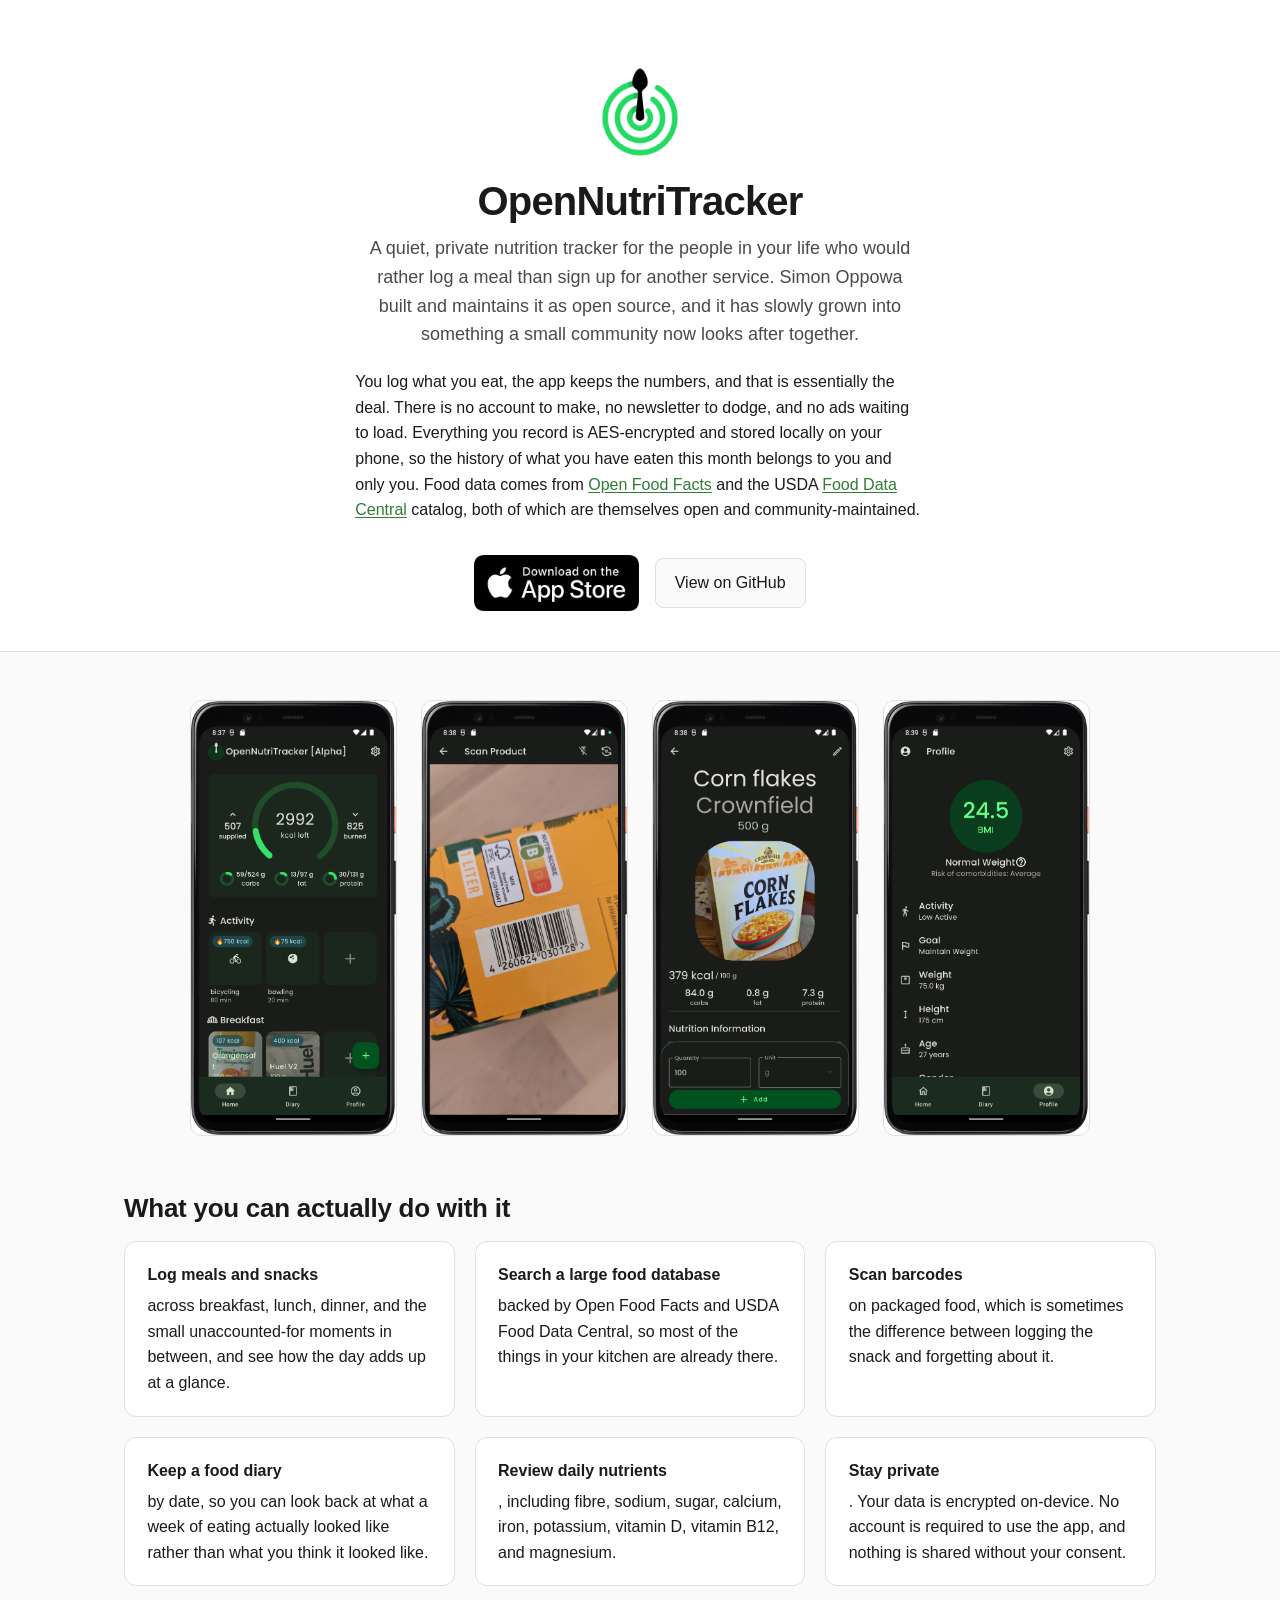
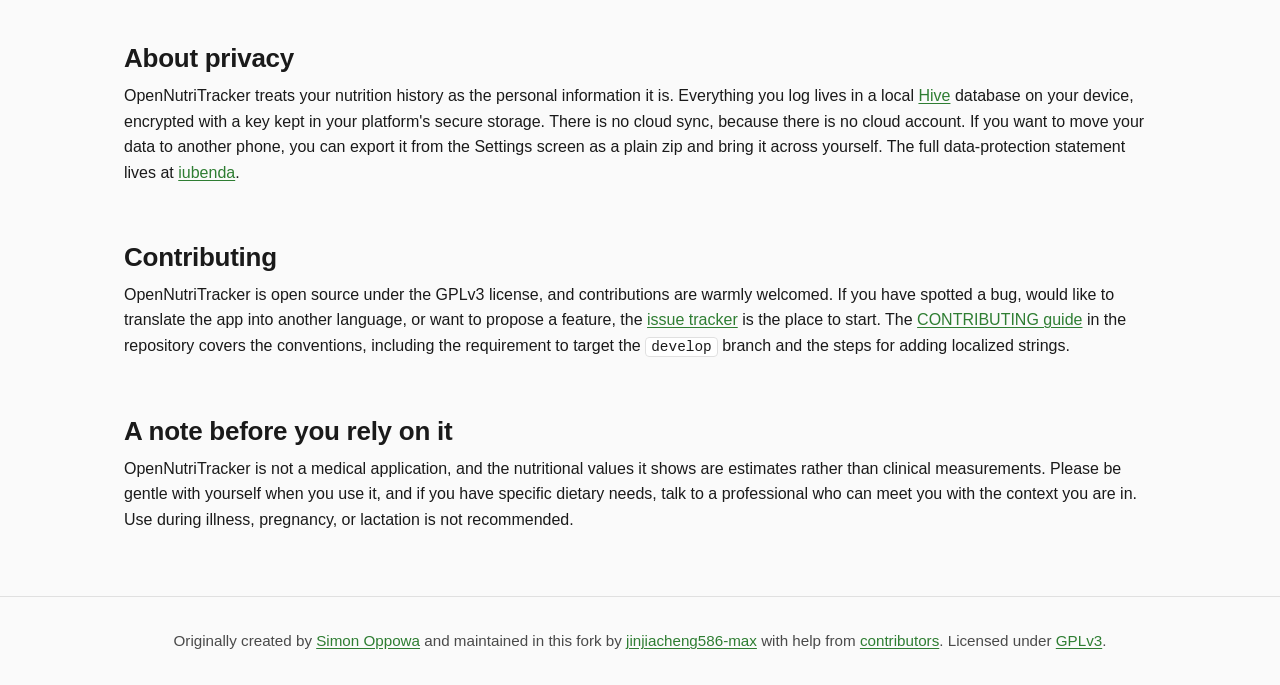
==== index.html @ 43ba736b "Simplify OpenNutriTracker for iOS" ====
<!DOCTYPE html>
<html lang="en">
<head>
  <!--
    This file is the project landing page for OpenNutriTracker, served via
    GitHub Pages and deployed from this directory by the
    `.github/workflows/deploy-site.yml` workflow on each push to main.

    To enable Pages for the first time:
      Settings -> Pages -> Source: "GitHub Actions"
    Once configured the page is reachable at
    https://jinjiacheng586-max.github.io/OpenNutriTracker/
  -->
  <meta charset="utf-8" />
  <meta name="viewport" content="width=device-width, initial-scale=1" />
  <title>OpenNutriTracker — a quiet, private nutrition tracker</title>
  <meta name="description" content="OpenNutriTracker is an open-source nutrition tracking app for iOS. No account, no ads, no subscription. All your data stays encrypted on your device." />
  <meta property="og:title" content="OpenNutriTracker" />
  <meta property="og:description" content="A quiet, private nutrition tracker for iOS. Open source. No account required. Your data stays on your device." />
  <meta property="og:image" content="screenshots/logo.png" />
  <meta property="og:type" content="website" />
  <link rel="icon" type="image/png" href="screenshots/logo.png" />
  <link rel="stylesheet" href="style.css" />
</head>
<body>
  <header class="hero">
    <div class="hero-inner">
      <img class="logo" src="screenshots/logo.png" alt="OpenNutriTracker logo" width="96" height="96" />
      <h1>OpenNutriTracker</h1>
      <p class="tagline">
        A quiet, private nutrition tracker for the people in your life who would rather log a meal
        than sign up for another service. Simon Oppowa built and maintains it as open source,
        and it has slowly grown into something a small community now looks after together.
      </p>
      <p class="elevator">
        You log what you eat, the app keeps the numbers, and that is essentially the deal.
        There is no account to make, no newsletter to dodge, and no ads waiting to load.
        Everything you record is AES-encrypted and stored locally on your phone, so the
        history of what you have eaten this month belongs to you and only you. Food data
        comes from <a href="https://world.openfoodfacts.org/">Open Food Facts</a> and the
        USDA <a href="https://fdc.nal.usda.gov/">Food Data Central</a> catalog, both of
        which are themselves open and community-maintained.
      </p>

      <div class="cta-row">
        <a class="store-badge" href="https://apps.apple.com/us/app/opennutritracker/id6451490901" aria-label="Download on the App Store">
          <img src="screenshots/appstore_banner.png" alt="Download on the App Store" />
        </a>
        <a class="github-link" href="https://github.com/jinjiacheng586-max/OpenNutriTracker">View on GitHub</a>
      </div>
    </div>
  </header>

  <main>
    <section class="screenshots" aria-label="Screenshots of the app">
      <div class="screenshot-grid">
        <figure>
          <img src="screenshots/1_en-US.png" alt="Daily summary screen showing calories and macronutrients" loading="lazy" />
        </figure>
        <figure>
          <img src="screenshots/2_en-US.png" alt="Adding a meal from the food search" loading="lazy" />
        </figure>
        <figure>
          <img src="screenshots/3_en-US.png" alt="Food diary view across recent days" loading="lazy" />
        </figure>
        <figure>
          <img src="screenshots/4_en-US.png" alt="Profile screen with goals and statistics" loading="lazy" />
        </figure>
      </div>
    </section>

    <section class="features">
      <h2>What you can actually do with it</h2>
      <ul>
        <li>
          <strong>Log meals and snacks</strong> across breakfast, lunch, dinner, and the small
          unaccounted-for moments in between, and see how the day adds up at a glance.
        </li>
        <li>
          <strong>Search a large food database</strong> backed by Open Food Facts and USDA Food
          Data Central, so most of the things in your kitchen are already there.
        </li>
        <li>
          <strong>Scan barcodes</strong> on packaged food, which is sometimes the difference
          between logging the snack and forgetting about it.
        </li>
        <li>
          <strong>Keep a food diary</strong> by date, so you can look back at what a week of
          eating actually looked like rather than what you think it looked like.
        </li>
        <li>
          <strong>Review daily nutrients</strong>, including fibre, sodium, sugar, calcium,
          iron, potassium, vitamin D, vitamin B12, and magnesium.
        </li>
        <li>
          <strong>Stay private</strong>. Your data is encrypted on-device. No account is
          required to use the app, and nothing is shared without your consent.
        </li>
      </ul>
    </section>

    <section class="privacy">
      <h2>About privacy</h2>
      <p>
        OpenNutriTracker treats your nutrition history as the personal information it is.
        Everything you log lives in a local <a href="https://github.com/IO-Design-Team/hive_ce">Hive</a>
        database on your device, encrypted with a key kept in your platform's secure storage.
        There is no cloud sync, because there is no cloud account. If you want to move your data
        to another phone, you can export it from the Settings screen as a plain zip and bring
        it across yourself. The full data-protection statement lives at
        <a href="https://www.iubenda.com/privacy-policy/53501884">iubenda</a>.
      </p>
    </section>

    <section class="contribute">
      <h2>Contributing</h2>
      <p>
        OpenNutriTracker is open source under the GPLv3 license, and contributions are warmly
        welcomed. If you have spotted a bug, would like to translate the app into another
        language, or want to propose a feature, the
        <a href="https://github.com/jinjiacheng586-max/OpenNutriTracker/issues">issue tracker</a>
        is the place to start. The
        <a href="https://github.com/jinjiacheng586-max/OpenNutriTracker/blob/main/CONTRIBUTING.md">CONTRIBUTING guide</a>
        in the repository covers the conventions, including the requirement to target the
        <code>develop</code> branch and the steps for adding localized strings.
      </p>
    </section>

    <section class="disclaimer">
      <h2>A note before you rely on it</h2>
      <p>
        OpenNutriTracker is not a medical application, and the nutritional values it shows
        are estimates rather than clinical measurements. Please be gentle with yourself when
        you use it, and if you have specific dietary needs, talk to a professional who can
        meet you with the context you are in. Use during illness, pregnancy, or lactation
        is not recommended.
      </p>
    </section>
  </main>

  <footer>
    <p>
      Originally created by <a href="https://github.com/simonoppowa">Simon Oppowa</a> and
      maintained in this fork by
      <a href="https://github.com/jinjiacheng586-max">jinjiacheng586-max</a> with help from
      <a href="https://github.com/jinjiacheng586-max/OpenNutriTracker/graphs/contributors">contributors</a>.
      Licensed under
      <a href="https://github.com/jinjiacheng586-max/OpenNutriTracker/blob/main/LICENSE">GPLv3</a>.
    </p>
  </footer>

</body>
</html>
---- style.css ----
/*
 * OpenNutriTracker landing page styles.
 * Vanilla CSS, no framework. Dark-mode aware via prefers-color-scheme.
 */

:root {
  --bg: #fafafa;
  --bg-elevated: #ffffff;
  --fg: #1a1a1a;
  --fg-muted: #4a4a4a;
  --accent: #2e7d32;
  --accent-hover: #1b5e20;
  --border: #e0e0e0;
  --focus: #2e7d32;
  --max-width: 1080px;
}

@media (prefers-color-scheme: dark) {
  :root {
    --bg: #121212;
    --bg-elevated: #1e1e1e;
    --fg: #f0f0f0;
    --fg-muted: #b0b0b0;
    --accent: #81c784;
    --accent-hover: #a5d6a7;
    --border: #2a2a2a;
    --focus: #81c784;
  }
}

* {
  box-sizing: border-box;
}

html {
  scroll-behavior: smooth;
}

body {
  margin: 0;
  font-family: -apple-system, BlinkMacSystemFont, "Segoe UI", Roboto, "Helvetica Neue",
    Arial, "Noto Sans", sans-serif;
  font-size: 16px;
  line-height: 1.6;
  color: var(--fg);
  background: var(--bg);
  -webkit-font-smoothing: antialiased;
  -moz-osx-font-smoothing: grayscale;
}

a {
  color: var(--accent);
  text-decoration: underline;
  text-underline-offset: 2px;
}

a:hover {
  color: var(--accent-hover);
}

a:focus-visible {
  outline: 2px solid var(--focus);
  outline-offset: 3px;
  border-radius: 2px;
}

img {
  max-width: 100%;
  height: auto;
  display: block;
}

h1, h2 {
  line-height: 1.25;
  margin: 0 0 0.5rem;
}

h1 {
  font-size: 2.5rem;
  letter-spacing: -0.02em;
}

h2 {
  font-size: 1.625rem;
  letter-spacing: -0.01em;
  margin-top: 0;
}

p {
  margin: 0 0 1rem;
  color: var(--fg);
}

code {
  font-family: "SF Mono", Menlo, Consolas, monospace;
  font-size: 0.9em;
  background: var(--bg-elevated);
  padding: 0.1em 0.35em;
  border-radius: 4px;
  border: 1px solid var(--border);
}

/* Hero */
.hero {
  padding: 4rem 1.5rem 2.5rem;
  border-bottom: 1px solid var(--border);
  background: var(--bg-elevated);
}

.hero-inner {
  max-width: var(--max-width);
  margin: 0 auto;
  text-align: center;
}

.logo {
  width: 96px;
  height: 96px;
  margin: 0 auto 1rem;
  border-radius: 22%;
}

.tagline {
  font-size: 1.125rem;
  max-width: 56ch;
  margin: 0.5rem auto 1.25rem;
  color: var(--fg-muted);
}

.elevator {
  max-width: 64ch;
  margin: 0 auto 2rem;
  text-align: left;
}

.cta-row {
  display: flex;
  flex-wrap: wrap;
  gap: 1rem;
  justify-content: center;
  align-items: center;
}

.store-badge {
  display: inline-block;
  text-decoration: none;
  border-radius: 8px;
}

.store-badge img {
  max-height: 56px;
  width: auto;
}

.github-link {
  display: inline-flex;
  align-items: center;
  padding: 0.7rem 1.2rem;
  border: 1px solid var(--border);
  border-radius: 8px;
  background: var(--bg);
  color: var(--fg);
  text-decoration: none;
  font-weight: 500;
  transition: background 0.15s ease, border-color 0.15s ease;
}

.github-link:hover {
  background: var(--bg-elevated);
  border-color: var(--accent);
  color: var(--accent);
}

/* Main sections */
main {
  max-width: var(--max-width);
  margin: 0 auto;
  padding: 3rem 1.5rem;
}

main section {
  margin-bottom: 3.5rem;
}

main section:last-child {
  margin-bottom: 0;
}

/* Screenshots */
.screenshots {
  text-align: center;
}

.screenshot-grid {
  display: grid;
  grid-template-columns: repeat(auto-fit, minmax(180px, 1fr));
  gap: 1.5rem;
  max-width: 900px;
  margin: 0 auto;
}

.screenshot-grid figure {
  margin: 0;
}

.screenshot-grid img {
  width: 100%;
  border-radius: 12px;
  border: 1px solid var(--border);
  background: var(--bg-elevated);
}

/* Features */
.features ul {
  list-style: none;
  padding: 0;
  display: grid;
  grid-template-columns: repeat(auto-fit, minmax(280px, 1fr));
  gap: 1.25rem;
}

.features li {
  background: var(--bg-elevated);
  border: 1px solid var(--border);
  border-radius: 12px;
  padding: 1.25rem 1.4rem;
}

.features li strong {
  display: block;
  margin-bottom: 0.35rem;
  color: var(--fg);
}

/* Verify your download */
.verify-grid {
  display: grid;
  grid-template-columns: repeat(auto-fit, minmax(280px, 1fr));
  gap: 1.25rem;
  margin: 1.5rem 0 2rem;
}

.verify-card {
  background: var(--bg-elevated);
  border: 1px solid var(--border);
  border-radius: 12px;
  padding: 1.25rem 1.4rem;
}

.verify-card h3 {
  margin: 0 0 0.6rem;
  font-size: 1.05rem;
  letter-spacing: -0.005em;
}

.verify-card-note {
  color: var(--fg-muted);
  font-size: 0.95rem;
  margin: 0 0 0.9rem;
}

.verify-card-note-small {
  font-size: 0.85rem;
  margin-top: 0.6rem;
  margin-bottom: 0;
}

.verify-hash {
  display: block;
  font-family: "SF Mono", Menlo, Consolas, monospace;
  font-size: 0.8rem;
  word-break: break-all;
  background: var(--bg);
  border: 1px solid var(--border);
  border-radius: 6px;
  padding: 0.6rem 0.75rem;
  color: var(--fg);
  user-select: all;
}

/* Footer */
footer {
  border-top: 1px solid var(--border);
  padding: 2rem 1.5rem;
  text-align: center;
  color: var(--fg-muted);
  font-size: 0.95rem;
}

footer p {
  max-width: var(--max-width);
  margin: 0 auto;
  color: var(--fg-muted);
}

/* Small-screen tuning */
@media (max-width: 640px) {
  h1 {
    font-size: 2rem;
  }

  h2 {
    font-size: 1.4rem;
  }

  .hero {
    padding: 2.5rem 1rem 2rem;
  }

  .store-badge img {
    max-height: 48px;
  }
}
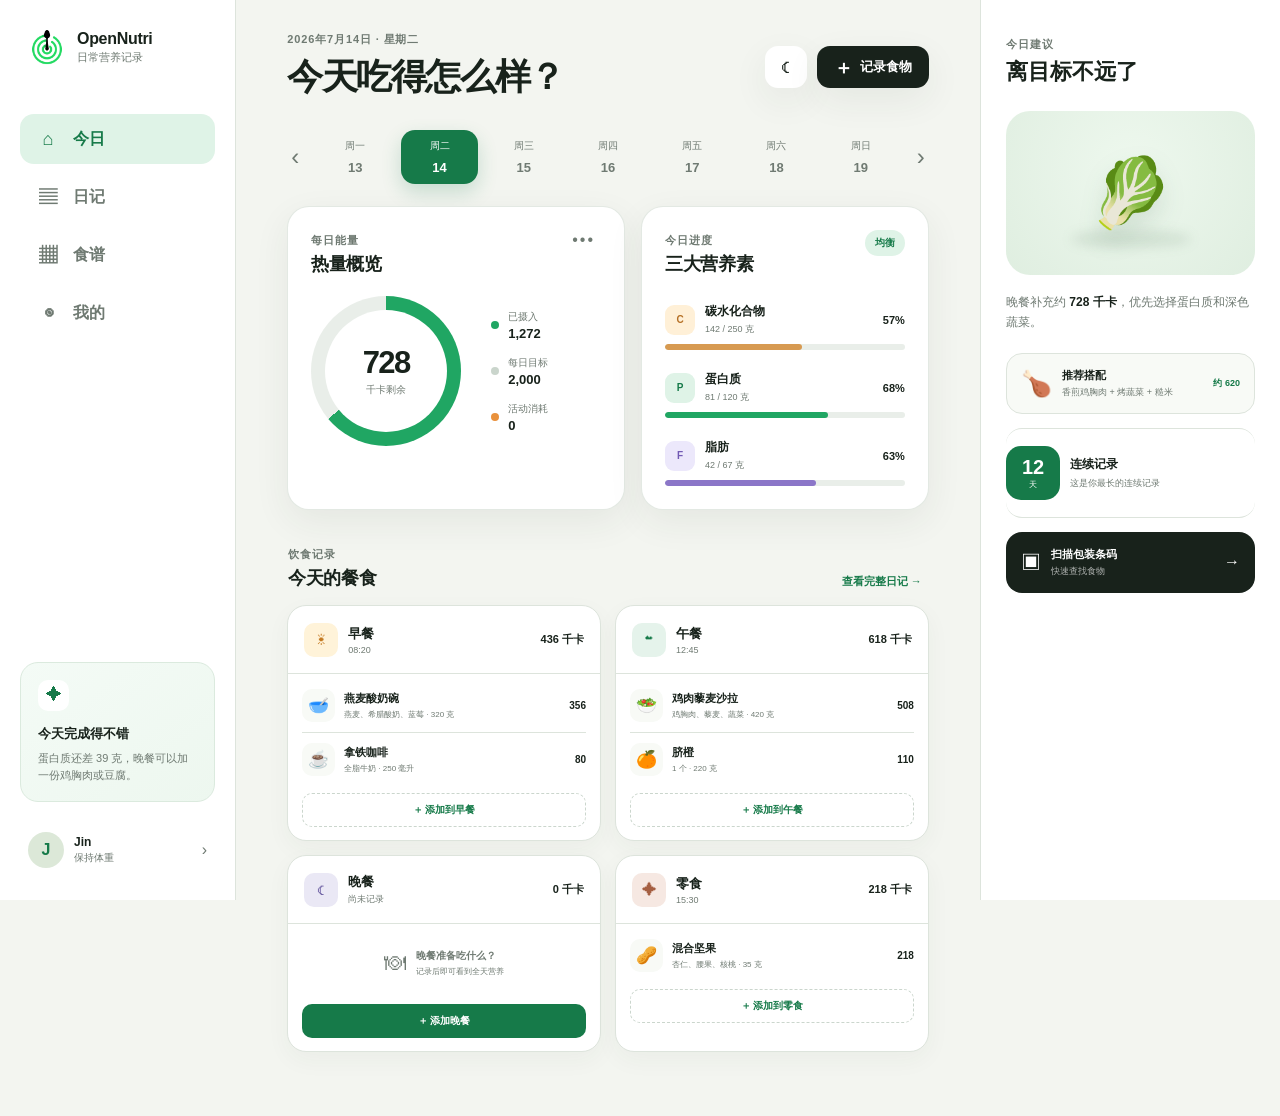
==== commit 84209c36: "Replace landing page with interactive app preview" ====
--- a/index.html
+++ b/index.html
@@ -1,153 +1,235 @@
-<!DOCTYPE html>
-<html lang="en">
+<!doctype html>
+<html lang="zh-CN">
 <head>
-  <!--
-    This file is the project landing page for OpenNutriTracker, served via
-    GitHub Pages and deployed from this directory by the
-    `.github/workflows/deploy-site.yml` workflow on each push to main.
-
-    To enable Pages for the first time:
-      Settings -> Pages -> Source: "GitHub Actions"
-    Once configured the page is reachable at
-    https://jinjiacheng586-max.github.io/OpenNutriTracker/
-  -->
   <meta charset="utf-8" />
   <meta name="viewport" content="width=device-width, initial-scale=1" />
-  <title>OpenNutriTracker — a quiet, private nutrition tracker</title>
-  <meta name="description" content="OpenNutriTracker is an open-source nutrition tracking app for iOS. No account, no ads, no subscription. All your data stays encrypted on your device." />
-  <meta property="og:title" content="OpenNutriTracker" />
-  <meta property="og:description" content="A quiet, private nutrition tracker for iOS. Open source. No account required. Your data stays on your device." />
-  <meta property="og:image" content="screenshots/logo.png" />
-  <meta property="og:type" content="website" />
+  <meta name="theme-color" content="#f5f7f2" />
+  <title>OpenNutriTracker · 应用预览</title>
+  <meta name="description" content="OpenNutriTracker 可交互 Web 预览：记录餐食、查看营养、管理食谱与体重目标。" />
   <link rel="icon" type="image/png" href="screenshots/logo.png" />
   <link rel="stylesheet" href="style.css" />
 </head>
 <body>
-  <header class="hero">
-    <div class="hero-inner">
-      <img class="logo" src="screenshots/logo.png" alt="OpenNutriTracker logo" width="96" height="96" />
-      <h1>OpenNutriTracker</h1>
-      <p class="tagline">
-        A quiet, private nutrition tracker for the people in your life who would rather log a meal
-        than sign up for another service. Simon Oppowa built and maintains it as open source,
-        and it has slowly grown into something a small community now looks after together.
-      </p>
-      <p class="elevator">
-        You log what you eat, the app keeps the numbers, and that is essentially the deal.
-        There is no account to make, no newsletter to dodge, and no ads waiting to load.
-        Everything you record is AES-encrypted and stored locally on your phone, so the
-        history of what you have eaten this month belongs to you and only you. Food data
-        comes from <a href="https://world.openfoodfacts.org/">Open Food Facts</a> and the
-        USDA <a href="https://fdc.nal.usda.gov/">Food Data Central</a> catalog, both of
-        which are themselves open and community-maintained.
-      </p>
-
-      <div class="cta-row">
-        <a class="store-badge" href="https://apps.apple.com/us/app/opennutritracker/id6451490901" aria-label="Download on the App Store">
-          <img src="screenshots/appstore_banner.png" alt="Download on the App Store" />
-        </a>
-        <a class="github-link" href="https://github.com/jinjiacheng586-max/OpenNutriTracker">View on GitHub</a>
+  <div class="app-shell">
+    <aside class="sidebar" aria-label="主导航">
+      <a class="brand" href="#home" aria-label="OpenNutriTracker 首页">
+        <img src="screenshots/logo.png" alt="" width="38" height="38" />
+        <span><strong>OpenNutri</strong><small>日常营养记录</small></span>
+      </a>
+
+      <nav class="side-nav">
+        <button class="nav-item active" data-view="home"><span>⌂</span>今日</button>
+        <button class="nav-item" data-view="diary"><span>▤</span>日记</button>
+        <button class="nav-item" data-view="recipes"><span>▦</span>食谱</button>
+        <button class="nav-item" data-view="profile"><span>◉</span>我的</button>
+      </nav>
+
+      <div class="sidebar-tip">
+        <span class="tip-icon">✦</span>
+        <strong>今天完成得不错</strong>
+        <p>蛋白质还差 39 克，晚餐可以加一份鸡胸肉或豆腐。</p>
       </div>
-    </div>
-  </header>
-
-  <main>
-    <section class="screenshots" aria-label="Screenshots of the app">
-      <div class="screenshot-grid">
-        <figure>
-          <img src="screenshots/1_en-US.png" alt="Daily summary screen showing calories and macronutrients" loading="lazy" />
-        </figure>
-        <figure>
-          <img src="screenshots/2_en-US.png" alt="Adding a meal from the food search" loading="lazy" />
-        </figure>
-        <figure>
-          <img src="screenshots/3_en-US.png" alt="Food diary view across recent days" loading="lazy" />
-        </figure>
-        <figure>
-          <img src="screenshots/4_en-US.png" alt="Profile screen with goals and statistics" loading="lazy" />
-        </figure>
+
+      <button class="profile-chip" data-view="profile">
+        <span class="avatar">J</span>
+        <span><strong>Jin</strong><small>保持体重</small></span>
+        <span class="chevron">›</span>
+      </button>
+    </aside>
+
+    <main class="main-content">
+      <header class="topbar">
+        <div>
+          <p class="eyebrow" id="date-eyebrow">2026年7月14日 · 星期二</p>
+          <h1 id="page-title">今天吃得怎么样？</h1>
+        </div>
+        <div class="top-actions">
+          <button class="icon-button" id="theme-toggle" aria-label="切换深色模式">☾</button>
+          <button class="add-button" data-open-add><span>＋</span>记录食物</button>
+        </div>
+      </header>
+
+      <section class="view active" id="view-home" aria-labelledby="page-title">
+        <div class="date-strip" aria-label="选择日期">
+          <button class="date-arrow" id="prev-week" aria-label="上一周">‹</button>
+          <div class="days" id="days"></div>
+          <button class="date-arrow" id="next-week" aria-label="下一周">›</button>
+        </div>
+
+        <div class="dashboard-grid">
+          <article class="card calorie-card">
+            <div class="card-heading">
+              <div><span class="label">每日能量</span><h2>热量概览</h2></div>
+              <button class="more-button" aria-label="更多">•••</button>
+            </div>
+            <div class="calorie-body">
+              <div class="calorie-ring" id="calorie-ring">
+                <div><strong id="remaining-kcal">728</strong><span>千卡剩余</span></div>
+              </div>
+              <div class="calorie-stats">
+                <div><span class="dot green"></span><p>已摄入<strong id="consumed-kcal">1,272</strong></p></div>
+                <div><span class="dot pale"></span><p>每日目标<strong>2,000</strong></p></div>
+                <div><span class="dot orange"></span><p>活动消耗<strong>0</strong></p></div>
+              </div>
+            </div>
+          </article>
+
+          <article class="card macro-card">
+            <div class="card-heading">
+              <div><span class="label">今日进度</span><h2>三大营养素</h2></div>
+              <span class="status-badge">均衡</span>
+            </div>
+            <div class="macro-list">
+              <div class="macro-row">
+                <div class="macro-label"><span class="macro-icon carbs">C</span><span>碳水化合物<small><b id="carbs-value">142</b> / 250 克</small></span><strong id="carbs-percent">57%</strong></div>
+                <div class="progress"><i id="carbs-bar" style="width:57%"></i></div>
+              </div>
+              <div class="macro-row">
+                <div class="macro-label"><span class="macro-icon protein">P</span><span>蛋白质<small><b id="protein-value">81</b> / 120 克</small></span><strong id="protein-percent">68%</strong></div>
+                <div class="progress"><i id="protein-bar" style="width:68%"></i></div>
+              </div>
+              <div class="macro-row">
+                <div class="macro-label"><span class="macro-icon fat">F</span><span>脂肪<small><b id="fat-value">42</b> / 67 克</small></span><strong id="fat-percent">63%</strong></div>
+                <div class="progress"><i id="fat-bar" style="width:63%"></i></div>
+              </div>
+            </div>
+          </article>
+        </div>
+
+        <div class="section-heading">
+          <div><span class="label">饮食记录</span><h2>今天的餐食</h2></div>
+          <button class="text-button" data-view="diary">查看完整日记 <span>→</span></button>
+        </div>
+
+        <div class="meal-grid" id="meal-grid">
+          <article class="meal-card" data-meal="breakfast">
+            <header><div><span class="meal-emoji breakfast">☀</span><span><strong>早餐</strong><small>08:20</small></span></div><b><span data-meal-kcal>436</span> 千卡</b></header>
+            <div class="food-list">
+              <div class="food-item"><span class="food-emoji">🥣</span><span><strong>燕麦酸奶碗</strong><small>燕麦、希腊酸奶、蓝莓 · 320 克</small></span><b>356</b></div>
+              <div class="food-item"><span class="food-emoji">☕</span><span><strong>拿铁咖啡</strong><small>全脂牛奶 · 250 毫升</small></span><b>80</b></div>
+            </div>
+            <button class="meal-add" data-open-add data-meal-target="breakfast">＋ 添加到早餐</button>
+          </article>
+
+          <article class="meal-card" data-meal="lunch">
+            <header><div><span class="meal-emoji lunch">☁</span><span><strong>午餐</strong><small>12:45</small></span></div><b><span data-meal-kcal>618</span> 千卡</b></header>
+            <div class="food-list">
+              <div class="food-item"><span class="food-emoji">🥗</span><span><strong>鸡肉藜麦沙拉</strong><small>鸡胸肉、藜麦、蔬菜 · 420 克</small></span><b>508</b></div>
+              <div class="food-item"><span class="food-emoji">🍊</span><span><strong>脐橙</strong><small>1 个 · 220 克</small></span><b>110</b></div>
+            </div>
+            <button class="meal-add" data-open-add data-meal-target="lunch">＋ 添加到午餐</button>
+          </article>
+
+          <article class="meal-card muted" data-meal="dinner">
+            <header><div><span class="meal-emoji dinner">☾</span><span><strong>晚餐</strong><small>尚未记录</small></span></div><b><span data-meal-kcal>0</span> 千卡</b></header>
+            <div class="empty-meal"><span>🍽</span><p>晚餐准备吃什么？<small>记录后即可看到全天营养</small></p></div>
+            <button class="meal-add primary" data-open-add data-meal-target="dinner">＋ 添加晚餐</button>
+          </article>
+
+          <article class="meal-card" data-meal="snack">
+            <header><div><span class="meal-emoji snack">✦</span><span><strong>零食</strong><small>15:30</small></span></div><b><span data-meal-kcal>218</span> 千卡</b></header>
+            <div class="food-list">
+              <div class="food-item"><span class="food-emoji">🥜</span><span><strong>混合坚果</strong><small>杏仁、腰果、核桃 · 35 克</small></span><b>218</b></div>
+            </div>
+            <button class="meal-add" data-open-add data-meal-target="snack">＋ 添加到零食</button>
+          </article>
+        </div>
+      </section>
+
+      <section class="view" id="view-diary">
+        <div class="diary-summary card">
+          <div><span class="label">本周平均</span><h2>1,846 <small>千卡 / 天</small></h2><p>比每日目标低 154 千卡</p></div>
+          <div class="week-bars" aria-label="本周热量图">
+            <div><i style="height:74%"></i><span>一</span></div><div><i style="height:88%"></i><span>二</span></div><div><i style="height:64%"></i><span>三</span></div><div><i style="height:95%"></i><span>四</span></div><div><i style="height:82%"></i><span>五</span></div><div><i style="height:70%"></i><span>六</span></div><div class="today"><i style="height:63%"></i><span>日</span></div>
+          </div>
+        </div>
+        <div class="section-heading"><div><span class="label">每日参考摄入量</span><h2>微量营养素</h2></div><div class="segmented"><button class="active">今天</button><button>本周</button></div></div>
+        <div class="nutrient-grid">
+          <article class="nutrient-card"><span>🌾</span><div><strong>膳食纤维</strong><small>19 / 30 克</small><div class="progress"><i style="width:63%"></i></div></div><b>63%</b></article>
+          <article class="nutrient-card"><span>🧂</span><div><strong>钠</strong><small>1,180 / 2,000 毫克</small><div class="progress"><i style="width:59%"></i></div></div><b>59%</b></article>
+          <article class="nutrient-card"><span>🥛</span><div><strong>钙</strong><small>640 / 1,000 毫克</small><div class="progress"><i style="width:64%"></i></div></div><b>64%</b></article>
+          <article class="nutrient-card"><span>Fe</span><div><strong>铁</strong><small>12 / 18 毫克</small><div class="progress"><i style="width:67%"></i></div></div><b>67%</b></article>
+          <article class="nutrient-card"><span>K</span><div><strong>钾</strong><small>2,180 / 3,500 毫克</small><div class="progress"><i style="width:62%"></i></div></div><b>62%</b></article>
+          <article class="nutrient-card warning"><span>D</span><div><strong>维生素 D</strong><small>3 / 15 微克</small><div class="progress"><i style="width:20%"></i></div></div><b>20%</b></article>
+        </div>
+      </section>
+
+      <section class="view" id="view-recipes">
+        <div class="toolbar-card card">
+          <label class="search-box"><span>⌕</span><input id="recipe-search" type="search" placeholder="搜索食谱或食材" /></label>
+          <button class="filter-button">全部食谱⌄</button>
+        </div>
+        <div class="section-heading"><div><span class="label">我的收藏</span><h2>常用食谱</h2></div><button class="text-button">新建食谱 ＋</button></div>
+        <div class="recipe-grid" id="recipe-grid">
+          <article class="recipe-card" data-name="鸡肉藜麦沙拉"><div class="recipe-visual green">🥗<span>高蛋白</span></div><div><small>午餐 · 25 分钟</small><h3>鸡肉藜麦沙拉</h3><p>508 千卡 · 蛋白质 42 克</p><div class="recipe-tags"><span>简单</span><span>轻食</span></div></div></article>
+          <article class="recipe-card" data-name="蓝莓燕麦酸奶碗"><div class="recipe-visual purple">🥣<span>早餐</span></div><div><small>早餐 · 8 分钟</small><h3>蓝莓燕麦酸奶碗</h3><p>356 千卡 · 蛋白质 21 克</p><div class="recipe-tags"><span>快速</span><span>高纤</span></div></div></article>
+          <article class="recipe-card" data-name="番茄牛肉意面"><div class="recipe-visual orange">🍝<span>一锅料理</span></div><div><small>晚餐 · 35 分钟</small><h3>番茄牛肉意面</h3><p>612 千卡 · 蛋白质 36 克</p><div class="recipe-tags"><span>家庭</span><span>饱腹</span></div></div></article>
+          <article class="recipe-card" data-name="香蕉花生酱吐司"><div class="recipe-visual yellow">🍞<span>零食</span></div><div><small>零食 · 5 分钟</small><h3>香蕉花生酱吐司</h3><p>328 千卡 · 蛋白质 12 克</p><div class="recipe-tags"><span>快速</span><span>能量</span></div></div></article>
+        </div>
+      </section>
+
+      <section class="view" id="view-profile">
+        <div class="profile-hero card">
+          <div class="large-avatar">J</div>
+          <div><span class="label">个人档案</span><h2>Jin，下午好</h2><p>连续记录 12 天 · 本月完成率 86%</p></div>
+          <button class="outline-button">编辑资料</button>
+        </div>
+        <div class="profile-grid">
+          <article class="card bmi-card"><span class="label">身体指标</span><div class="bmi-ring"><strong>22.1</strong><small>BMI · 正常</small></div><div class="mini-stats"><p><strong>70.8</strong><span>公斤</span></p><p><strong>179</strong><span>厘米</span></p><p><strong>27</strong><span>岁</span></p></div></article>
+          <article class="card goal-card"><span class="label">当前目标</span><h2>保持体重</h2><p>目标体重 70 公斤</p><div class="goal-track"><i style="width:82%"></i><span style="left:82%"></span></div><div class="goal-labels"><small>75 公斤</small><small>还差 0.8 公斤</small><small>70 公斤</small></div><button class="outline-button wide">查看体重趋势</button></article>
+        </div>
+        <div class="settings-list card">
+          <button><span class="setting-icon">◎</span><span><strong>每日目标</strong><small>2,000 千卡 · 碳水 50% · 蛋白质 24%</small></span><b>›</b></button>
+          <button><span class="setting-icon">◐</span><span><strong>外观与单位</strong><small>跟随系统 · 千卡 · 公制</small></span><b>›</b></button>
+          <button><span class="setting-icon">⇅</span><span><strong>导入与导出</strong><small>备份日记、食谱和体重记录</small></span><b>›</b></button>
+          <button><span class="setting-icon">♢</span><span><strong>隐私与数据</strong><small>数据仅保存在你的设备上</small></span><b>›</b></button>
+        </div>
+      </section>
+    </main>
+
+    <aside class="insight-panel">
+      <header><span class="label">今日建议</span><h2>离目标不远了</h2></header>
+      <div class="insight-illustration"><span>🥬</span><i></i></div>
+      <p>晚餐补充约 <strong id="suggestion-kcal">728 千卡</strong>，优先选择蛋白质和深色蔬菜。</p>
+      <div class="suggestion-card"><span>🍗</span><div><strong>推荐搭配</strong><p>香煎鸡胸肉 + 烤蔬菜 + 糙米</p></div><b>约 620</b></div>
+      <div class="streak-card"><div><span>12</span><small>天</small></div><p><strong>连续记录</strong><small>这是你最长的连续记录</small></p></div>
+      <button class="scan-button"><span>▣</span><div><strong>扫描包装条码</strong><small>快速查找食物</small></div><b>→</b></button>
+    </aside>
+
+    <nav class="mobile-nav" aria-label="移动端主导航">
+      <button class="active" data-view="home"><span>⌂</span>今日</button>
+      <button data-view="diary"><span>▤</span>日记</button>
+      <button class="mobile-add" data-open-add aria-label="记录食物">＋</button>
+      <button data-view="recipes"><span>▦</span>食谱</button>
+      <button data-view="profile"><span>◉</span>我的</button>
+    </nav>
+  </div>
+
+  <dialog class="add-dialog" id="add-dialog">
+    <form method="dialog" id="add-form">
+      <header class="dialog-header">
+        <div><span class="label">快速记录</span><h2>添加到 <span id="meal-name">晚餐</span></h2></div>
+        <button value="cancel" class="close-button" aria-label="关闭">×</button>
+      </header>
+      <div class="dialog-tabs"><button type="button" class="active" data-add-tab="search">搜索食物</button><button type="button" data-add-tab="quick">快捷添加</button></div>
+      <div class="add-panel active" id="add-search-panel">
+        <label class="search-box large"><span>⌕</span><input id="food-search" type="search" placeholder="搜索食物、品牌或条码" autofocus /></label>
+        <p class="recent-label">最近添加</p>
+        <div class="search-results">
+          <button type="button" class="result-item" data-food="香煎鸡胸肉" data-kcal="248" data-carbs="0" data-protein="46" data-fat="6"><span>🍗</span><span><strong>香煎鸡胸肉</strong><small>180 克 · 自定义食物</small></span><b>248 千卡</b></button>
+          <button type="button" class="result-item" data-food="糙米饭" data-kcal="216" data-carbs="45" data-protein="5" data-fat="2"><span>🍚</span><span><strong>糙米饭</strong><small>1 碗 · 200 克</small></span><b>216 千卡</b></button>
+          <button type="button" class="result-item" data-food="烤时蔬" data-kcal="132" data-carbs="18" data-protein="4" data-fat="5"><span>🥦</span><span><strong>烤时蔬</strong><small>西兰花、甜椒、南瓜 · 250 克</small></span><b>132 千卡</b></button>
+        </div>
       </div>
-    </section>
-
-    <section class="features">
-      <h2>What you can actually do with it</h2>
-      <ul>
-        <li>
-          <strong>Log meals and snacks</strong> across breakfast, lunch, dinner, and the small
-          unaccounted-for moments in between, and see how the day adds up at a glance.
-        </li>
-        <li>
-          <strong>Search a large food database</strong> backed by Open Food Facts and USDA Food
-          Data Central, so most of the things in your kitchen are already there.
-        </li>
-        <li>
-          <strong>Scan barcodes</strong> on packaged food, which is sometimes the difference
-          between logging the snack and forgetting about it.
-        </li>
-        <li>
-          <strong>Keep a food diary</strong> by date, so you can look back at what a week of
-          eating actually looked like rather than what you think it looked like.
-        </li>
-        <li>
-          <strong>Review daily nutrients</strong>, including fibre, sodium, sugar, calcium,
-          iron, potassium, vitamin D, vitamin B12, and magnesium.
-        </li>
-        <li>
-          <strong>Stay private</strong>. Your data is encrypted on-device. No account is
-          required to use the app, and nothing is shared without your consent.
-        </li>
-      </ul>
-    </section>
-
-    <section class="privacy">
-      <h2>About privacy</h2>
-      <p>
-        OpenNutriTracker treats your nutrition history as the personal information it is.
-        Everything you log lives in a local <a href="https://github.com/IO-Design-Team/hive_ce">Hive</a>
-        database on your device, encrypted with a key kept in your platform's secure storage.
-        There is no cloud sync, because there is no cloud account. If you want to move your data
-        to another phone, you can export it from the Settings screen as a plain zip and bring
-        it across yourself. The full data-protection statement lives at
-        <a href="https://www.iubenda.com/privacy-policy/53501884">iubenda</a>.
-      </p>
-    </section>
-
-    <section class="contribute">
-      <h2>Contributing</h2>
-      <p>
-        OpenNutriTracker is open source under the GPLv3 license, and contributions are warmly
-        welcomed. If you have spotted a bug, would like to translate the app into another
-        language, or want to propose a feature, the
-        <a href="https://github.com/jinjiacheng586-max/OpenNutriTracker/issues">issue tracker</a>
-        is the place to start. The
-        <a href="https://github.com/jinjiacheng586-max/OpenNutriTracker/blob/main/CONTRIBUTING.md">CONTRIBUTING guide</a>
-        in the repository covers the conventions, including the requirement to target the
-        <code>develop</code> branch and the steps for adding localized strings.
-      </p>
-    </section>
-
-    <section class="disclaimer">
-      <h2>A note before you rely on it</h2>
-      <p>
-        OpenNutriTracker is not a medical application, and the nutritional values it shows
-        are estimates rather than clinical measurements. Please be gentle with yourself when
-        you use it, and if you have specific dietary needs, talk to a professional who can
-        meet you with the context you are in. Use during illness, pregnancy, or lactation
-        is not recommended.
-      </p>
-    </section>
-  </main>
-
-  <footer>
-    <p>
-      Originally created by <a href="https://github.com/simonoppowa">Simon Oppowa</a> and
-      maintained in this fork by
-      <a href="https://github.com/jinjiacheng586-max">jinjiacheng586-max</a> with help from
-      <a href="https://github.com/jinjiacheng586-max/OpenNutriTracker/graphs/contributors">contributors</a>.
-      Licensed under
-      <a href="https://github.com/jinjiacheng586-max/OpenNutriTracker/blob/main/LICENSE">GPLv3</a>.
-    </p>
-  </footer>
-
+      <div class="add-panel" id="add-quick-panel">
+        <label>名称<input id="quick-name" type="text" placeholder="例如：晚餐" /></label>
+        <div class="form-grid"><label>热量（千卡）<input id="quick-kcal" type="number" min="1" placeholder="0" /></label><label>蛋白质（克）<input id="quick-protein" type="number" min="0" placeholder="可选" /></label><label>碳水（克）<input id="quick-carbs" type="number" min="0" placeholder="可选" /></label><label>脂肪（克）<input id="quick-fat" type="number" min="0" placeholder="可选" /></label></div>
+        <button type="button" class="add-submit" id="quick-submit">添加记录</button>
+      </div>
+    </form>
+  </dialog>
+
+  <div class="toast" id="toast" role="status"><span>✓</span><p><strong>已添加</strong><small id="toast-message">记录已保存到晚餐</small></p></div>
+  <script src="app.js"></script>
 </body>
 </html>
--- a/style.css
+++ b/style.css
@@ -1,313 +1,124 @@
-/*
- * OpenNutriTracker landing page styles.
- * Vanilla CSS, no framework. Dark-mode aware via prefers-color-scheme.
- */
-
 :root {
-  --bg: #fafafa;
-  --bg-elevated: #ffffff;
-  --fg: #1a1a1a;
-  --fg-muted: #4a4a4a;
-  --accent: #2e7d32;
-  --accent-hover: #1b5e20;
-  --border: #e0e0e0;
-  --focus: #2e7d32;
-  --max-width: 1080px;
+  --bg: #f3f5f0;
+  --surface: #ffffff;
+  --surface-soft: #f8faf6;
+  --surface-strong: #e9efe6;
+  --text: #18221b;
+  --muted: #6f7a72;
+  --line: #dde4dc;
+  --green: #167a49;
+  --green-2: #20a663;
+  --green-soft: #dff3e7;
+  --orange: #e9913c;
+  --purple: #8069c7;
+  --shadow: 0 12px 36px rgba(41, 62, 48, .07);
+  --radius: 22px;
 }
 
-@media (prefers-color-scheme: dark) {
-  :root {
-    --bg: #121212;
-    --bg-elevated: #1e1e1e;
-    --fg: #f0f0f0;
-    --fg-muted: #b0b0b0;
-    --accent: #81c784;
-    --accent-hover: #a5d6a7;
-    --border: #2a2a2a;
-    --focus: #81c784;
-  }
+* { box-sizing: border-box; }
+html { scroll-behavior: smooth; }
+body { margin: 0; background: var(--bg); color: var(--text); font-family: Inter, ui-sans-serif, -apple-system, BlinkMacSystemFont, "SF Pro Display", "PingFang SC", "Microsoft YaHei", sans-serif; }
+button, input { font: inherit; }
+button { color: inherit; }
+
+.app-shell { min-height: 100vh; display: grid; grid-template-columns: 236px minmax(600px, 1fr) 300px; }
+.sidebar, .insight-panel { position: sticky; top: 0; height: 100vh; background: var(--surface); }
+.sidebar { border-right: 1px solid var(--line); padding: 28px 20px 22px; display: flex; flex-direction: column; z-index: 5; }
+.brand { display: flex; align-items: center; gap: 11px; color: inherit; text-decoration: none; padding: 0 8px; }
+.brand img { border-radius: 12px; }
+.brand strong, .brand small { display: block; }
+.brand strong { font-size: 16px; letter-spacing: -.3px; }
+.brand small { color: var(--muted); font-size: 11px; margin-top: 2px; }
+.side-nav { margin-top: 48px; display: grid; gap: 8px; }
+.nav-item { width: 100%; border: 0; background: transparent; border-radius: 14px; padding: 13px 16px; display: flex; align-items: center; gap: 13px; cursor: pointer; color: var(--muted); font-weight: 650; text-align: left; }
+.nav-item span { display: grid; place-items: center; width: 24px; height: 24px; font-size: 18px; }
+.nav-item:hover { background: var(--surface-soft); color: var(--text); }
+.nav-item.active { background: var(--green-soft); color: var(--green); }
+.sidebar-tip { margin-top: auto; border: 1px solid #dbeade; background: linear-gradient(145deg, #f4fbf6, #edf7ef); padding: 17px; border-radius: 18px; }
+.tip-icon { display: grid; place-items: center; width: 31px; height: 31px; color: var(--green); border-radius: 10px; background: white; margin-bottom: 13px; }
+.sidebar-tip strong { font-size: 13px; }
+.sidebar-tip p { margin: 7px 0 0; color: var(--muted); font-size: 11px; line-height: 1.55; }
+.profile-chip { border: 0; background: transparent; display: grid; grid-template-columns: auto 1fr auto; align-items: center; gap: 10px; margin-top: 20px; padding: 10px 8px; border-radius: 14px; cursor: pointer; text-align: left; }
+.profile-chip:hover { background: var(--surface-soft); }
+.avatar { width: 36px; height: 36px; display: grid; place-items: center; border-radius: 50%; background: #dce8d8; color: var(--green); font-weight: 800; }
+.profile-chip strong, .profile-chip small { display: block; }
+.profile-chip strong { font-size: 12px; }.profile-chip small { font-size: 10px; color: var(--muted); margin-top: 2px; }.chevron { color: var(--muted); }
+
+.main-content { padding: 32px clamp(24px, 4vw, 58px) 64px; min-width: 0; }
+.topbar { display: flex; align-items: center; justify-content: space-between; gap: 20px; margin-bottom: 28px; }
+.eyebrow, .label { color: var(--muted); font-size: 11px; font-weight: 700; letter-spacing: .08em; text-transform: uppercase; }
+.eyebrow { margin: 0 0 6px; }.topbar h1 { margin: 0; font-size: clamp(26px, 3vw, 36px); letter-spacing: -.04em; }
+.top-actions { display: flex; gap: 10px; }.icon-button, .add-button { border: 0; cursor: pointer; }
+.icon-button { width: 42px; height: 42px; border-radius: 13px; background: var(--surface); box-shadow: var(--shadow); font-size: 18px; }
+.add-button { height: 42px; padding: 0 17px; display: flex; align-items: center; gap: 7px; border-radius: 13px; background: var(--text); color: white; font-size: 13px; font-weight: 750; box-shadow: var(--shadow); }
+.add-button span { font-size: 19px; line-height: 1; }.add-button:hover { background: var(--green); transform: translateY(-1px); }
+
+.view { display: none; animation: fade-in .24s ease; }.view.active { display: block; }
+@keyframes fade-in { from { opacity: 0; transform: translateY(5px); } }
+.date-strip { display: grid; grid-template-columns: auto 1fr auto; gap: 14px; align-items: center; margin-bottom: 22px; }
+.days { display: grid; grid-template-columns: repeat(7, 1fr); gap: 8px; }
+.day, .date-arrow { border: 0; background: transparent; cursor: pointer; }
+.day { min-width: 46px; padding: 9px 4px; border-radius: 14px; color: var(--muted); }
+.day span, .day b { display: block; }.day span { font-size: 10px; margin-bottom: 7px; }.day b { font-size: 13px; }
+.day:hover { background: var(--surface); }.day.active { background: var(--green); color: white; box-shadow: 0 8px 20px rgba(22,122,73,.2); }
+.date-arrow { color: var(--muted); font-size: 24px; padding: 4px; }
+.dashboard-grid { display: grid; grid-template-columns: 1.08fr .92fr; gap: 16px; }
+.card { background: var(--surface); border: 1px solid rgba(221,228,220,.8); border-radius: var(--radius); box-shadow: var(--shadow); }
+.calorie-card, .macro-card { padding: 23px; min-height: 275px; }
+.card-heading, .section-heading { display: flex; justify-content: space-between; align-items: flex-start; gap: 12px; }
+.card-heading h2, .section-heading h2 { margin: 4px 0 0; font-size: 18px; letter-spacing: -.02em; }
+.more-button { background: transparent; border: 0; color: var(--muted); cursor: pointer; letter-spacing: 2px; }
+.calorie-body { display: grid; grid-template-columns: 158px 1fr; gap: 22px; align-items: center; margin-top: 20px; }
+.calorie-ring { --progress: 64%; width: 150px; height: 150px; border-radius: 50%; padding: 14px; background: conic-gradient(var(--green-2) 0 var(--progress), #e9eee9 var(--progress) 100%); position: relative; }
+.calorie-ring::after { content: ""; position: absolute; inset: 14px; background: var(--surface); border-radius: 50%; }
+.calorie-ring > div { position: relative; z-index: 1; width: 100%; height: 100%; display: grid; place-content: center; text-align: center; }
+.calorie-ring strong { font-size: 31px; letter-spacing: -.05em; }.calorie-ring span { color: var(--muted); font-size: 10px; margin-top: 2px; }
+.calorie-stats { display: grid; gap: 15px; }.calorie-stats > div { display: flex; align-items: center; gap: 9px; }
+.dot { width: 8px; height: 8px; border-radius: 50%; }.dot.green { background: var(--green-2); }.dot.pale { background: #cad5cc; }.dot.orange { background: var(--orange); }
+.calorie-stats p { margin: 0; color: var(--muted); font-size: 10px; }.calorie-stats strong { color: var(--text); display: block; font-size: 13px; margin-top: 2px; }
+.status-badge { border-radius: 999px; padding: 6px 10px; color: var(--green); background: var(--green-soft); font-size: 10px; font-weight: 750; }
+.macro-list { display: grid; gap: 21px; margin-top: 27px; }.macro-label { display: grid; grid-template-columns: auto 1fr auto; align-items: center; gap: 10px; }
+.macro-label > span:nth-child(2) { font-size: 12px; font-weight: 700; }.macro-label small { display: block; color: var(--muted); font-size: 9px; font-weight: 500; margin-top: 3px; }.macro-label small b { font-weight: inherit; }
+.macro-label > strong { font-size: 11px; }.macro-icon { width: 30px; height: 30px; display: grid; place-items: center; border-radius: 9px; font-size: 10px; font-weight: 800; }.carbs { color: #b56f24; background: #fff0d7; }.protein { color: var(--green); background: var(--green-soft); }.fat { color: #725ab4; background: #ece8fb; }
+.progress { height: 6px; margin-top: 8px; background: #e9eee9; border-radius: 999px; overflow: hidden; }.progress i { display: block; height: 100%; border-radius: inherit; background: var(--green-2); transition: width .35s ease; }
+.macro-row:nth-child(1) .progress i { background: #d79a51; }.macro-row:nth-child(3) .progress i { background: #8b76c8; }
+.section-heading { align-items: end; margin: 34px 1px 15px; }.text-button { border: 0; background: transparent; color: var(--green); font-size: 11px; font-weight: 750; cursor: pointer; }.text-button:hover { text-decoration: underline; }
+.meal-grid { display: grid; grid-template-columns: repeat(2, minmax(0,1fr)); gap: 14px; }
+.meal-card { background: var(--surface); border: 1px solid var(--line); border-radius: 19px; overflow: hidden; box-shadow: 0 8px 25px rgba(41,62,48,.045); }
+.meal-card header { min-height: 68px; padding: 14px 16px; display: flex; justify-content: space-between; align-items: center; border-bottom: 1px solid var(--line); }
+.meal-card header > div { display: flex; align-items: center; gap: 10px; }.meal-card header strong, .meal-card header small { display: block; }.meal-card header strong { font-size: 13px; }.meal-card header small { margin-top: 2px; color: var(--muted); font-size: 9px; }.meal-card header > b { font-size: 11px; }
+.meal-emoji { display: grid; place-items: center; width: 34px; height: 34px; border-radius: 10px; font-size: 15px; }.breakfast { background: #fff3d9; color: #c47a22; }.lunch { background: #e5f3eb; color: var(--green); }.dinner { background: #eae8f5; color: #6e61a4; }.snack { background: #f6e8e2; color: #a55f42; }
+.food-list { padding: 5px 14px; }.food-item { display: grid; grid-template-columns: auto 1fr auto; align-items: center; gap: 9px; padding: 10px 0; }.food-item + .food-item { border-top: 1px solid var(--line); }.food-emoji { width: 33px; height: 33px; display: grid; place-items: center; border-radius: 10px; background: var(--surface-soft); font-size: 17px; }.food-item strong, .food-item small { display: block; }.food-item strong { font-size: 11px; }.food-item small { color: var(--muted); font-size: 8px; margin-top: 3px; }.food-item > b { font-size: 10px; }
+.meal-add { width: calc(100% - 28px); margin: 2px 14px 13px; height: 34px; border: 1px dashed #cbd6cd; border-radius: 10px; background: transparent; color: var(--green); font-size: 10px; font-weight: 700; cursor: pointer; }.meal-add:hover { background: var(--green-soft); border-style: solid; }.meal-add.primary { background: var(--green); border: 0; color: white; }
+.empty-meal { min-height: 78px; display: flex; align-items: center; justify-content: center; gap: 10px; color: var(--muted); }.empty-meal > span { font-size: 22px; }.empty-meal p { font-size: 10px; font-weight: 700; }.empty-meal small { display: block; font-size: 8px; font-weight: 500; margin-top: 3px; }
+
+.insight-panel { border-left: 1px solid var(--line); padding: 34px 25px; }.insight-panel h2 { margin: 5px 0 0; font-size: 22px; }.insight-illustration { height: 164px; margin: 24px 0 18px; position: relative; display: grid; place-items: center; border-radius: 24px; background: radial-gradient(circle at 50% 35%, #eef8ee, #dfeee0); overflow: hidden; }.insight-illustration span { font-size: 68px; position: relative; z-index: 1; filter: drop-shadow(0 12px 12px rgba(33,84,50,.12)); }.insight-illustration i { width: 120px; height: 18px; position: absolute; bottom: 27px; border-radius: 50%; background: rgba(62,99,70,.12); filter: blur(6px); }
+.insight-panel > p { color: var(--muted); font-size: 12px; line-height: 1.65; }.insight-panel > p strong { color: var(--text); }
+.suggestion-card, .streak-card, .scan-button { width: 100%; border-radius: 16px; display: grid; align-items: center; gap: 10px; }.suggestion-card { grid-template-columns: auto 1fr auto; background: var(--surface-soft); border: 1px solid var(--line); padding: 14px; margin-top: 20px; }.suggestion-card > span { font-size: 25px; }.suggestion-card strong, .suggestion-card p { display: block; margin: 0; }.suggestion-card strong { font-size: 11px; }.suggestion-card p { color: var(--muted); font-size: 9px; margin-top: 3px; }.suggestion-card > b { font-size: 9px; color: var(--green); }
+.streak-card { grid-template-columns: auto 1fr; padding: 17px 0; margin: 14px 0; border-top: 1px solid var(--line); border-bottom: 1px solid var(--line); }.streak-card > div { width: 54px; height: 54px; border-radius: 15px; display: grid; place-content: center; text-align: center; color: white; background: var(--green); }.streak-card > div span { font-size: 20px; font-weight: 800; }.streak-card > div small { font-size: 8px; }.streak-card p { margin: 0; }.streak-card p strong, .streak-card p small { display: block; }.streak-card p strong { font-size: 12px; }.streak-card p small { color: var(--muted); font-size: 9px; margin-top: 4px; }
+.scan-button { grid-template-columns: auto 1fr auto; border: 0; background: var(--text); color: white; padding: 15px; cursor: pointer; text-align: left; }.scan-button > span { font-size: 20px; }.scan-button strong, .scan-button small { display: block; }.scan-button strong { font-size: 11px; }.scan-button small { opacity: .65; font-size: 9px; margin-top: 3px; }.scan-button:hover { background: var(--green); }
+
+.diary-summary { min-height: 225px; display: grid; grid-template-columns: .75fr 1.25fr; gap: 30px; align-items: center; padding: 30px; }.diary-summary h2 { font-size: 35px; margin: 8px 0; }.diary-summary h2 small { font-size: 12px; color: var(--muted); }.diary-summary p { font-size: 11px; color: var(--green); }.week-bars { height: 145px; display: flex; align-items: end; justify-content: space-around; gap: 9px; }.week-bars div { flex: 1; height: 100%; display: flex; flex-direction: column; align-items: center; justify-content: end; gap: 8px; }.week-bars i { display: block; width: min(28px, 70%); background: #d9e7dc; border-radius: 8px 8px 3px 3px; }.week-bars span { font-size: 9px; color: var(--muted); }.week-bars .today i { background: var(--green); }.week-bars .today span { color: var(--green); font-weight: 800; }
+.segmented { padding: 3px; border-radius: 10px; background: #e7ece7; }.segmented button { border: 0; background: transparent; padding: 7px 12px; border-radius: 8px; color: var(--muted); font-size: 10px; cursor: pointer; }.segmented button.active { background: var(--surface); color: var(--text); box-shadow: 0 2px 8px rgba(0,0,0,.06); }
+.nutrient-grid { display: grid; grid-template-columns: repeat(2,1fr); gap: 12px; }.nutrient-card { padding: 16px; display: grid; grid-template-columns: auto 1fr auto; align-items: center; gap: 12px; background: var(--surface); border: 1px solid var(--line); border-radius: 16px; }.nutrient-card > span { width: 38px; height: 38px; border-radius: 11px; display: grid; place-items: center; background: var(--green-soft); color: var(--green); font-size: 14px; font-weight: 800; }.nutrient-card strong, .nutrient-card small { display: block; }.nutrient-card strong { font-size: 11px; }.nutrient-card small { color: var(--muted); font-size: 8px; margin-top: 3px; }.nutrient-card .progress { margin-top: 7px; height: 4px; }.nutrient-card > b { font-size: 10px; }.nutrient-card.warning > span { background: #fff0dc; color: #b56f24; }.nutrient-card.warning .progress i { background: var(--orange); }
+
+.toolbar-card { padding: 14px; display: grid; grid-template-columns: 1fr auto; gap: 10px; }.search-box { min-height: 42px; display: flex; align-items: center; gap: 9px; padding: 0 13px; border-radius: 12px; background: var(--surface-soft); border: 1px solid var(--line); }.search-box span { color: var(--muted); font-size: 18px; }.search-box input { width: 100%; border: 0; outline: 0; background: transparent; color: var(--text); font-size: 11px; }.filter-button, .outline-button { border: 1px solid var(--line); background: var(--surface); border-radius: 11px; padding: 0 14px; cursor: pointer; font-size: 10px; font-weight: 700; }.recipe-grid { display: grid; grid-template-columns: repeat(2,1fr); gap: 15px; }.recipe-card { display: grid; grid-template-columns: 110px 1fr; min-height: 140px; background: var(--surface); border: 1px solid var(--line); border-radius: 18px; overflow: hidden; cursor: pointer; transition: .2s ease; }.recipe-card:hover { transform: translateY(-3px); box-shadow: var(--shadow); }.recipe-visual { display: grid; place-items: center; position: relative; font-size: 45px; }.recipe-visual span { position: absolute; left: 8px; top: 8px; padding: 4px 7px; background: rgba(255,255,255,.75); border-radius: 7px; font-size: 7px; font-weight: 800; }.recipe-visual.green { background: #ddecdb; }.recipe-visual.purple { background: #e9e2f1; }.recipe-visual.orange { background: #f5e3d4; }.recipe-visual.yellow { background: #f4edcf; }.recipe-card > div:last-child { padding: 18px 14px; }.recipe-card small { color: var(--muted); font-size: 8px; }.recipe-card h3 { margin: 7px 0 5px; font-size: 13px; }.recipe-card p { color: var(--muted); font-size: 9px; margin: 0; }.recipe-tags { display: flex; gap: 5px; margin-top: 11px; }.recipe-tags span { background: var(--surface-strong); border-radius: 6px; padding: 4px 6px; color: var(--green); font-size: 7px; font-weight: 700; }
+
+.profile-hero { display: grid; grid-template-columns: auto 1fr auto; align-items: center; gap: 18px; padding: 24px; }.large-avatar { width: 72px; height: 72px; display: grid; place-items: center; border-radius: 21px; background: linear-gradient(145deg,#cfe8d6,#e8f3e8); color: var(--green); font-size: 25px; font-weight: 800; }.profile-hero h2 { margin: 5px 0; font-size: 21px; }.profile-hero p, .goal-card p { color: var(--muted); font-size: 10px; margin: 0; }.outline-button { height: 38px; }.profile-grid { display: grid; grid-template-columns: 1fr 1fr; gap: 15px; margin-top: 15px; }.bmi-card, .goal-card { padding: 22px; }.bmi-ring { width: 125px; height: 125px; margin: 16px auto; border: 11px solid var(--green-soft); border-top-color: var(--green); border-right-color: var(--green); border-radius: 50%; display: grid; place-content: center; text-align: center; transform: rotate(-20deg); }.bmi-ring > * { transform: rotate(20deg); }.bmi-ring strong { font-size: 26px; }.bmi-ring small { font-size: 8px; color: var(--green); margin-top: 2px; }.mini-stats { display: grid; grid-template-columns: repeat(3,1fr); border-top: 1px solid var(--line); padding-top: 14px; }.mini-stats p { margin: 0; text-align: center; }.mini-stats strong, .mini-stats span { display: block; }.mini-stats strong { font-size: 14px; }.mini-stats span { color: var(--muted); font-size: 8px; margin-top: 2px; }.goal-card h2 { margin: 20px 0 5px; font-size: 23px; }.goal-track { height: 8px; background: #e8eee8; border-radius: 99px; margin: 36px 0 8px; position: relative; }.goal-track i { display: block; height: 100%; border-radius: inherit; background: var(--green); }.goal-track span { position: absolute; top: 50%; width: 16px; height: 16px; border: 4px solid white; border-radius: 50%; background: var(--green); transform: translate(-50%,-50%); box-shadow: 0 2px 8px rgba(0,0,0,.18); }.goal-labels { display: flex; justify-content: space-between; color: var(--muted); font-size: 8px; }.goal-labels small:nth-child(2) { color: var(--green); }.wide { width: 100%; margin-top: 35px; }.settings-list { margin-top: 15px; padding: 6px 17px; }.settings-list button { width: 100%; min-height: 67px; border: 0; background: transparent; display: grid; grid-template-columns: auto 1fr auto; align-items: center; gap: 12px; text-align: left; cursor: pointer; }.settings-list button + button { border-top: 1px solid var(--line); }.setting-icon { width: 34px; height: 34px; display: grid; place-items: center; border-radius: 10px; background: var(--surface-strong); color: var(--green); }.settings-list strong, .settings-list small { display: block; }.settings-list strong { font-size: 11px; }.settings-list small { color: var(--muted); font-size: 8px; margin-top: 3px; }.settings-list b { color: var(--muted); }
+
+.mobile-nav { display: none; }
+.add-dialog { width: min(520px, calc(100vw - 28px)); border: 0; border-radius: 24px; padding: 0; background: var(--surface); color: var(--text); box-shadow: 0 30px 100px rgba(16,31,20,.28); }.add-dialog::backdrop { background: rgba(14,25,17,.42); backdrop-filter: blur(5px); }.add-dialog form { padding: 24px; }.dialog-header { display: flex; align-items: start; justify-content: space-between; }.dialog-header h2 { margin: 5px 0 0; font-size: 22px; }.close-button { width: 34px; height: 34px; border: 0; border-radius: 10px; background: var(--surface-soft); color: var(--muted); font-size: 20px; cursor: pointer; }.dialog-tabs { display: grid; grid-template-columns: 1fr 1fr; gap: 5px; background: var(--surface-soft); border-radius: 12px; padding: 4px; margin: 22px 0 17px; }.dialog-tabs button { border: 0; background: transparent; padding: 9px; border-radius: 9px; color: var(--muted); font-size: 10px; font-weight: 700; cursor: pointer; }.dialog-tabs button.active { background: var(--surface); color: var(--text); box-shadow: 0 3px 12px rgba(0,0,0,.06); }.add-panel { display: none; }.add-panel.active { display: block; }.search-box.large { height: 48px; }.recent-label { color: var(--muted); font-size: 9px; font-weight: 700; margin: 18px 0 8px; }.search-results { display: grid; }.result-item { min-height: 64px; display: grid; grid-template-columns: auto 1fr auto; gap: 11px; align-items: center; border: 0; background: transparent; cursor: pointer; text-align: left; border-radius: 12px; padding: 8px; }.result-item:hover { background: var(--green-soft); }.result-item > span:first-child { width: 38px; height: 38px; border-radius: 11px; background: var(--surface-soft); display: grid; place-items: center; font-size: 20px; }.result-item strong, .result-item small { display: block; }.result-item strong { font-size: 11px; }.result-item small { color: var(--muted); font-size: 8px; margin-top: 3px; }.result-item b { font-size: 9px; }.add-panel > label, .form-grid label { color: var(--muted); font-size: 9px; font-weight: 700; }.add-panel input { width: 100%; height: 43px; border: 1px solid var(--line); border-radius: 10px; background: var(--surface-soft); color: var(--text); outline: none; padding: 0 12px; margin-top: 6px; }.add-panel input:focus { border-color: var(--green); }.form-grid { display: grid; grid-template-columns: 1fr 1fr; gap: 13px; margin-top: 13px; }.add-submit { width: 100%; height: 44px; margin-top: 18px; border: 0; border-radius: 12px; background: var(--green); color: white; font-size: 11px; font-weight: 800; cursor: pointer; }.toast { position: fixed; left: 50%; bottom: 25px; z-index: 20; min-width: 270px; padding: 12px 15px; border-radius: 14px; background: var(--text); color: white; display: grid; grid-template-columns: auto 1fr; gap: 10px; align-items: center; opacity: 0; pointer-events: none; transform: translate(-50%,20px); transition: .3s ease; box-shadow: 0 15px 40px rgba(0,0,0,.22); }.toast.show { opacity: 1; transform: translate(-50%,0); }.toast > span { width: 28px; height: 28px; display: grid; place-items: center; border-radius: 50%; background: var(--green-2); }.toast p { margin: 0; }.toast strong, .toast small { display: block; }.toast strong { font-size: 10px; }.toast small { opacity: .65; font-size: 8px; margin-top: 2px; }
+
+body.dark { --bg:#101411; --surface:#171c18; --surface-soft:#1d241f; --surface-strong:#253028; --text:#f1f6f1; --muted:#97a299; --line:#2b342d; --green:#43c77d; --green-2:#31b76e; --green-soft:#193827; --shadow:0 12px 36px rgba(0,0,0,.2); }
+body.dark .add-button, body.dark .scan-button, body.dark .toast { background:#edf5ee; color:#152019; }
+body.dark .calorie-ring::after { background:var(--surface); }
+
+@media (max-width: 1180px) { .app-shell { grid-template-columns: 210px 1fr; }.insight-panel { display:none; } }
+@media (max-width: 820px) {
+  .app-shell { display:block; }.sidebar { display:none; }.main-content { padding:20px 16px 95px; }.topbar { margin-bottom:20px; }.topbar h1 { font-size:25px; }.icon-button { display:none; }.add-button { display:none; }
+  .days { gap:3px; }.day { min-width:0; }.date-arrow { display:none; }.date-strip { grid-template-columns:1fr; }
+  .dashboard-grid, .meal-grid, .nutrient-grid, .recipe-grid, .profile-grid { grid-template-columns:1fr; }.calorie-card, .macro-card { min-height:auto; }.calorie-body { grid-template-columns:140px 1fr; }.calorie-ring { width:132px; height:132px; }.calorie-ring strong { font-size:27px; }
+  .mobile-nav { position:fixed; z-index:10; left:0; right:0; bottom:0; height:72px; padding:8px 16px max(8px,env(safe-area-inset-bottom)); display:grid; grid-template-columns:repeat(5,1fr); align-items:center; background:color-mix(in srgb,var(--surface) 92%,transparent); border-top:1px solid var(--line); backdrop-filter:blur(18px); }.mobile-nav button { border:0; background:transparent; color:var(--muted); display:grid; justify-items:center; gap:3px; font-size:8px; cursor:pointer; }.mobile-nav button span { font-size:19px; }.mobile-nav button.active { color:var(--green); }.mobile-nav .mobile-add { width:48px; height:48px; justify-self:center; align-self:end; margin-bottom:8px; border-radius:16px; background:var(--green); color:white; font-size:25px; box-shadow:0 8px 22px rgba(22,122,73,.32); }
+  .diary-summary { grid-template-columns:1fr; }.toolbar-card { grid-template-columns:1fr; }.filter-button { height:40px; }.profile-hero { grid-template-columns:auto 1fr; }.profile-hero .outline-button { grid-column:1/-1; }.recipe-card { grid-template-columns:100px 1fr; }
 }
-
-* {
-  box-sizing: border-box;
-}
-
-html {
-  scroll-behavior: smooth;
-}
-
-body {
-  margin: 0;
-  font-family: -apple-system, BlinkMacSystemFont, "Segoe UI", Roboto, "Helvetica Neue",
-    Arial, "Noto Sans", sans-serif;
-  font-size: 16px;
-  line-height: 1.6;
-  color: var(--fg);
-  background: var(--bg);
-  -webkit-font-smoothing: antialiased;
-  -moz-osx-font-smoothing: grayscale;
-}
-
-a {
-  color: var(--accent);
-  text-decoration: underline;
-  text-underline-offset: 2px;
-}
-
-a:hover {
-  color: var(--accent-hover);
-}
-
-a:focus-visible {
-  outline: 2px solid var(--focus);
-  outline-offset: 3px;
-  border-radius: 2px;
-}
-
-img {
-  max-width: 100%;
-  height: auto;
-  display: block;
-}
-
-h1, h2 {
-  line-height: 1.25;
-  margin: 0 0 0.5rem;
-}
-
-h1 {
-  font-size: 2.5rem;
-  letter-spacing: -0.02em;
-}
-
-h2 {
-  font-size: 1.625rem;
-  letter-spacing: -0.01em;
-  margin-top: 0;
-}
-
-p {
-  margin: 0 0 1rem;
-  color: var(--fg);
-}
-
-code {
-  font-family: "SF Mono", Menlo, Consolas, monospace;
-  font-size: 0.9em;
-  background: var(--bg-elevated);
-  padding: 0.1em 0.35em;
-  border-radius: 4px;
-  border: 1px solid var(--border);
-}
-
-/* Hero */
-.hero {
-  padding: 4rem 1.5rem 2.5rem;
-  border-bottom: 1px solid var(--border);
-  background: var(--bg-elevated);
-}
-
-.hero-inner {
-  max-width: var(--max-width);
-  margin: 0 auto;
-  text-align: center;
-}
-
-.logo {
-  width: 96px;
-  height: 96px;
-  margin: 0 auto 1rem;
-  border-radius: 22%;
-}
-
-.tagline {
-  font-size: 1.125rem;
-  max-width: 56ch;
-  margin: 0.5rem auto 1.25rem;
-  color: var(--fg-muted);
-}
-
-.elevator {
-  max-width: 64ch;
-  margin: 0 auto 2rem;
-  text-align: left;
-}
-
-.cta-row {
-  display: flex;
-  flex-wrap: wrap;
-  gap: 1rem;
-  justify-content: center;
-  align-items: center;
-}
-
-.store-badge {
-  display: inline-block;
-  text-decoration: none;
-  border-radius: 8px;
-}
-
-.store-badge img {
-  max-height: 56px;
-  width: auto;
-}
-
-.github-link {
-  display: inline-flex;
-  align-items: center;
-  padding: 0.7rem 1.2rem;
-  border: 1px solid var(--border);
-  border-radius: 8px;
-  background: var(--bg);
-  color: var(--fg);
-  text-decoration: none;
-  font-weight: 500;
-  transition: background 0.15s ease, border-color 0.15s ease;
-}
-
-.github-link:hover {
-  background: var(--bg-elevated);
-  border-color: var(--accent);
-  color: var(--accent);
-}
-
-/* Main sections */
-main {
-  max-width: var(--max-width);
-  margin: 0 auto;
-  padding: 3rem 1.5rem;
-}
-
-main section {
-  margin-bottom: 3.5rem;
-}
-
-main section:last-child {
-  margin-bottom: 0;
-}
-
-/* Screenshots */
-.screenshots {
-  text-align: center;
-}
-
-.screenshot-grid {
-  display: grid;
-  grid-template-columns: repeat(auto-fit, minmax(180px, 1fr));
-  gap: 1.5rem;
-  max-width: 900px;
-  margin: 0 auto;
-}
-
-.screenshot-grid figure {
-  margin: 0;
-}
-
-.screenshot-grid img {
-  width: 100%;
-  border-radius: 12px;
-  border: 1px solid var(--border);
-  background: var(--bg-elevated);
-}
-
-/* Features */
-.features ul {
-  list-style: none;
-  padding: 0;
-  display: grid;
-  grid-template-columns: repeat(auto-fit, minmax(280px, 1fr));
-  gap: 1.25rem;
-}
-
-.features li {
-  background: var(--bg-elevated);
-  border: 1px solid var(--border);
-  border-radius: 12px;
-  padding: 1.25rem 1.4rem;
-}
-
-.features li strong {
-  display: block;
-  margin-bottom: 0.35rem;
-  color: var(--fg);
-}
-
-/* Verify your download */
-.verify-grid {
-  display: grid;
-  grid-template-columns: repeat(auto-fit, minmax(280px, 1fr));
-  gap: 1.25rem;
-  margin: 1.5rem 0 2rem;
-}
-
-.verify-card {
-  background: var(--bg-elevated);
-  border: 1px solid var(--border);
-  border-radius: 12px;
-  padding: 1.25rem 1.4rem;
-}
-
-.verify-card h3 {
-  margin: 0 0 0.6rem;
-  font-size: 1.05rem;
-  letter-spacing: -0.005em;
-}
-
-.verify-card-note {
-  color: var(--fg-muted);
-  font-size: 0.95rem;
-  margin: 0 0 0.9rem;
-}
-
-.verify-card-note-small {
-  font-size: 0.85rem;
-  margin-top: 0.6rem;
-  margin-bottom: 0;
-}
-
-.verify-hash {
-  display: block;
-  font-family: "SF Mono", Menlo, Consolas, monospace;
-  font-size: 0.8rem;
-  word-break: break-all;
-  background: var(--bg);
-  border: 1px solid var(--border);
-  border-radius: 6px;
-  padding: 0.6rem 0.75rem;
-  color: var(--fg);
-  user-select: all;
-}
-
-/* Footer */
-footer {
-  border-top: 1px solid var(--border);
-  padding: 2rem 1.5rem;
-  text-align: center;
-  color: var(--fg-muted);
-  font-size: 0.95rem;
-}
-
-footer p {
-  max-width: var(--max-width);
-  margin: 0 auto;
-  color: var(--fg-muted);
-}
-
-/* Small-screen tuning */
-@media (max-width: 640px) {
-  h1 {
-    font-size: 2rem;
-  }
-
-  h2 {
-    font-size: 1.4rem;
-  }
-
-  .hero {
-    padding: 2.5rem 1rem 2rem;
-  }
-
-  .store-badge img {
-    max-height: 48px;
-  }
-}
+@media (max-width: 430px) { .topbar h1 { font-size:22px; }.calorie-body { gap:10px; }.calorie-card,.macro-card { padding:18px; }.calorie-stats { gap:11px; }.section-heading { margin-top:27px; }.meal-grid { gap:11px; }.form-grid { grid-template-columns:1fr; }.add-dialog form { padding:20px; } }
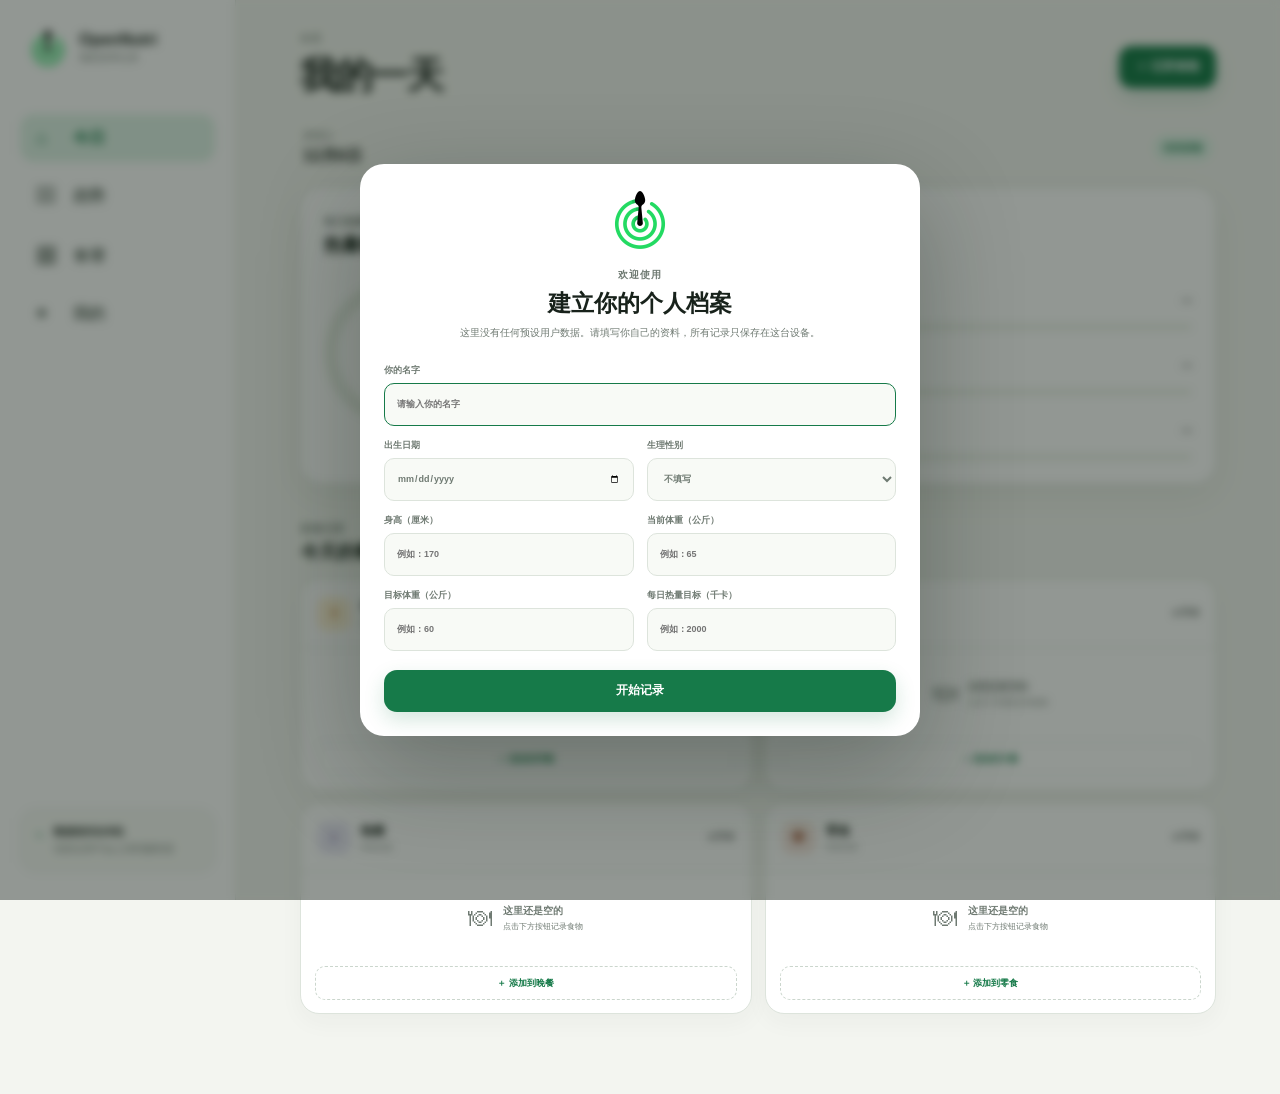
==== commit 731641c4: "Turn mobile web preview into personal tracker" ====
--- a/index.html
+++ b/index.html
@@ -2,234 +2,158 @@
 <html lang="zh-CN">
 <head>
   <meta charset="utf-8" />
-  <meta name="viewport" content="width=device-width, initial-scale=1" />
-  <meta name="theme-color" content="#f5f7f2" />
-  <title>OpenNutriTracker · 应用预览</title>
-  <meta name="description" content="OpenNutriTracker 可交互 Web 预览：记录餐食、查看营养、管理食谱与体重目标。" />
+  <meta name="viewport" content="width=device-width, initial-scale=1, viewport-fit=cover" />
+  <meta name="theme-color" content="#167a49" />
+  <meta name="apple-mobile-web-app-capable" content="yes" />
+  <meta name="apple-mobile-web-app-status-bar-style" content="default" />
+  <meta name="apple-mobile-web-app-title" content="OpenNutri" />
+  <title>OpenNutriTracker</title>
+  <meta name="description" content="在自己的设备上记录餐食、体重、食谱与营养目标。" />
   <link rel="icon" type="image/png" href="screenshots/logo.png" />
+  <link rel="apple-touch-icon" href="screenshots/logo.png" />
+  <link rel="manifest" href="manifest.webmanifest" />
   <link rel="stylesheet" href="style.css" />
 </head>
 <body>
   <div class="app-shell">
-    <aside class="sidebar" aria-label="主导航">
-      <a class="brand" href="#home" aria-label="OpenNutriTracker 首页">
-        <img src="screenshots/logo.png" alt="" width="38" height="38" />
-        <span><strong>OpenNutri</strong><small>日常营养记录</small></span>
+    <aside class="sidebar">
+      <a class="brand" href="#home" data-view="home">
+        <img src="screenshots/logo.png" alt="" width="40" height="40" />
+        <span><strong>OpenNutri</strong><small>我的营养记录</small></span>
       </a>
-
-      <nav class="side-nav">
+      <nav class="side-nav" aria-label="主导航">
         <button class="nav-item active" data-view="home"><span>⌂</span>今日</button>
-        <button class="nav-item" data-view="diary"><span>▤</span>日记</button>
+        <button class="nav-item" data-view="diary"><span>▤</span>趋势</button>
         <button class="nav-item" data-view="recipes"><span>▦</span>食谱</button>
         <button class="nav-item" data-view="profile"><span>◉</span>我的</button>
       </nav>
-
-      <div class="sidebar-tip">
-        <span class="tip-icon">✦</span>
-        <strong>今天完成得不错</strong>
-        <p>蛋白质还差 39 克，晚餐可以加一份鸡胸肉或豆腐。</p>
-      </div>
-
-      <button class="profile-chip" data-view="profile">
-        <span class="avatar">J</span>
-        <span><strong>Jin</strong><small>保持体重</small></span>
-        <span class="chevron">›</span>
-      </button>
+      <div class="privacy-note"><span>⌁</span><p><strong>数据保存在本机</strong><small>你的记录不会上传到服务器</small></p></div>
     </aside>
 
     <main class="main-content">
       <header class="topbar">
-        <div>
-          <p class="eyebrow" id="date-eyebrow">2026年7月14日 · 星期二</p>
-          <h1 id="page-title">今天吃得怎么样？</h1>
-        </div>
-        <div class="top-actions">
-          <button class="icon-button" id="theme-toggle" aria-label="切换深色模式">☾</button>
-          <button class="add-button" data-open-add><span>＋</span>记录食物</button>
-        </div>
+        <div><p class="eyebrow" id="page-eyebrow">今天</p><h1 id="page-title">我的一天</h1></div>
+        <button class="primary-button desktop-add" data-open-add>＋ 记录食物</button>
       </header>
 
-      <section class="view active" id="view-home" aria-labelledby="page-title">
-        <div class="date-strip" aria-label="选择日期">
-          <button class="date-arrow" id="prev-week" aria-label="上一周">‹</button>
-          <div class="days" id="days"></div>
-          <button class="date-arrow" id="next-week" aria-label="下一周">›</button>
-        </div>
+      <section class="view active" id="view-home">
+        <div class="today-strip"><div><span id="today-weekday">星期二</span><strong id="today-date">7月14日</strong></div><span class="local-badge">仅此设备</span></div>
 
         <div class="dashboard-grid">
-          <article class="card calorie-card">
-            <div class="card-heading">
-              <div><span class="label">每日能量</span><h2>热量概览</h2></div>
-              <button class="more-button" aria-label="更多">•••</button>
-            </div>
-            <div class="calorie-body">
-              <div class="calorie-ring" id="calorie-ring">
-                <div><strong id="remaining-kcal">728</strong><span>千卡剩余</span></div>
-              </div>
-              <div class="calorie-stats">
-                <div><span class="dot green"></span><p>已摄入<strong id="consumed-kcal">1,272</strong></p></div>
-                <div><span class="dot pale"></span><p>每日目标<strong>2,000</strong></p></div>
-                <div><span class="dot orange"></span><p>活动消耗<strong>0</strong></p></div>
+          <article class="card energy-card">
+            <div class="card-heading"><div><span class="label">每日能量</span><h2>热量概览</h2></div><button class="text-button" data-action="goals">调整目标</button></div>
+            <div class="energy-body">
+              <div class="energy-ring" id="energy-ring"><div><strong id="remaining-energy">—</strong><span id="remaining-label">待设置目标</span></div></div>
+              <div class="energy-stats">
+                <p><span class="dot green"></span><span>已摄入<strong id="consumed-energy">0 千卡</strong></span></p>
+                <p><span class="dot pale"></span><span>每日目标<strong id="goal-energy">未设置</strong></span></p>
               </div>
             </div>
           </article>
 
           <article class="card macro-card">
-            <div class="card-heading">
-              <div><span class="label">今日进度</span><h2>三大营养素</h2></div>
-              <span class="status-badge">均衡</span>
-            </div>
-            <div class="macro-list">
-              <div class="macro-row">
-                <div class="macro-label"><span class="macro-icon carbs">C</span><span>碳水化合物<small><b id="carbs-value">142</b> / 250 克</small></span><strong id="carbs-percent">57%</strong></div>
-                <div class="progress"><i id="carbs-bar" style="width:57%"></i></div>
-              </div>
-              <div class="macro-row">
-                <div class="macro-label"><span class="macro-icon protein">P</span><span>蛋白质<small><b id="protein-value">81</b> / 120 克</small></span><strong id="protein-percent">68%</strong></div>
-                <div class="progress"><i id="protein-bar" style="width:68%"></i></div>
-              </div>
-              <div class="macro-row">
-                <div class="macro-label"><span class="macro-icon fat">F</span><span>脂肪<small><b id="fat-value">42</b> / 67 克</small></span><strong id="fat-percent">63%</strong></div>
-                <div class="progress"><i id="fat-bar" style="width:63%"></i></div>
-              </div>
-            </div>
+            <div class="card-heading"><div><span class="label">今日进度</span><h2>三大营养素</h2></div></div>
+            <div class="macro-list" id="macro-list"></div>
           </article>
         </div>
 
-        <div class="section-heading">
-          <div><span class="label">饮食记录</span><h2>今天的餐食</h2></div>
-          <button class="text-button" data-view="diary">查看完整日记 <span>→</span></button>
-        </div>
-
-        <div class="meal-grid" id="meal-grid">
-          <article class="meal-card" data-meal="breakfast">
-            <header><div><span class="meal-emoji breakfast">☀</span><span><strong>早餐</strong><small>08:20</small></span></div><b><span data-meal-kcal>436</span> 千卡</b></header>
-            <div class="food-list">
-              <div class="food-item"><span class="food-emoji">🥣</span><span><strong>燕麦酸奶碗</strong><small>燕麦、希腊酸奶、蓝莓 · 320 克</small></span><b>356</b></div>
-              <div class="food-item"><span class="food-emoji">☕</span><span><strong>拿铁咖啡</strong><small>全脂牛奶 · 250 毫升</small></span><b>80</b></div>
-            </div>
-            <button class="meal-add" data-open-add data-meal-target="breakfast">＋ 添加到早餐</button>
-          </article>
-
-          <article class="meal-card" data-meal="lunch">
-            <header><div><span class="meal-emoji lunch">☁</span><span><strong>午餐</strong><small>12:45</small></span></div><b><span data-meal-kcal>618</span> 千卡</b></header>
-            <div class="food-list">
-              <div class="food-item"><span class="food-emoji">🥗</span><span><strong>鸡肉藜麦沙拉</strong><small>鸡胸肉、藜麦、蔬菜 · 420 克</small></span><b>508</b></div>
-              <div class="food-item"><span class="food-emoji">🍊</span><span><strong>脐橙</strong><small>1 个 · 220 克</small></span><b>110</b></div>
-            </div>
-            <button class="meal-add" data-open-add data-meal-target="lunch">＋ 添加到午餐</button>
-          </article>
-
-          <article class="meal-card muted" data-meal="dinner">
-            <header><div><span class="meal-emoji dinner">☾</span><span><strong>晚餐</strong><small>尚未记录</small></span></div><b><span data-meal-kcal>0</span> 千卡</b></header>
-            <div class="empty-meal"><span>🍽</span><p>晚餐准备吃什么？<small>记录后即可看到全天营养</small></p></div>
-            <button class="meal-add primary" data-open-add data-meal-target="dinner">＋ 添加晚餐</button>
-          </article>
-
-          <article class="meal-card" data-meal="snack">
-            <header><div><span class="meal-emoji snack">✦</span><span><strong>零食</strong><small>15:30</small></span></div><b><span data-meal-kcal>218</span> 千卡</b></header>
-            <div class="food-list">
-              <div class="food-item"><span class="food-emoji">🥜</span><span><strong>混合坚果</strong><small>杏仁、腰果、核桃 · 35 克</small></span><b>218</b></div>
-            </div>
-            <button class="meal-add" data-open-add data-meal-target="snack">＋ 添加到零食</button>
-          </article>
-        </div>
+        <div class="section-heading"><div><span class="label">饮食记录</span><h2>今天的餐食</h2></div></div>
+        <div class="meal-grid" id="meal-grid"></div>
       </section>
 
       <section class="view" id="view-diary">
-        <div class="diary-summary card">
-          <div><span class="label">本周平均</span><h2>1,846 <small>千卡 / 天</small></h2><p>比每日目标低 154 千卡</p></div>
-          <div class="week-bars" aria-label="本周热量图">
-            <div><i style="height:74%"></i><span>一</span></div><div><i style="height:88%"></i><span>二</span></div><div><i style="height:64%"></i><span>三</span></div><div><i style="height:95%"></i><span>四</span></div><div><i style="height:82%"></i><span>五</span></div><div><i style="height:70%"></i><span>六</span></div><div class="today"><i style="height:63%"></i><span>日</span></div>
-          </div>
-        </div>
-        <div class="section-heading"><div><span class="label">每日参考摄入量</span><h2>微量营养素</h2></div><div class="segmented"><button class="active">今天</button><button>本周</button></div></div>
-        <div class="nutrient-grid">
-          <article class="nutrient-card"><span>🌾</span><div><strong>膳食纤维</strong><small>19 / 30 克</small><div class="progress"><i style="width:63%"></i></div></div><b>63%</b></article>
-          <article class="nutrient-card"><span>🧂</span><div><strong>钠</strong><small>1,180 / 2,000 毫克</small><div class="progress"><i style="width:59%"></i></div></div><b>59%</b></article>
-          <article class="nutrient-card"><span>🥛</span><div><strong>钙</strong><small>640 / 1,000 毫克</small><div class="progress"><i style="width:64%"></i></div></div><b>64%</b></article>
-          <article class="nutrient-card"><span>Fe</span><div><strong>铁</strong><small>12 / 18 毫克</small><div class="progress"><i style="width:67%"></i></div></div><b>67%</b></article>
-          <article class="nutrient-card"><span>K</span><div><strong>钾</strong><small>2,180 / 3,500 毫克</small><div class="progress"><i style="width:62%"></i></div></div><b>62%</b></article>
-          <article class="nutrient-card warning"><span>D</span><div><strong>维生素 D</strong><small>3 / 15 微克</small><div class="progress"><i style="width:20%"></i></div></div><b>20%</b></article>
-        </div>
+        <article class="card trend-card">
+          <div class="card-heading"><div><span class="label">最近 7 天</span><h2>能量趋势</h2></div><strong id="week-average">暂无记录</strong></div>
+          <div class="week-bars" id="week-bars"></div>
+        </article>
+        <div class="section-heading"><div><span class="label">身体变化</span><h2>体重趋势</h2></div><button class="primary-button small" data-action="weight">＋ 记录体重</button></div>
+        <article class="card weight-card">
+          <div id="weight-chart" class="weight-chart empty-chart"><div><span>⚖</span><strong>还没有体重记录</strong><small>添加第一次体重后，这里会显示趋势</small></div></div>
+          <div class="weight-summary" id="weight-summary"></div>
+        </article>
+        <div class="section-heading"><div><span class="label">今日摄入</span><h2>营养素</h2></div></div>
+        <div class="nutrient-grid" id="nutrient-grid"></div>
       </section>
 
       <section class="view" id="view-recipes">
-        <div class="toolbar-card card">
-          <label class="search-box"><span>⌕</span><input id="recipe-search" type="search" placeholder="搜索食谱或食材" /></label>
-          <button class="filter-button">全部食谱⌄</button>
-        </div>
-        <div class="section-heading"><div><span class="label">我的收藏</span><h2>常用食谱</h2></div><button class="text-button">新建食谱 ＋</button></div>
-        <div class="recipe-grid" id="recipe-grid">
-          <article class="recipe-card" data-name="鸡肉藜麦沙拉"><div class="recipe-visual green">🥗<span>高蛋白</span></div><div><small>午餐 · 25 分钟</small><h3>鸡肉藜麦沙拉</h3><p>508 千卡 · 蛋白质 42 克</p><div class="recipe-tags"><span>简单</span><span>轻食</span></div></div></article>
-          <article class="recipe-card" data-name="蓝莓燕麦酸奶碗"><div class="recipe-visual purple">🥣<span>早餐</span></div><div><small>早餐 · 8 分钟</small><h3>蓝莓燕麦酸奶碗</h3><p>356 千卡 · 蛋白质 21 克</p><div class="recipe-tags"><span>快速</span><span>高纤</span></div></div></article>
-          <article class="recipe-card" data-name="番茄牛肉意面"><div class="recipe-visual orange">🍝<span>一锅料理</span></div><div><small>晚餐 · 35 分钟</small><h3>番茄牛肉意面</h3><p>612 千卡 · 蛋白质 36 克</p><div class="recipe-tags"><span>家庭</span><span>饱腹</span></div></div></article>
-          <article class="recipe-card" data-name="香蕉花生酱吐司"><div class="recipe-visual yellow">🍞<span>零食</span></div><div><small>零食 · 5 分钟</small><h3>香蕉花生酱吐司</h3><p>328 千卡 · 蛋白质 12 克</p><div class="recipe-tags"><span>快速</span><span>能量</span></div></div></article>
-        </div>
+        <div class="section-heading first"><div><span class="label">我的收藏</span><h2>自定义食谱</h2></div><button class="primary-button small" data-action="recipe">＋ 新建食谱</button></div>
+        <div class="recipe-grid" id="recipe-grid"></div>
+        <div class="empty-state" id="recipe-empty"><span>🥣</span><h2>还没有食谱</h2><p>保存常吃的组合，以后记录会更快。</p><button class="primary-button" data-action="recipe">创建第一个食谱</button></div>
       </section>
 
       <section class="view" id="view-profile">
-        <div class="profile-hero card">
-          <div class="large-avatar">J</div>
-          <div><span class="label">个人档案</span><h2>Jin，下午好</h2><p>连续记录 12 天 · 本月完成率 86%</p></div>
-          <button class="outline-button">编辑资料</button>
-        </div>
+        <article class="card profile-hero">
+          <div class="large-avatar" id="profile-avatar">我</div>
+          <div><span class="label">个人档案</span><h2 id="profile-name">尚未填写</h2><p id="profile-subtitle">填写资料后可计算身体指标</p></div>
+          <button class="outline-button" data-action="profile">编辑个人档案</button>
+        </article>
         <div class="profile-grid">
-          <article class="card bmi-card"><span class="label">身体指标</span><div class="bmi-ring"><strong>22.1</strong><small>BMI · 正常</small></div><div class="mini-stats"><p><strong>70.8</strong><span>公斤</span></p><p><strong>179</strong><span>厘米</span></p><p><strong>27</strong><span>岁</span></p></div></article>
-          <article class="card goal-card"><span class="label">当前目标</span><h2>保持体重</h2><p>目标体重 70 公斤</p><div class="goal-track"><i style="width:82%"></i><span style="left:82%"></span></div><div class="goal-labels"><small>75 公斤</small><small>还差 0.8 公斤</small><small>70 公斤</small></div><button class="outline-button wide">查看体重趋势</button></article>
+          <article class="card metric-card"><span class="label">身体指标</span><div class="metric-main"><strong id="bmi-value">—</strong><span id="bmi-label">BMI</span></div><div class="mini-stats"><p><strong id="display-weight">—</strong><span>体重</span></p><p><strong id="display-height">—</strong><span>身高</span></p><p><strong id="display-age">—</strong><span>年龄</span></p></div></article>
+          <article class="card goal-card"><span class="label">当前目标</span><h2 id="goal-title">尚未设置</h2><p id="goal-description">编辑个人档案，填写你的目标体重</p><button class="outline-button wide" data-action="weight-view">查看体重趋势</button></article>
         </div>
         <div class="settings-list card">
-          <button><span class="setting-icon">◎</span><span><strong>每日目标</strong><small>2,000 千卡 · 碳水 50% · 蛋白质 24%</small></span><b>›</b></button>
-          <button><span class="setting-icon">◐</span><span><strong>外观与单位</strong><small>跟随系统 · 千卡 · 公制</small></span><b>›</b></button>
-          <button><span class="setting-icon">⇅</span><span><strong>导入与导出</strong><small>备份日记、食谱和体重记录</small></span><b>›</b></button>
-          <button><span class="setting-icon">♢</span><span><strong>隐私与数据</strong><small>数据仅保存在你的设备上</small></span><b>›</b></button>
+          <button data-action="goals"><span class="setting-icon">◎</span><span><strong>每日目标</strong><small id="goal-setting-summary">设置热量和三大营养素</small></span><b>›</b></button>
+          <button data-action="appearance"><span class="setting-icon">◐</span><span><strong>外观与单位</strong><small id="appearance-summary">跟随系统 · 千卡 · 公制</small></span><b>›</b></button>
+          <button data-action="data"><span class="setting-icon">⇅</span><span><strong>导入、导出与清空</strong><small>备份或删除本机上的所有数据</small></span><b>›</b></button>
+          <button data-action="privacy"><span class="setting-icon">♢</span><span><strong>隐私与数据</strong><small>了解数据保存方式</small></span><b>›</b></button>
         </div>
       </section>
     </main>
 
-    <aside class="insight-panel">
-      <header><span class="label">今日建议</span><h2>离目标不远了</h2></header>
-      <div class="insight-illustration"><span>🥬</span><i></i></div>
-      <p>晚餐补充约 <strong id="suggestion-kcal">728 千卡</strong>，优先选择蛋白质和深色蔬菜。</p>
-      <div class="suggestion-card"><span>🍗</span><div><strong>推荐搭配</strong><p>香煎鸡胸肉 + 烤蔬菜 + 糙米</p></div><b>约 620</b></div>
-      <div class="streak-card"><div><span>12</span><small>天</small></div><p><strong>连续记录</strong><small>这是你最长的连续记录</small></p></div>
-      <button class="scan-button"><span>▣</span><div><strong>扫描包装条码</strong><small>快速查找食物</small></div><b>→</b></button>
-    </aside>
-
     <nav class="mobile-nav" aria-label="移动端主导航">
       <button class="active" data-view="home"><span>⌂</span>今日</button>
-      <button data-view="diary"><span>▤</span>日记</button>
+      <button data-view="diary"><span>▤</span>趋势</button>
       <button class="mobile-add" data-open-add aria-label="记录食物">＋</button>
       <button data-view="recipes"><span>▦</span>食谱</button>
       <button data-view="profile"><span>◉</span>我的</button>
     </nav>
   </div>
 
-  <dialog class="add-dialog" id="add-dialog">
-    <form method="dialog" id="add-form">
-      <header class="dialog-header">
-        <div><span class="label">快速记录</span><h2>添加到 <span id="meal-name">晚餐</span></h2></div>
-        <button value="cancel" class="close-button" aria-label="关闭">×</button>
-      </header>
-      <div class="dialog-tabs"><button type="button" class="active" data-add-tab="search">搜索食物</button><button type="button" data-add-tab="quick">快捷添加</button></div>
-      <div class="add-panel active" id="add-search-panel">
-        <label class="search-box large"><span>⌕</span><input id="food-search" type="search" placeholder="搜索食物、品牌或条码" autofocus /></label>
-        <p class="recent-label">最近添加</p>
-        <div class="search-results">
-          <button type="button" class="result-item" data-food="香煎鸡胸肉" data-kcal="248" data-carbs="0" data-protein="46" data-fat="6"><span>🍗</span><span><strong>香煎鸡胸肉</strong><small>180 克 · 自定义食物</small></span><b>248 千卡</b></button>
-          <button type="button" class="result-item" data-food="糙米饭" data-kcal="216" data-carbs="45" data-protein="5" data-fat="2"><span>🍚</span><span><strong>糙米饭</strong><small>1 碗 · 200 克</small></span><b>216 千卡</b></button>
-          <button type="button" class="result-item" data-food="烤时蔬" data-kcal="132" data-carbs="18" data-protein="4" data-fat="5"><span>🥦</span><span><strong>烤时蔬</strong><small>西兰花、甜椒、南瓜 · 250 克</small></span><b>132 千卡</b></button>
-        </div>
+  <dialog id="setup-dialog" class="sheet" data-static>
+    <form id="setup-form">
+      <div class="welcome"><img src="screenshots/logo.png" alt="" width="64" height="64" /><span class="label">欢迎使用</span><h2>建立你的个人档案</h2><p>这里没有任何预设用户数据。请填写你自己的资料，所有记录只保存在这台设备。</p></div>
+      <div class="form-grid profile-fields">
+        <label class="full">你的名字<input name="name" required maxlength="30" placeholder="请输入你的名字" /></label>
+        <label>出生日期<input name="birthDate" type="date" /></label>
+        <label>生理性别<select name="gender"><option value="">不填写</option><option value="female">女性</option><option value="male">男性</option><option value="other">其他</option></select></label>
+        <label>身高（厘米）<input name="height" type="number" min="80" max="250" step="0.1" placeholder="例如：170" /></label>
+        <label>当前体重（公斤）<input name="weight" type="number" min="20" max="400" step="0.1" placeholder="例如：65" /></label>
+        <label>目标体重（公斤）<input name="targetWeight" type="number" min="20" max="400" step="0.1" placeholder="例如：60" /></label>
+        <label>每日热量目标（千卡）<input name="kcalGoal" type="number" min="800" max="6000" step="10" placeholder="例如：2000" /></label>
       </div>
-      <div class="add-panel" id="add-quick-panel">
-        <label>名称<input id="quick-name" type="text" placeholder="例如：晚餐" /></label>
-        <div class="form-grid"><label>热量（千卡）<input id="quick-kcal" type="number" min="1" placeholder="0" /></label><label>蛋白质（克）<input id="quick-protein" type="number" min="0" placeholder="可选" /></label><label>碳水（克）<input id="quick-carbs" type="number" min="0" placeholder="可选" /></label><label>脂肪（克）<input id="quick-fat" type="number" min="0" placeholder="可选" /></label></div>
-        <button type="button" class="add-submit" id="quick-submit">添加记录</button>
-      </div>
+      <button class="primary-button wide" type="submit">开始记录</button>
     </form>
   </dialog>
 
-  <div class="toast" id="toast" role="status"><span>✓</span><p><strong>已添加</strong><small id="toast-message">记录已保存到晚餐</small></p></div>
+  <dialog id="add-dialog" class="sheet">
+    <form id="add-form">
+      <header class="dialog-header"><div><span class="label">记录食物</span><h2>添加到 <span id="meal-name">早餐</span></h2></div><button type="button" class="close-button" data-close>×</button></header>
+      <label class="meal-selector">餐次<select id="meal-select"><option value="breakfast">早餐</option><option value="lunch">午餐</option><option value="dinner">晚餐</option><option value="snack">零食</option></select></label>
+      <div class="dialog-tabs"><button type="button" class="active" data-add-tab="quick">快捷添加</button><button type="button" data-add-tab="search">常见食物</button></div>
+      <div class="add-panel active" id="add-quick-panel">
+        <label>食物名称<input id="quick-name" required placeholder="例如：燕麦早餐" /></label>
+        <div class="form-grid"><label>热量（千卡）<input id="quick-kcal" type="number" min="0" required placeholder="0" /></label><label>蛋白质（克）<input id="quick-protein" type="number" min="0" step="0.1" placeholder="0" /></label><label>碳水（克）<input id="quick-carbs" type="number" min="0" step="0.1" placeholder="0" /></label><label>脂肪（克）<input id="quick-fat" type="number" min="0" step="0.1" placeholder="0" /></label></div>
+        <button class="primary-button wide" type="submit">保存记录</button>
+      </div>
+      <div class="add-panel" id="add-search-panel"><label class="search-box">搜索<input id="food-search" type="search" placeholder="搜索常见食物" /></label><div class="search-results" id="search-results"></div></div>
+    </form>
+  </dialog>
+
+  <dialog id="profile-dialog" class="sheet"><form id="profile-form"><header class="dialog-header"><div><span class="label">我的</span><h2>编辑个人档案</h2></div><button type="button" class="close-button" data-close>×</button></header><div class="form-grid profile-fields"><label class="full">名字<input name="name" required maxlength="30" /></label><label>出生日期<input name="birthDate" type="date" /></label><label>生理性别<select name="gender"><option value="">不填写</option><option value="female">女性</option><option value="male">男性</option><option value="other">其他</option></select></label><label>身高（厘米）<input name="height" type="number" min="80" max="250" step="0.1" /></label><label>目标体重（公斤）<input name="targetWeight" type="number" min="20" max="400" step="0.1" /></label></div><button class="primary-button wide" type="submit">保存资料</button></form></dialog>
+
+  <dialog id="goals-dialog" class="sheet"><form id="goals-form"><header class="dialog-header"><div><span class="label">设置</span><h2>每日目标</h2></div><button type="button" class="close-button" data-close>×</button></header><div class="form-grid"><label>热量（千卡）<input name="kcal" type="number" min="800" max="6000" required /></label><label>碳水（克）<input name="carbs" type="number" min="0" required /></label><label>蛋白质（克）<input name="protein" type="number" min="0" required /></label><label>脂肪（克）<input name="fat" type="number" min="0" required /></label></div><button class="primary-button wide" type="submit">保存目标</button></form></dialog>
+
+  <dialog id="appearance-dialog" class="sheet"><form id="appearance-form"><header class="dialog-header"><div><span class="label">设置</span><h2>外观与单位</h2></div><button type="button" class="close-button" data-close>×</button></header><div class="stacked-fields"><label>外观<select name="theme"><option value="system">跟随系统</option><option value="light">浅色</option><option value="dark">深色</option></select></label><label>能量单位<select name="energyUnit"><option value="kcal">千卡（kcal）</option><option value="kj">千焦（kJ）</option></select></label><label>测量单位<select name="measurement"><option value="metric">公制（公斤、厘米）</option><option value="imperial">英制（磅、英尺）</option></select></label></div><button class="primary-button wide" type="submit">保存设置</button></form></dialog>
+
+  <dialog id="weight-dialog" class="sheet"><form id="weight-form"><header class="dialog-header"><div><span class="label">身体变化</span><h2>记录体重</h2></div><button type="button" class="close-button" data-close>×</button></header><div class="form-grid"><label>日期<input name="date" type="date" required /></label><label id="weight-input-label">体重（公斤）<input name="weight" type="number" min="20" max="900" step="0.1" required /></label></div><button class="primary-button wide" type="submit">保存体重</button><div class="history-list" id="weight-history"></div></form></dialog>
+
+  <dialog id="recipe-dialog" class="sheet"><form id="recipe-form"><header class="dialog-header"><div><span class="label">我的食谱</span><h2>新建食谱</h2></div><button type="button" class="close-button" data-close>×</button></header><label>食谱名称<input name="name" required placeholder="例如：工作日早餐" /></label><div class="form-grid"><label>热量（千卡）<input name="kcal" type="number" min="0" required /></label><label>蛋白质（克）<input name="protein" type="number" min="0" step="0.1" /></label><label>碳水（克）<input name="carbs" type="number" min="0" step="0.1" /></label><label>脂肪（克）<input name="fat" type="number" min="0" step="0.1" /></label></div><button class="primary-button wide" type="submit">保存食谱</button></form></dialog>
+
+  <dialog id="data-dialog" class="sheet"><div><header class="dialog-header"><div><span class="label">本机数据</span><h2>导入、导出与清空</h2></div><button type="button" class="close-button" data-close>×</button></header><div class="action-list"><button id="export-data"><span>⇩</span><p><strong>导出备份</strong><small>下载包含档案、餐食和体重的 JSON 文件</small></p></button><label class="file-action"><span>⇧</span><p><strong>导入备份</strong><small>从之前导出的文件恢复</small></p><input id="import-data" type="file" accept="application/json" /></label><button class="danger-action" id="reset-data"><span>×</span><p><strong>清空所有数据</strong><small>永久删除这台设备上的全部记录</small></p></button></div></div></dialog>
+
+  <dialog id="privacy-dialog" class="sheet"><div><header class="dialog-header"><div><span class="label">隐私</span><h2>你的数据属于你</h2></div><button type="button" class="close-button" data-close>×</button></header><div class="privacy-copy"><p>个人档案、餐食、体重、目标和食谱保存在当前浏览器的本机存储中，不会上传到 OpenNutriTracker 服务器。</p><p>删除浏览器网站数据或卸载主屏幕网页可能会清除记录。建议定期在“导入、导出与清空”中导出备份。</p></div></div></dialog>
+
+  <div class="toast" id="toast" role="status">✓ <span id="toast-message">已保存</span></div>
   <script src="app.js"></script>
 </body>
 </html>
--- a/style.css
+++ b/style.css
@@ -1,124 +1,5 @@
-:root {
-  --bg: #f3f5f0;
-  --surface: #ffffff;
-  --surface-soft: #f8faf6;
-  --surface-strong: #e9efe6;
-  --text: #18221b;
-  --muted: #6f7a72;
-  --line: #dde4dc;
-  --green: #167a49;
-  --green-2: #20a663;
-  --green-soft: #dff3e7;
-  --orange: #e9913c;
-  --purple: #8069c7;
-  --shadow: 0 12px 36px rgba(41, 62, 48, .07);
-  --radius: 22px;
-}
-
-* { box-sizing: border-box; }
-html { scroll-behavior: smooth; }
-body { margin: 0; background: var(--bg); color: var(--text); font-family: Inter, ui-sans-serif, -apple-system, BlinkMacSystemFont, "SF Pro Display", "PingFang SC", "Microsoft YaHei", sans-serif; }
-button, input { font: inherit; }
-button { color: inherit; }
-
-.app-shell { min-height: 100vh; display: grid; grid-template-columns: 236px minmax(600px, 1fr) 300px; }
-.sidebar, .insight-panel { position: sticky; top: 0; height: 100vh; background: var(--surface); }
-.sidebar { border-right: 1px solid var(--line); padding: 28px 20px 22px; display: flex; flex-direction: column; z-index: 5; }
-.brand { display: flex; align-items: center; gap: 11px; color: inherit; text-decoration: none; padding: 0 8px; }
-.brand img { border-radius: 12px; }
-.brand strong, .brand small { display: block; }
-.brand strong { font-size: 16px; letter-spacing: -.3px; }
-.brand small { color: var(--muted); font-size: 11px; margin-top: 2px; }
-.side-nav { margin-top: 48px; display: grid; gap: 8px; }
-.nav-item { width: 100%; border: 0; background: transparent; border-radius: 14px; padding: 13px 16px; display: flex; align-items: center; gap: 13px; cursor: pointer; color: var(--muted); font-weight: 650; text-align: left; }
-.nav-item span { display: grid; place-items: center; width: 24px; height: 24px; font-size: 18px; }
-.nav-item:hover { background: var(--surface-soft); color: var(--text); }
-.nav-item.active { background: var(--green-soft); color: var(--green); }
-.sidebar-tip { margin-top: auto; border: 1px solid #dbeade; background: linear-gradient(145deg, #f4fbf6, #edf7ef); padding: 17px; border-radius: 18px; }
-.tip-icon { display: grid; place-items: center; width: 31px; height: 31px; color: var(--green); border-radius: 10px; background: white; margin-bottom: 13px; }
-.sidebar-tip strong { font-size: 13px; }
-.sidebar-tip p { margin: 7px 0 0; color: var(--muted); font-size: 11px; line-height: 1.55; }
-.profile-chip { border: 0; background: transparent; display: grid; grid-template-columns: auto 1fr auto; align-items: center; gap: 10px; margin-top: 20px; padding: 10px 8px; border-radius: 14px; cursor: pointer; text-align: left; }
-.profile-chip:hover { background: var(--surface-soft); }
-.avatar { width: 36px; height: 36px; display: grid; place-items: center; border-radius: 50%; background: #dce8d8; color: var(--green); font-weight: 800; }
-.profile-chip strong, .profile-chip small { display: block; }
-.profile-chip strong { font-size: 12px; }.profile-chip small { font-size: 10px; color: var(--muted); margin-top: 2px; }.chevron { color: var(--muted); }
-
-.main-content { padding: 32px clamp(24px, 4vw, 58px) 64px; min-width: 0; }
-.topbar { display: flex; align-items: center; justify-content: space-between; gap: 20px; margin-bottom: 28px; }
-.eyebrow, .label { color: var(--muted); font-size: 11px; font-weight: 700; letter-spacing: .08em; text-transform: uppercase; }
-.eyebrow { margin: 0 0 6px; }.topbar h1 { margin: 0; font-size: clamp(26px, 3vw, 36px); letter-spacing: -.04em; }
-.top-actions { display: flex; gap: 10px; }.icon-button, .add-button { border: 0; cursor: pointer; }
-.icon-button { width: 42px; height: 42px; border-radius: 13px; background: var(--surface); box-shadow: var(--shadow); font-size: 18px; }
-.add-button { height: 42px; padding: 0 17px; display: flex; align-items: center; gap: 7px; border-radius: 13px; background: var(--text); color: white; font-size: 13px; font-weight: 750; box-shadow: var(--shadow); }
-.add-button span { font-size: 19px; line-height: 1; }.add-button:hover { background: var(--green); transform: translateY(-1px); }
-
-.view { display: none; animation: fade-in .24s ease; }.view.active { display: block; }
-@keyframes fade-in { from { opacity: 0; transform: translateY(5px); } }
-.date-strip { display: grid; grid-template-columns: auto 1fr auto; gap: 14px; align-items: center; margin-bottom: 22px; }
-.days { display: grid; grid-template-columns: repeat(7, 1fr); gap: 8px; }
-.day, .date-arrow { border: 0; background: transparent; cursor: pointer; }
-.day { min-width: 46px; padding: 9px 4px; border-radius: 14px; color: var(--muted); }
-.day span, .day b { display: block; }.day span { font-size: 10px; margin-bottom: 7px; }.day b { font-size: 13px; }
-.day:hover { background: var(--surface); }.day.active { background: var(--green); color: white; box-shadow: 0 8px 20px rgba(22,122,73,.2); }
-.date-arrow { color: var(--muted); font-size: 24px; padding: 4px; }
-.dashboard-grid { display: grid; grid-template-columns: 1.08fr .92fr; gap: 16px; }
-.card { background: var(--surface); border: 1px solid rgba(221,228,220,.8); border-radius: var(--radius); box-shadow: var(--shadow); }
-.calorie-card, .macro-card { padding: 23px; min-height: 275px; }
-.card-heading, .section-heading { display: flex; justify-content: space-between; align-items: flex-start; gap: 12px; }
-.card-heading h2, .section-heading h2 { margin: 4px 0 0; font-size: 18px; letter-spacing: -.02em; }
-.more-button { background: transparent; border: 0; color: var(--muted); cursor: pointer; letter-spacing: 2px; }
-.calorie-body { display: grid; grid-template-columns: 158px 1fr; gap: 22px; align-items: center; margin-top: 20px; }
-.calorie-ring { --progress: 64%; width: 150px; height: 150px; border-radius: 50%; padding: 14px; background: conic-gradient(var(--green-2) 0 var(--progress), #e9eee9 var(--progress) 100%); position: relative; }
-.calorie-ring::after { content: ""; position: absolute; inset: 14px; background: var(--surface); border-radius: 50%; }
-.calorie-ring > div { position: relative; z-index: 1; width: 100%; height: 100%; display: grid; place-content: center; text-align: center; }
-.calorie-ring strong { font-size: 31px; letter-spacing: -.05em; }.calorie-ring span { color: var(--muted); font-size: 10px; margin-top: 2px; }
-.calorie-stats { display: grid; gap: 15px; }.calorie-stats > div { display: flex; align-items: center; gap: 9px; }
-.dot { width: 8px; height: 8px; border-radius: 50%; }.dot.green { background: var(--green-2); }.dot.pale { background: #cad5cc; }.dot.orange { background: var(--orange); }
-.calorie-stats p { margin: 0; color: var(--muted); font-size: 10px; }.calorie-stats strong { color: var(--text); display: block; font-size: 13px; margin-top: 2px; }
-.status-badge { border-radius: 999px; padding: 6px 10px; color: var(--green); background: var(--green-soft); font-size: 10px; font-weight: 750; }
-.macro-list { display: grid; gap: 21px; margin-top: 27px; }.macro-label { display: grid; grid-template-columns: auto 1fr auto; align-items: center; gap: 10px; }
-.macro-label > span:nth-child(2) { font-size: 12px; font-weight: 700; }.macro-label small { display: block; color: var(--muted); font-size: 9px; font-weight: 500; margin-top: 3px; }.macro-label small b { font-weight: inherit; }
-.macro-label > strong { font-size: 11px; }.macro-icon { width: 30px; height: 30px; display: grid; place-items: center; border-radius: 9px; font-size: 10px; font-weight: 800; }.carbs { color: #b56f24; background: #fff0d7; }.protein { color: var(--green); background: var(--green-soft); }.fat { color: #725ab4; background: #ece8fb; }
-.progress { height: 6px; margin-top: 8px; background: #e9eee9; border-radius: 999px; overflow: hidden; }.progress i { display: block; height: 100%; border-radius: inherit; background: var(--green-2); transition: width .35s ease; }
-.macro-row:nth-child(1) .progress i { background: #d79a51; }.macro-row:nth-child(3) .progress i { background: #8b76c8; }
-.section-heading { align-items: end; margin: 34px 1px 15px; }.text-button { border: 0; background: transparent; color: var(--green); font-size: 11px; font-weight: 750; cursor: pointer; }.text-button:hover { text-decoration: underline; }
-.meal-grid { display: grid; grid-template-columns: repeat(2, minmax(0,1fr)); gap: 14px; }
-.meal-card { background: var(--surface); border: 1px solid var(--line); border-radius: 19px; overflow: hidden; box-shadow: 0 8px 25px rgba(41,62,48,.045); }
-.meal-card header { min-height: 68px; padding: 14px 16px; display: flex; justify-content: space-between; align-items: center; border-bottom: 1px solid var(--line); }
-.meal-card header > div { display: flex; align-items: center; gap: 10px; }.meal-card header strong, .meal-card header small { display: block; }.meal-card header strong { font-size: 13px; }.meal-card header small { margin-top: 2px; color: var(--muted); font-size: 9px; }.meal-card header > b { font-size: 11px; }
-.meal-emoji { display: grid; place-items: center; width: 34px; height: 34px; border-radius: 10px; font-size: 15px; }.breakfast { background: #fff3d9; color: #c47a22; }.lunch { background: #e5f3eb; color: var(--green); }.dinner { background: #eae8f5; color: #6e61a4; }.snack { background: #f6e8e2; color: #a55f42; }
-.food-list { padding: 5px 14px; }.food-item { display: grid; grid-template-columns: auto 1fr auto; align-items: center; gap: 9px; padding: 10px 0; }.food-item + .food-item { border-top: 1px solid var(--line); }.food-emoji { width: 33px; height: 33px; display: grid; place-items: center; border-radius: 10px; background: var(--surface-soft); font-size: 17px; }.food-item strong, .food-item small { display: block; }.food-item strong { font-size: 11px; }.food-item small { color: var(--muted); font-size: 8px; margin-top: 3px; }.food-item > b { font-size: 10px; }
-.meal-add { width: calc(100% - 28px); margin: 2px 14px 13px; height: 34px; border: 1px dashed #cbd6cd; border-radius: 10px; background: transparent; color: var(--green); font-size: 10px; font-weight: 700; cursor: pointer; }.meal-add:hover { background: var(--green-soft); border-style: solid; }.meal-add.primary { background: var(--green); border: 0; color: white; }
-.empty-meal { min-height: 78px; display: flex; align-items: center; justify-content: center; gap: 10px; color: var(--muted); }.empty-meal > span { font-size: 22px; }.empty-meal p { font-size: 10px; font-weight: 700; }.empty-meal small { display: block; font-size: 8px; font-weight: 500; margin-top: 3px; }
-
-.insight-panel { border-left: 1px solid var(--line); padding: 34px 25px; }.insight-panel h2 { margin: 5px 0 0; font-size: 22px; }.insight-illustration { height: 164px; margin: 24px 0 18px; position: relative; display: grid; place-items: center; border-radius: 24px; background: radial-gradient(circle at 50% 35%, #eef8ee, #dfeee0); overflow: hidden; }.insight-illustration span { font-size: 68px; position: relative; z-index: 1; filter: drop-shadow(0 12px 12px rgba(33,84,50,.12)); }.insight-illustration i { width: 120px; height: 18px; position: absolute; bottom: 27px; border-radius: 50%; background: rgba(62,99,70,.12); filter: blur(6px); }
-.insight-panel > p { color: var(--muted); font-size: 12px; line-height: 1.65; }.insight-panel > p strong { color: var(--text); }
-.suggestion-card, .streak-card, .scan-button { width: 100%; border-radius: 16px; display: grid; align-items: center; gap: 10px; }.suggestion-card { grid-template-columns: auto 1fr auto; background: var(--surface-soft); border: 1px solid var(--line); padding: 14px; margin-top: 20px; }.suggestion-card > span { font-size: 25px; }.suggestion-card strong, .suggestion-card p { display: block; margin: 0; }.suggestion-card strong { font-size: 11px; }.suggestion-card p { color: var(--muted); font-size: 9px; margin-top: 3px; }.suggestion-card > b { font-size: 9px; color: var(--green); }
-.streak-card { grid-template-columns: auto 1fr; padding: 17px 0; margin: 14px 0; border-top: 1px solid var(--line); border-bottom: 1px solid var(--line); }.streak-card > div { width: 54px; height: 54px; border-radius: 15px; display: grid; place-content: center; text-align: center; color: white; background: var(--green); }.streak-card > div span { font-size: 20px; font-weight: 800; }.streak-card > div small { font-size: 8px; }.streak-card p { margin: 0; }.streak-card p strong, .streak-card p small { display: block; }.streak-card p strong { font-size: 12px; }.streak-card p small { color: var(--muted); font-size: 9px; margin-top: 4px; }
-.scan-button { grid-template-columns: auto 1fr auto; border: 0; background: var(--text); color: white; padding: 15px; cursor: pointer; text-align: left; }.scan-button > span { font-size: 20px; }.scan-button strong, .scan-button small { display: block; }.scan-button strong { font-size: 11px; }.scan-button small { opacity: .65; font-size: 9px; margin-top: 3px; }.scan-button:hover { background: var(--green); }
-
-.diary-summary { min-height: 225px; display: grid; grid-template-columns: .75fr 1.25fr; gap: 30px; align-items: center; padding: 30px; }.diary-summary h2 { font-size: 35px; margin: 8px 0; }.diary-summary h2 small { font-size: 12px; color: var(--muted); }.diary-summary p { font-size: 11px; color: var(--green); }.week-bars { height: 145px; display: flex; align-items: end; justify-content: space-around; gap: 9px; }.week-bars div { flex: 1; height: 100%; display: flex; flex-direction: column; align-items: center; justify-content: end; gap: 8px; }.week-bars i { display: block; width: min(28px, 70%); background: #d9e7dc; border-radius: 8px 8px 3px 3px; }.week-bars span { font-size: 9px; color: var(--muted); }.week-bars .today i { background: var(--green); }.week-bars .today span { color: var(--green); font-weight: 800; }
-.segmented { padding: 3px; border-radius: 10px; background: #e7ece7; }.segmented button { border: 0; background: transparent; padding: 7px 12px; border-radius: 8px; color: var(--muted); font-size: 10px; cursor: pointer; }.segmented button.active { background: var(--surface); color: var(--text); box-shadow: 0 2px 8px rgba(0,0,0,.06); }
-.nutrient-grid { display: grid; grid-template-columns: repeat(2,1fr); gap: 12px; }.nutrient-card { padding: 16px; display: grid; grid-template-columns: auto 1fr auto; align-items: center; gap: 12px; background: var(--surface); border: 1px solid var(--line); border-radius: 16px; }.nutrient-card > span { width: 38px; height: 38px; border-radius: 11px; display: grid; place-items: center; background: var(--green-soft); color: var(--green); font-size: 14px; font-weight: 800; }.nutrient-card strong, .nutrient-card small { display: block; }.nutrient-card strong { font-size: 11px; }.nutrient-card small { color: var(--muted); font-size: 8px; margin-top: 3px; }.nutrient-card .progress { margin-top: 7px; height: 4px; }.nutrient-card > b { font-size: 10px; }.nutrient-card.warning > span { background: #fff0dc; color: #b56f24; }.nutrient-card.warning .progress i { background: var(--orange); }
-
-.toolbar-card { padding: 14px; display: grid; grid-template-columns: 1fr auto; gap: 10px; }.search-box { min-height: 42px; display: flex; align-items: center; gap: 9px; padding: 0 13px; border-radius: 12px; background: var(--surface-soft); border: 1px solid var(--line); }.search-box span { color: var(--muted); font-size: 18px; }.search-box input { width: 100%; border: 0; outline: 0; background: transparent; color: var(--text); font-size: 11px; }.filter-button, .outline-button { border: 1px solid var(--line); background: var(--surface); border-radius: 11px; padding: 0 14px; cursor: pointer; font-size: 10px; font-weight: 700; }.recipe-grid { display: grid; grid-template-columns: repeat(2,1fr); gap: 15px; }.recipe-card { display: grid; grid-template-columns: 110px 1fr; min-height: 140px; background: var(--surface); border: 1px solid var(--line); border-radius: 18px; overflow: hidden; cursor: pointer; transition: .2s ease; }.recipe-card:hover { transform: translateY(-3px); box-shadow: var(--shadow); }.recipe-visual { display: grid; place-items: center; position: relative; font-size: 45px; }.recipe-visual span { position: absolute; left: 8px; top: 8px; padding: 4px 7px; background: rgba(255,255,255,.75); border-radius: 7px; font-size: 7px; font-weight: 800; }.recipe-visual.green { background: #ddecdb; }.recipe-visual.purple { background: #e9e2f1; }.recipe-visual.orange { background: #f5e3d4; }.recipe-visual.yellow { background: #f4edcf; }.recipe-card > div:last-child { padding: 18px 14px; }.recipe-card small { color: var(--muted); font-size: 8px; }.recipe-card h3 { margin: 7px 0 5px; font-size: 13px; }.recipe-card p { color: var(--muted); font-size: 9px; margin: 0; }.recipe-tags { display: flex; gap: 5px; margin-top: 11px; }.recipe-tags span { background: var(--surface-strong); border-radius: 6px; padding: 4px 6px; color: var(--green); font-size: 7px; font-weight: 700; }
-
-.profile-hero { display: grid; grid-template-columns: auto 1fr auto; align-items: center; gap: 18px; padding: 24px; }.large-avatar { width: 72px; height: 72px; display: grid; place-items: center; border-radius: 21px; background: linear-gradient(145deg,#cfe8d6,#e8f3e8); color: var(--green); font-size: 25px; font-weight: 800; }.profile-hero h2 { margin: 5px 0; font-size: 21px; }.profile-hero p, .goal-card p { color: var(--muted); font-size: 10px; margin: 0; }.outline-button { height: 38px; }.profile-grid { display: grid; grid-template-columns: 1fr 1fr; gap: 15px; margin-top: 15px; }.bmi-card, .goal-card { padding: 22px; }.bmi-ring { width: 125px; height: 125px; margin: 16px auto; border: 11px solid var(--green-soft); border-top-color: var(--green); border-right-color: var(--green); border-radius: 50%; display: grid; place-content: center; text-align: center; transform: rotate(-20deg); }.bmi-ring > * { transform: rotate(20deg); }.bmi-ring strong { font-size: 26px; }.bmi-ring small { font-size: 8px; color: var(--green); margin-top: 2px; }.mini-stats { display: grid; grid-template-columns: repeat(3,1fr); border-top: 1px solid var(--line); padding-top: 14px; }.mini-stats p { margin: 0; text-align: center; }.mini-stats strong, .mini-stats span { display: block; }.mini-stats strong { font-size: 14px; }.mini-stats span { color: var(--muted); font-size: 8px; margin-top: 2px; }.goal-card h2 { margin: 20px 0 5px; font-size: 23px; }.goal-track { height: 8px; background: #e8eee8; border-radius: 99px; margin: 36px 0 8px; position: relative; }.goal-track i { display: block; height: 100%; border-radius: inherit; background: var(--green); }.goal-track span { position: absolute; top: 50%; width: 16px; height: 16px; border: 4px solid white; border-radius: 50%; background: var(--green); transform: translate(-50%,-50%); box-shadow: 0 2px 8px rgba(0,0,0,.18); }.goal-labels { display: flex; justify-content: space-between; color: var(--muted); font-size: 8px; }.goal-labels small:nth-child(2) { color: var(--green); }.wide { width: 100%; margin-top: 35px; }.settings-list { margin-top: 15px; padding: 6px 17px; }.settings-list button { width: 100%; min-height: 67px; border: 0; background: transparent; display: grid; grid-template-columns: auto 1fr auto; align-items: center; gap: 12px; text-align: left; cursor: pointer; }.settings-list button + button { border-top: 1px solid var(--line); }.setting-icon { width: 34px; height: 34px; display: grid; place-items: center; border-radius: 10px; background: var(--surface-strong); color: var(--green); }.settings-list strong, .settings-list small { display: block; }.settings-list strong { font-size: 11px; }.settings-list small { color: var(--muted); font-size: 8px; margin-top: 3px; }.settings-list b { color: var(--muted); }
-
-.mobile-nav { display: none; }
-.add-dialog { width: min(520px, calc(100vw - 28px)); border: 0; border-radius: 24px; padding: 0; background: var(--surface); color: var(--text); box-shadow: 0 30px 100px rgba(16,31,20,.28); }.add-dialog::backdrop { background: rgba(14,25,17,.42); backdrop-filter: blur(5px); }.add-dialog form { padding: 24px; }.dialog-header { display: flex; align-items: start; justify-content: space-between; }.dialog-header h2 { margin: 5px 0 0; font-size: 22px; }.close-button { width: 34px; height: 34px; border: 0; border-radius: 10px; background: var(--surface-soft); color: var(--muted); font-size: 20px; cursor: pointer; }.dialog-tabs { display: grid; grid-template-columns: 1fr 1fr; gap: 5px; background: var(--surface-soft); border-radius: 12px; padding: 4px; margin: 22px 0 17px; }.dialog-tabs button { border: 0; background: transparent; padding: 9px; border-radius: 9px; color: var(--muted); font-size: 10px; font-weight: 700; cursor: pointer; }.dialog-tabs button.active { background: var(--surface); color: var(--text); box-shadow: 0 3px 12px rgba(0,0,0,.06); }.add-panel { display: none; }.add-panel.active { display: block; }.search-box.large { height: 48px; }.recent-label { color: var(--muted); font-size: 9px; font-weight: 700; margin: 18px 0 8px; }.search-results { display: grid; }.result-item { min-height: 64px; display: grid; grid-template-columns: auto 1fr auto; gap: 11px; align-items: center; border: 0; background: transparent; cursor: pointer; text-align: left; border-radius: 12px; padding: 8px; }.result-item:hover { background: var(--green-soft); }.result-item > span:first-child { width: 38px; height: 38px; border-radius: 11px; background: var(--surface-soft); display: grid; place-items: center; font-size: 20px; }.result-item strong, .result-item small { display: block; }.result-item strong { font-size: 11px; }.result-item small { color: var(--muted); font-size: 8px; margin-top: 3px; }.result-item b { font-size: 9px; }.add-panel > label, .form-grid label { color: var(--muted); font-size: 9px; font-weight: 700; }.add-panel input { width: 100%; height: 43px; border: 1px solid var(--line); border-radius: 10px; background: var(--surface-soft); color: var(--text); outline: none; padding: 0 12px; margin-top: 6px; }.add-panel input:focus { border-color: var(--green); }.form-grid { display: grid; grid-template-columns: 1fr 1fr; gap: 13px; margin-top: 13px; }.add-submit { width: 100%; height: 44px; margin-top: 18px; border: 0; border-radius: 12px; background: var(--green); color: white; font-size: 11px; font-weight: 800; cursor: pointer; }.toast { position: fixed; left: 50%; bottom: 25px; z-index: 20; min-width: 270px; padding: 12px 15px; border-radius: 14px; background: var(--text); color: white; display: grid; grid-template-columns: auto 1fr; gap: 10px; align-items: center; opacity: 0; pointer-events: none; transform: translate(-50%,20px); transition: .3s ease; box-shadow: 0 15px 40px rgba(0,0,0,.22); }.toast.show { opacity: 1; transform: translate(-50%,0); }.toast > span { width: 28px; height: 28px; display: grid; place-items: center; border-radius: 50%; background: var(--green-2); }.toast p { margin: 0; }.toast strong, .toast small { display: block; }.toast strong { font-size: 10px; }.toast small { opacity: .65; font-size: 8px; margin-top: 2px; }
-
-body.dark { --bg:#101411; --surface:#171c18; --surface-soft:#1d241f; --surface-strong:#253028; --text:#f1f6f1; --muted:#97a299; --line:#2b342d; --green:#43c77d; --green-2:#31b76e; --green-soft:#193827; --shadow:0 12px 36px rgba(0,0,0,.2); }
-body.dark .add-button, body.dark .scan-button, body.dark .toast { background:#edf5ee; color:#152019; }
-body.dark .calorie-ring::after { background:var(--surface); }
-
-@media (max-width: 1180px) { .app-shell { grid-template-columns: 210px 1fr; }.insight-panel { display:none; } }
-@media (max-width: 820px) {
-  .app-shell { display:block; }.sidebar { display:none; }.main-content { padding:20px 16px 95px; }.topbar { margin-bottom:20px; }.topbar h1 { font-size:25px; }.icon-button { display:none; }.add-button { display:none; }
-  .days { gap:3px; }.day { min-width:0; }.date-arrow { display:none; }.date-strip { grid-template-columns:1fr; }
-  .dashboard-grid, .meal-grid, .nutrient-grid, .recipe-grid, .profile-grid { grid-template-columns:1fr; }.calorie-card, .macro-card { min-height:auto; }.calorie-body { grid-template-columns:140px 1fr; }.calorie-ring { width:132px; height:132px; }.calorie-ring strong { font-size:27px; }
-  .mobile-nav { position:fixed; z-index:10; left:0; right:0; bottom:0; height:72px; padding:8px 16px max(8px,env(safe-area-inset-bottom)); display:grid; grid-template-columns:repeat(5,1fr); align-items:center; background:color-mix(in srgb,var(--surface) 92%,transparent); border-top:1px solid var(--line); backdrop-filter:blur(18px); }.mobile-nav button { border:0; background:transparent; color:var(--muted); display:grid; justify-items:center; gap:3px; font-size:8px; cursor:pointer; }.mobile-nav button span { font-size:19px; }.mobile-nav button.active { color:var(--green); }.mobile-nav .mobile-add { width:48px; height:48px; justify-self:center; align-self:end; margin-bottom:8px; border-radius:16px; background:var(--green); color:white; font-size:25px; box-shadow:0 8px 22px rgba(22,122,73,.32); }
-  .diary-summary { grid-template-columns:1fr; }.toolbar-card { grid-template-columns:1fr; }.filter-button { height:40px; }.profile-hero { grid-template-columns:auto 1fr; }.profile-hero .outline-button { grid-column:1/-1; }.recipe-card { grid-template-columns:100px 1fr; }
-}
-@media (max-width: 430px) { .topbar h1 { font-size:22px; }.calorie-body { gap:10px; }.calorie-card,.macro-card { padding:18px; }.calorie-stats { gap:11px; }.section-heading { margin-top:27px; }.meal-grid { gap:11px; }.form-grid { grid-template-columns:1fr; }.add-dialog form { padding:20px; } }
+:root{--bg:#f3f5f0;--surface:#fff;--surface-soft:#f8faf6;--surface-strong:#e9efe6;--text:#18221b;--muted:#6f7a72;--line:#dde4dc;--green:#167a49;--green-2:#20a663;--green-soft:#dff3e7;--red:#b74343;--shadow:0 12px 36px rgba(41,62,48,.07);--radius:22px}*{box-sizing:border-box}html{scroll-behavior:smooth;background:var(--bg)}body{margin:0;background:var(--bg);color:var(--text);font-family:Inter,ui-sans-serif,-apple-system,BlinkMacSystemFont,"SF Pro Display","PingFang SC","Microsoft YaHei",sans-serif}button,input,select{font:inherit;color:inherit}button{cursor:pointer}.app-shell{min-height:100vh;display:grid;grid-template-columns:236px minmax(0,1fr)}.sidebar{position:sticky;top:0;height:100vh;padding:28px 20px;background:var(--surface);border-right:1px solid var(--line);display:flex;flex-direction:column}.brand{display:flex;align-items:center;gap:11px;color:inherit;text-decoration:none;padding:0 8px}.brand img{border-radius:13px}.brand strong,.brand small{display:block}.brand small{font-size:10px;color:var(--muted);margin-top:2px}.side-nav{display:grid;gap:8px;margin-top:46px}.nav-item{border:0;background:transparent;border-radius:14px;padding:13px 16px;display:flex;gap:13px;align-items:center;color:var(--muted);font-weight:700;text-align:left}.nav-item span{width:24px;font-size:19px}.nav-item.active,.nav-item:hover{background:var(--green-soft);color:var(--green)}.privacy-note{margin-top:auto;display:flex;gap:10px;padding:15px;border-radius:16px;background:var(--surface-soft);border:1px solid var(--line)}.privacy-note>span{color:var(--green)}.privacy-note p{margin:0}.privacy-note strong,.privacy-note small{display:block;font-size:10px}.privacy-note small{color:var(--muted);margin-top:3px;line-height:1.4}.main-content{width:min(1050px,100%);margin:0 auto;padding:32px clamp(22px,5vw,64px) 80px;min-width:0}.topbar,.card-heading,.section-heading,.dialog-header{display:flex;justify-content:space-between;align-items:flex-start;gap:15px}.topbar{align-items:center;margin-bottom:28px}.eyebrow,.label{margin:0;color:var(--muted);font-size:10px;font-weight:800;letter-spacing:.09em;text-transform:uppercase}.topbar h1{font-size:clamp(27px,4vw,37px);margin:5px 0 0;letter-spacing:-.04em}.primary-button,.outline-button{border:0;border-radius:13px;min-height:42px;padding:0 17px;font-weight:800;font-size:12px}.primary-button{background:var(--green);color:white;box-shadow:0 8px 20px rgba(22,122,73,.18)}.primary-button:hover{background:#126c40}.outline-button{border:1px solid var(--line);background:var(--surface)}.primary-button.small{min-height:36px;padding:0 13px;font-size:10px}.wide{width:100%}.view{display:none;animation:fade-in .2s ease}.view.active{display:block}@keyframes fade-in{from{opacity:0;transform:translateY(4px)}}.today-strip{display:flex;align-items:center;justify-content:space-between;margin-bottom:20px;padding:0 3px}.today-strip span,.today-strip strong{display:block}.today-strip span{font-size:10px;color:var(--muted)}.today-strip strong{font-size:16px;margin-top:3px}.local-badge{padding:7px 10px!important;border-radius:99px;background:var(--green-soft);color:var(--green)!important;font-weight:750}.dashboard-grid{display:grid;grid-template-columns:1.05fr .95fr;gap:15px}.card{background:var(--surface);border:1px solid var(--line);border-radius:var(--radius);box-shadow:var(--shadow)}.energy-card,.macro-card{min-height:276px;padding:23px}.card-heading h2,.section-heading h2{margin:4px 0 0;font-size:18px}.text-button{border:0;background:transparent;color:var(--green);font-weight:750;font-size:10px}.energy-body{display:grid;grid-template-columns:150px 1fr;gap:24px;align-items:center;margin-top:23px}.energy-ring{--progress:0%;width:145px;height:145px;padding:14px;border-radius:50%;background:conic-gradient(var(--green-2) 0 var(--progress),var(--surface-strong) var(--progress) 100%);position:relative}.energy-ring:after{content:"";position:absolute;inset:14px;border-radius:50%;background:var(--surface)}.energy-ring>div{height:100%;display:grid;place-content:center;text-align:center;position:relative;z-index:1}.energy-ring strong{font-size:27px;letter-spacing:-.04em}.energy-ring span{font-size:9px;color:var(--muted);margin-top:3px}.energy-stats{display:grid;gap:18px}.energy-stats p{display:flex;align-items:center;gap:10px;margin:0}.energy-stats p>span:last-child{font-size:10px;color:var(--muted)}.energy-stats strong{display:block;color:var(--text);font-size:13px;margin-top:3px}.dot{width:8px;height:8px;border-radius:50%}.dot.green{background:var(--green-2)}.dot.pale{background:#cad5cc}.macro-list{display:grid;gap:20px;margin-top:28px}.macro-label{display:grid;grid-template-columns:auto 1fr auto;gap:10px;align-items:center}.macro-label>span:nth-child(2){font-size:11px;font-weight:750}.macro-label small{display:block;color:var(--muted);font-weight:500;font-size:8px;margin-top:3px}.macro-label>strong{font-size:10px}.macro-icon{width:31px;height:31px;border-radius:9px;display:grid;place-items:center;background:color-mix(in srgb,var(--macro-color) 15%,transparent);color:var(--macro-color);font-size:10px;font-weight:900}.progress{height:6px;border-radius:99px;background:var(--surface-strong);overflow:hidden;margin-top:8px}.progress i{display:block;height:100%;border-radius:inherit;background:var(--green-2);transition:width .3s}.section-heading{align-items:end;margin:34px 1px 15px}.section-heading.first{margin-top:4px}.meal-grid{display:grid;grid-template-columns:repeat(2,minmax(0,1fr));gap:13px}.meal-card{border:1px solid var(--line);border-radius:19px;background:var(--surface);overflow:hidden;box-shadow:0 8px 25px rgba(41,62,48,.04)}.meal-card header{min-height:68px;padding:14px 16px;display:flex;align-items:center;justify-content:space-between;border-bottom:1px solid var(--line)}.meal-card header>div{display:flex;align-items:center;gap:10px}.meal-card header strong,.meal-card header small{display:block}.meal-card header strong{font-size:12px}.meal-card header small{font-size:8px;color:var(--muted);margin-top:2px}.meal-card header>b{font-size:9px}.meal-emoji{width:34px;height:34px;border-radius:10px;display:grid;place-items:center}.breakfast{background:#fff3d9;color:#c47a22}.lunch{background:#e5f3eb;color:var(--green)}.dinner{background:#eae8f5;color:#6e61a4}.snack{background:#f6e8e2;color:#a55f42}.empty-meal{min-height:91px;display:flex;align-items:center;justify-content:center;gap:11px;color:var(--muted)}.empty-meal>span{font-size:24px}.empty-meal p{margin:0;font-size:10px;font-weight:750}.empty-meal small{display:block;font-size:8px;font-weight:500;margin-top:3px}.food-list{padding:5px 14px}.food-item{display:grid;grid-template-columns:auto minmax(0,1fr) auto auto;gap:9px;align-items:center;padding:10px 0}.food-item+.food-item{border-top:1px solid var(--line)}.food-emoji{width:34px;height:34px;border-radius:10px;background:var(--surface-soft);display:grid;place-items:center}.food-item strong,.food-item small{display:block}.food-item strong{font-size:10px}.food-item small{font-size:7px;color:var(--muted);margin-top:3px;overflow:hidden;text-overflow:ellipsis;white-space:nowrap}.food-item>b{font-size:8px;white-space:nowrap}.delete-row{border:0;background:transparent;color:var(--muted);font-size:17px;padding:4px}.meal-add{width:calc(100% - 28px);height:34px;margin:3px 14px 13px;border:1px dashed #cbd6cd;border-radius:10px;background:transparent;color:var(--green);font-size:9px;font-weight:750}.trend-card{padding:25px;min-height:260px}.week-bars{height:175px;margin-top:22px;display:flex;align-items:end;gap:12px}.week-bars>div{height:100%;flex:1;display:flex;flex-direction:column;align-items:center;justify-content:end;gap:7px}.week-bars i{width:min(34px,70%);min-height:3px;border-radius:8px 8px 3px 3px;background:#d8e6db}.week-bars .today i{background:var(--green)}.week-bars span{font-size:8px;color:var(--muted)}.bar-value{min-height:11px}.weight-card{padding:23px}.weight-chart{height:260px;position:relative}.weight-chart svg{width:100%;height:220px;overflow:visible}.chart-axis{stroke:var(--line);stroke-width:.6}.chart-line{fill:none;stroke:var(--green);stroke-width:2;vector-effect:non-scaling-stroke;stroke-linecap:round;stroke-linejoin:round}.chart-dot{fill:var(--surface);stroke:var(--green);stroke-width:1;vector-effect:non-scaling-stroke}.chart-labels{display:flex;justify-content:space-between;color:var(--muted);font-size:9px}.empty-chart{display:grid;place-items:center;text-align:center}.empty-chart span,.empty-chart strong,.empty-chart small{display:block}.empty-chart span{font-size:38px}.empty-chart strong{font-size:14px;margin-top:10px}.empty-chart small{font-size:9px;color:var(--muted);margin-top:5px}.weight-summary{display:grid;grid-template-columns:repeat(3,1fr);border-top:1px solid var(--line);padding-top:15px}.weight-summary p{text-align:center;margin:0}.weight-summary span,.weight-summary strong{display:block}.weight-summary span{font-size:8px;color:var(--muted)}.weight-summary strong{font-size:13px;margin-top:4px}.nutrient-grid{display:grid;grid-template-columns:repeat(2,1fr);gap:11px}.nutrient-card{padding:15px;display:grid;grid-template-columns:auto 1fr auto;align-items:center;gap:11px;background:var(--surface);border:1px solid var(--line);border-radius:16px}.nutrient-card>span{width:37px;height:37px;border-radius:11px;display:grid;place-items:center;background:var(--green-soft);color:var(--green);font-size:11px;font-weight:900}.nutrient-card strong,.nutrient-card small{display:block}.nutrient-card strong{font-size:10px}.nutrient-card small{font-size:8px;color:var(--muted);margin-top:3px}.nutrient-card>b{font-size:9px}.nutrient-card .progress{height:4px;margin-top:6px}.profile-hero{display:grid;grid-template-columns:auto 1fr auto;align-items:center;gap:18px;padding:24px}.large-avatar{width:70px;height:70px;border-radius:21px;display:grid;place-items:center;background:var(--green-soft);color:var(--green);font-size:25px;font-weight:850}.profile-hero h2{margin:5px 0;font-size:20px}.profile-hero p,.goal-card p{font-size:9px;color:var(--muted);margin:0}.profile-grid{display:grid;grid-template-columns:1fr 1fr;gap:14px;margin-top:14px}.metric-card,.goal-card{padding:22px}.metric-main{text-align:center;margin:22px 0}.metric-main strong,.metric-main span{display:block}.metric-main strong{font-size:34px}.metric-main span{font-size:9px;color:var(--green);margin-top:3px}.mini-stats{display:grid;grid-template-columns:repeat(3,1fr);border-top:1px solid var(--line);padding-top:14px}.mini-stats p{text-align:center;margin:0}.mini-stats strong,.mini-stats span{display:block}.mini-stats strong{font-size:11px}.mini-stats span{font-size:8px;color:var(--muted);margin-top:3px}.goal-card h2{font-size:22px;margin:24px 0 6px}.goal-card .wide{margin-top:55px}.settings-list{margin-top:14px;padding:5px 17px}.settings-list button{width:100%;min-height:67px;display:grid;grid-template-columns:auto 1fr auto;align-items:center;gap:12px;text-align:left;border:0;background:transparent}.settings-list button+button{border-top:1px solid var(--line)}.setting-icon{width:35px;height:35px;border-radius:10px;display:grid;place-items:center;background:var(--surface-strong);color:var(--green)}.settings-list strong,.settings-list small{display:block}.settings-list strong{font-size:10px}.settings-list small{font-size:8px;color:var(--muted);margin-top:3px}.settings-list b{color:var(--muted)}.recipe-grid{display:grid;grid-template-columns:repeat(2,1fr);gap:13px}.recipe-card{display:grid;grid-template-columns:95px 1fr;border:1px solid var(--line);border-radius:18px;background:var(--surface);overflow:hidden}.recipe-visual{display:grid;place-items:center;background:var(--green-soft);font-size:36px}.recipe-card>div:last-child{padding:16px}.recipe-card h3{font-size:13px;margin:6px 0}.recipe-card p{font-size:8px;color:var(--muted)}.recipe-actions{display:flex;gap:6px;margin-top:12px}.recipe-actions button{border:0;border-radius:8px;padding:6px 8px;font-size:8px;font-weight:750}.use-recipe{background:var(--green);color:white}.delete-recipe{background:var(--surface-strong);color:var(--muted)}.empty-state{text-align:center;padding:80px 20px}.empty-state[hidden]{display:none}.empty-state>span{font-size:50px}.empty-state h2{font-size:18px;margin:14px 0 6px}.empty-state p{font-size:10px;color:var(--muted);margin:0 0 20px}.mobile-nav{display:none}.sheet{width:min(560px,calc(100vw - 24px));max-height:min(88vh,760px);padding:0;border:0;border-radius:24px;background:var(--surface);color:var(--text);box-shadow:0 35px 100px rgba(16,31,20,.3);overflow:auto}.sheet::backdrop{background:rgba(14,25,17,.45);backdrop-filter:blur(5px)}.sheet>form,.sheet>div{padding:24px}.dialog-header{margin-bottom:21px}.dialog-header h2{margin:5px 0 0;font-size:21px}.close-button{width:34px;height:34px;border:0;border-radius:10px;background:var(--surface-soft);font-size:20px;color:var(--muted)}.welcome{text-align:center;margin-bottom:22px}.welcome img{border-radius:20px}.welcome .label{display:block;margin-top:12px}.welcome h2{font-size:23px;margin:6px 0}.welcome p{max-width:420px;margin:0 auto;color:var(--muted);font-size:10px;line-height:1.65}.form-grid{display:grid;grid-template-columns:1fr 1fr;gap:13px}.profile-fields .full{grid-column:1/-1}.sheet label{display:block;color:var(--muted);font-size:9px;font-weight:750}.sheet input,.sheet select{width:100%;height:43px;margin-top:6px;padding:0 12px;border:1px solid var(--line);border-radius:10px;background:var(--surface-soft);outline:none}.sheet input:focus,.sheet select:focus{border-color:var(--green)}.sheet .wide{margin-top:19px}.dialog-tabs{display:grid;grid-template-columns:1fr 1fr;gap:4px;padding:4px;border-radius:12px;background:var(--surface-soft);margin-bottom:17px}.dialog-tabs button{border:0;background:transparent;border-radius:9px;padding:9px;font-size:9px;font-weight:750;color:var(--muted)}.dialog-tabs button.active{background:var(--surface);color:var(--text);box-shadow:0 3px 10px rgba(0,0,0,.06)}.add-panel{display:none}.add-panel.active{display:block}.search-box{display:flex;align-items:center}.search-box input{margin:0 0 0 8px}.search-results{display:grid;margin-top:12px}.result-item{display:grid;grid-template-columns:auto 1fr auto;gap:11px;align-items:center;text-align:left;border:0;border-radius:12px;background:transparent;padding:9px}.result-item:hover{background:var(--green-soft)}.result-item>span:first-child{width:38px;height:38px;border-radius:11px;display:grid;place-items:center;background:var(--surface-soft);font-size:20px}.result-item strong,.result-item small{display:block}.result-item strong{font-size:10px}.result-item small{font-size:8px;color:var(--muted);margin-top:3px}.result-item b{font-size:8px}.stacked-fields{display:grid;gap:14px}.history-list{margin-top:20px;max-height:230px;overflow:auto}.history-list>div{min-height:45px;display:grid;grid-template-columns:1fr auto auto;gap:12px;align-items:center;border-top:1px solid var(--line);font-size:9px}.history-list button{border:0;background:transparent;color:var(--red);font-size:8px}.action-list{display:grid}.action-list button,.file-action{min-height:70px;padding:12px 8px;display:grid;grid-template-columns:auto 1fr;gap:13px;align-items:center;border:0;border-top:1px solid var(--line);background:transparent;text-align:left}.action-list> :first-child{border-top:0}.action-list>*>span{width:38px;height:38px;border-radius:11px;display:grid;place-items:center;background:var(--surface-strong);color:var(--green)}.action-list p{margin:0}.action-list strong,.action-list small{display:block}.action-list strong{font-size:10px}.action-list small{font-size:8px;color:var(--muted);margin-top:4px}.file-action{cursor:pointer}.file-action input{display:none}.action-list .danger-action span{background:#fbe9e9;color:var(--red)}.action-list .danger-action strong{color:var(--red)}.privacy-copy{font-size:11px;line-height:1.7;color:var(--muted)}.toast{position:fixed;z-index:100;left:50%;bottom:24px;transform:translate(-50%,18px);opacity:0;pointer-events:none;padding:12px 16px;border-radius:13px;background:var(--text);color:var(--surface);font-size:10px;font-weight:750;box-shadow:0 15px 40px rgba(0,0,0,.22);transition:.25s}.toast.show{opacity:1;transform:translate(-50%,0)}body.dark{--bg:#101411;--surface:#171c18;--surface-soft:#1d241f;--surface-strong:#253028;--text:#f1f6f1;--muted:#97a299;--line:#2b342d;--green:#43c77d;--green-2:#31b76e;--green-soft:#193827;--shadow:0 12px 36px rgba(0,0,0,.2)}
+@media(display-mode:standalone){body{overscroll-behavior-y:none;-webkit-user-select:none;user-select:none}input,select{-webkit-user-select:text;user-select:text}.main-content{padding-top:max(24px,env(safe-area-inset-top))}.mobile-nav{padding-bottom:max(9px,env(safe-area-inset-bottom))!important}}
+@media(max-width:820px){.app-shell{display:block}.sidebar{display:none}.main-content{padding:20px 15px 98px}.topbar{margin-bottom:19px}.topbar h1{font-size:25px}.desktop-add{display:none}.dashboard-grid,.meal-grid,.nutrient-grid,.profile-grid,.recipe-grid{grid-template-columns:1fr}.energy-card,.macro-card{min-height:auto}.meal-grid{gap:11px}.mobile-nav{position:fixed;z-index:30;left:0;right:0;bottom:0;height:73px;padding:8px 14px;display:grid;grid-template-columns:repeat(5,1fr);align-items:center;background:color-mix(in srgb,var(--surface) 94%,transparent);border-top:1px solid var(--line);backdrop-filter:blur(18px)}.mobile-nav button{border:0;background:transparent;color:var(--muted);display:grid;justify-items:center;gap:3px;font-size:8px}.mobile-nav button span{font-size:19px}.mobile-nav button.active{color:var(--green)}.mobile-nav .mobile-add{width:50px;height:50px;justify-self:center;align-self:end;margin-bottom:7px;border-radius:16px;background:var(--green);color:white;font-size:26px;box-shadow:0 8px 22px rgba(22,122,73,.3)}.profile-hero{grid-template-columns:auto 1fr}.profile-hero .outline-button{grid-column:1/-1}.weight-chart{height:225px}.weight-chart svg{height:188px}.toast{bottom:90px}}
+@media(max-width:430px){.energy-card,.macro-card,.trend-card,.weight-card{padding:18px}.energy-body{grid-template-columns:126px 1fr;gap:11px}.energy-ring{width:124px;height:124px}.energy-ring strong{font-size:23px}.section-heading{margin-top:27px}.form-grid{grid-template-columns:1fr}.profile-fields .full{grid-column:auto}.sheet>form,.sheet>div{padding:20px}.food-item{grid-template-columns:auto minmax(0,1fr) auto}.food-item>b{display:none}.week-bars{gap:7px}.profile-hero{padding:19px}.large-avatar{width:58px;height:58px}.weight-summary strong{font-size:10px}}
+.meal-selector{margin-bottom:14px}
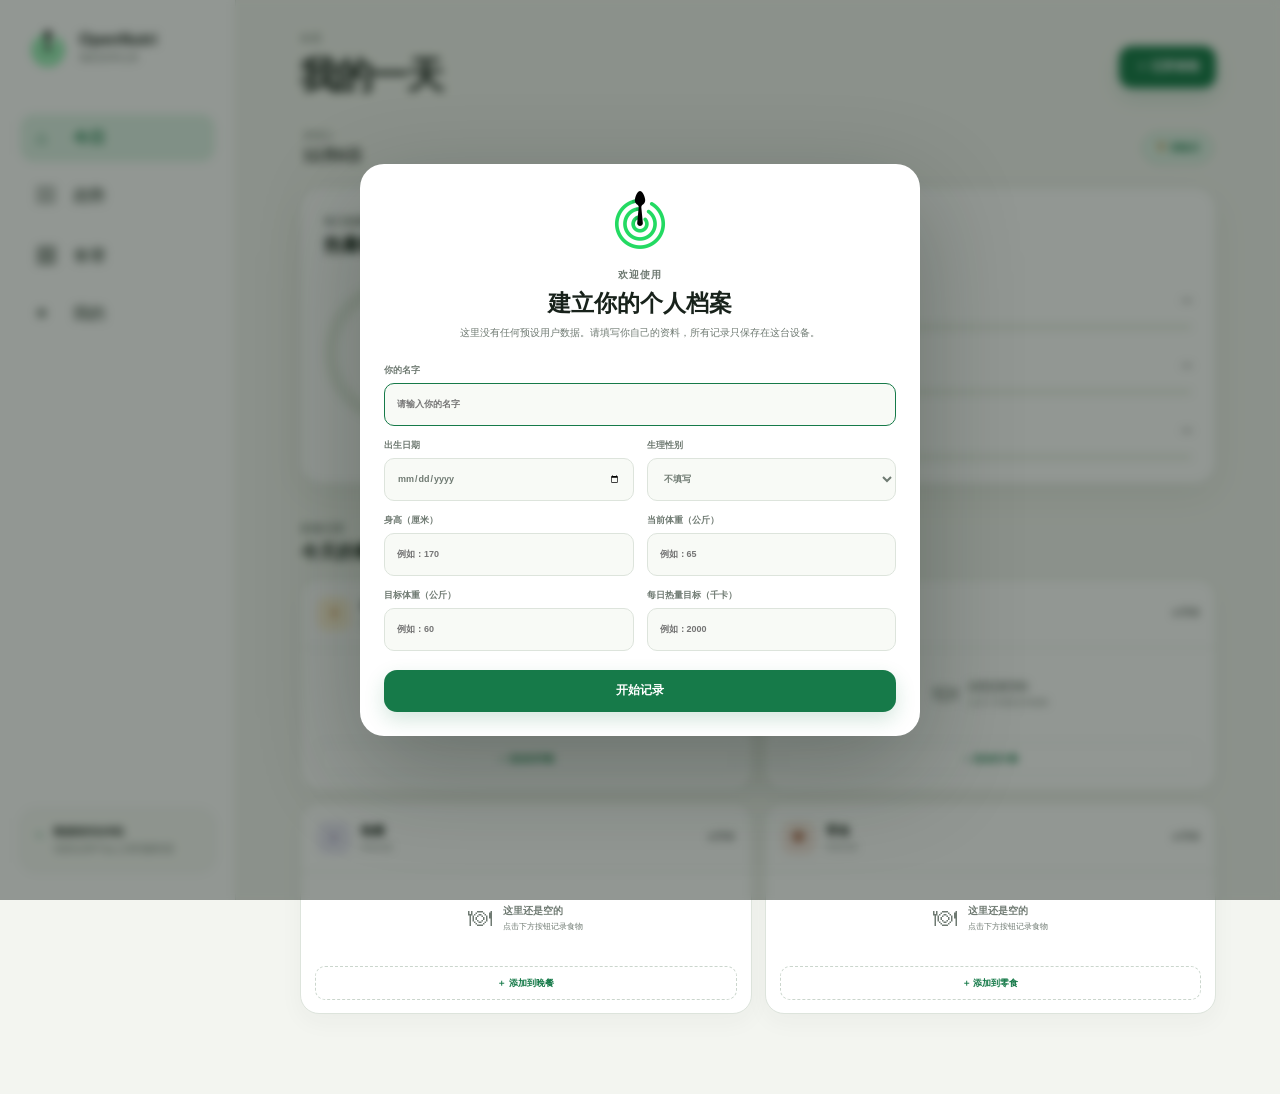
==== commit d156dfb3: "Add training and rest day targets (#3)" ====
--- a/index.html
+++ b/index.html
@@ -37,7 +37,7 @@
       </header>
 
       <section class="view active" id="view-home">
-        <div class="today-strip"><div><span id="today-weekday">星期二</span><strong id="today-date">7月14日</strong></div><span class="local-badge">仅此设备</span></div>
+        <div class="today-strip"><div><span id="today-weekday">星期二</span><strong id="today-date">7月14日</strong></div><button class="day-type-toggle" id="day-type-toggle" type="button">🏋️ 训练日</button></div>
 
         <div class="dashboard-grid">
           <article class="card energy-card">
@@ -46,7 +46,7 @@
               <div class="energy-ring" id="energy-ring"><div><strong id="remaining-energy">—</strong><span id="remaining-label">待设置目标</span></div></div>
               <div class="energy-stats">
                 <p><span class="dot green"></span><span>已摄入<strong id="consumed-energy">0 千卡</strong></span></p>
-                <p><span class="dot pale"></span><span>每日目标<strong id="goal-energy">未设置</strong></span></p>
+                <p><span class="dot pale"></span><span>今日目标<strong id="goal-energy">未设置</strong></span></p>
               </div>
             </div>
           </article>
@@ -92,7 +92,7 @@
           <article class="card goal-card"><span class="label">当前目标</span><h2 id="goal-title">尚未设置</h2><p id="goal-description">编辑个人档案，填写你的目标体重</p><button class="outline-button wide" data-action="weight-view">查看体重趋势</button></article>
         </div>
         <div class="settings-list card">
-          <button data-action="goals"><span class="setting-icon">◎</span><span><strong>每日目标</strong><small id="goal-setting-summary">设置热量和三大营养素</small></span><b>›</b></button>
+          <button data-action="goals"><span class="setting-icon">◎</span><span><strong>训练日与休息日目标</strong><small id="goal-setting-summary">分别设置两套营养目标</small></span><b>›</b></button>
           <button data-action="appearance"><span class="setting-icon">◐</span><span><strong>外观与单位</strong><small id="appearance-summary">跟随系统 · 千卡 · 公制</small></span><b>›</b></button>
           <button data-action="data"><span class="setting-icon">⇅</span><span><strong>导入、导出与清空</strong><small>备份或删除本机上的所有数据</small></span><b>›</b></button>
           <button data-action="privacy"><span class="setting-icon">♢</span><span><strong>隐私与数据</strong><small>了解数据保存方式</small></span><b>›</b></button>
@@ -129,19 +129,22 @@
     <form id="add-form">
       <header class="dialog-header"><div><span class="label">记录食物</span><h2>添加到 <span id="meal-name">早餐</span></h2></div><button type="button" class="close-button" data-close>×</button></header>
       <label class="meal-selector">餐次<select id="meal-select"><option value="breakfast">早餐</option><option value="lunch">午餐</option><option value="dinner">晚餐</option><option value="snack">零食</option></select></label>
-      <div class="dialog-tabs"><button type="button" class="active" data-add-tab="quick">快捷添加</button><button type="button" data-add-tab="search">常见食物</button></div>
+      <div class="dialog-tabs add-tabs"><button type="button" class="active" data-add-tab="quick">手动输入</button><button type="button" data-add-tab="recent">最近记录</button><button type="button" data-add-tab="templates">快捷模板</button><button type="button" data-add-tab="search">食物库</button></div>
       <div class="add-panel active" id="add-quick-panel">
         <label>食物名称<input id="quick-name" required placeholder="例如：燕麦早餐" /></label>
         <div class="form-grid"><label>热量（千卡）<input id="quick-kcal" type="number" min="0" required placeholder="0" /></label><label>蛋白质（克）<input id="quick-protein" type="number" min="0" step="0.1" placeholder="0" /></label><label>碳水（克）<input id="quick-carbs" type="number" min="0" step="0.1" placeholder="0" /></label><label>脂肪（克）<input id="quick-fat" type="number" min="0" step="0.1" placeholder="0" /></label></div>
+        <label class="save-template-option"><input id="save-as-template" type="checkbox" /> <span><strong>保存为快捷模板</strong><small>下次一键记录相同的一份</small></span></label>
         <button class="primary-button wide" type="submit">保存记录</button>
       </div>
-      <div class="add-panel" id="add-search-panel"><label class="search-box">搜索<input id="food-search" type="search" placeholder="搜索常见食物" /></label><div class="search-results" id="search-results"></div></div>
+      <div class="add-panel" id="add-recent-panel"><p class="panel-hint">最近记录会自动去重，点一下即可再次添加。</p><div class="search-results" id="recent-results"></div></div>
+      <div class="add-panel" id="add-templates-panel"><p class="panel-hint">在“手动输入”中勾选保存模板，常吃的餐食就会留在这里。</p><div class="search-results" id="template-results"></div></div>
+      <div class="add-panel" id="add-search-panel"><div class="food-search-row"><label class="search-box">搜索<input id="food-search" type="search" placeholder="搜索食物或品牌" /></label><button class="outline-button" id="online-food-search" type="button">搜索在线库</button></div><p class="panel-hint" id="food-search-status">输入时筛选内置食物；需要更多包装食品时，再点击“搜索在线库”。</p><div class="search-results" id="search-results"></div></div>
     </form>
   </dialog>
 
   <dialog id="profile-dialog" class="sheet"><form id="profile-form"><header class="dialog-header"><div><span class="label">我的</span><h2>编辑个人档案</h2></div><button type="button" class="close-button" data-close>×</button></header><div class="form-grid profile-fields"><label class="full">名字<input name="name" required maxlength="30" /></label><label>出生日期<input name="birthDate" type="date" /></label><label>生理性别<select name="gender"><option value="">不填写</option><option value="female">女性</option><option value="male">男性</option><option value="other">其他</option></select></label><label>身高（厘米）<input name="height" type="number" min="80" max="250" step="0.1" /></label><label>目标体重（公斤）<input name="targetWeight" type="number" min="20" max="400" step="0.1" /></label></div><button class="primary-button wide" type="submit">保存资料</button></form></dialog>
 
-  <dialog id="goals-dialog" class="sheet"><form id="goals-form"><header class="dialog-header"><div><span class="label">设置</span><h2>每日目标</h2></div><button type="button" class="close-button" data-close>×</button></header><div class="form-grid"><label>热量（千卡）<input name="kcal" type="number" min="800" max="6000" required /></label><label>碳水（克）<input name="carbs" type="number" min="0" required /></label><label>蛋白质（克）<input name="protein" type="number" min="0" required /></label><label>脂肪（克）<input name="fat" type="number" min="0" required /></label></div><button class="primary-button wide" type="submit">保存目标</button></form></dialog>
+  <dialog id="goals-dialog" class="sheet goals-sheet"><form id="goals-form"><header class="dialog-header"><div><span class="label">练三休一</span><h2>训练日与休息日目标</h2></div><button type="button" class="close-button" data-close>×</button></header><p class="panel-hint goal-hint">App 会按 3 个训练日、1 个休息日自动循环。你也可以在首页临时切换今天的类型。</p><section class="goal-profile"><div class="goal-profile-heading"><span>🏋️</span><div><strong>训练日目标</strong><small>训练日采用这套热量与三大营养素</small></div></div><div class="form-grid"><label>热量（千卡）<input name="trainingKcal" type="number" min="800" max="6000" required /></label><label>碳水（克）<input name="trainingCarbs" type="number" min="0" required /></label><label>蛋白质（克）<input name="trainingProtein" type="number" min="0" required /></label><label>脂肪（克）<input name="trainingFat" type="number" min="0" required /></label></div></section><section class="goal-profile rest-goal"><div class="goal-profile-heading"><span>🌿</span><div><strong>休息日目标</strong><small>休息日采用这套热量与三大营养素</small></div></div><div class="form-grid"><label>热量（千卡）<input name="restKcal" type="number" min="800" max="6000" required /></label><label>碳水（克）<input name="restCarbs" type="number" min="0" required /></label><label>蛋白质（克）<input name="restProtein" type="number" min="0" required /></label><label>脂肪（克）<input name="restFat" type="number" min="0" required /></label></div></section><label class="cycle-day-field">今天在本轮周期中是<select name="cycleDay"><option value="0">训练第 1 天</option><option value="1">训练第 2 天</option><option value="2">训练第 3 天</option><option value="3">休息日</option></select><small>保存后，后续日期会从今天的位置继续按练三休一轮换。</small></label><button class="primary-button wide" type="submit">保存两套目标</button></form></dialog>
 
   <dialog id="appearance-dialog" class="sheet"><form id="appearance-form"><header class="dialog-header"><div><span class="label">设置</span><h2>外观与单位</h2></div><button type="button" class="close-button" data-close>×</button></header><div class="stacked-fields"><label>外观<select name="theme"><option value="system">跟随系统</option><option value="light">浅色</option><option value="dark">深色</option></select></label><label>能量单位<select name="energyUnit"><option value="kcal">千卡（kcal）</option><option value="kj">千焦（kJ）</option></select></label><label>测量单位<select name="measurement"><option value="metric">公制（公斤、厘米）</option><option value="imperial">英制（磅、英尺）</option></select></label></div><button class="primary-button wide" type="submit">保存设置</button></form></dialog>
 
--- a/style.css
+++ b/style.css
@@ -2,4 +2,10 @@
 @media(display-mode:standalone){body{overscroll-behavior-y:none;-webkit-user-select:none;user-select:none}input,select{-webkit-user-select:text;user-select:text}.main-content{padding-top:max(24px,env(safe-area-inset-top))}.mobile-nav{padding-bottom:max(9px,env(safe-area-inset-bottom))!important}}
 @media(max-width:820px){.app-shell{display:block}.sidebar{display:none}.main-content{padding:20px 15px 98px}.topbar{margin-bottom:19px}.topbar h1{font-size:25px}.desktop-add{display:none}.dashboard-grid,.meal-grid,.nutrient-grid,.profile-grid,.recipe-grid{grid-template-columns:1fr}.energy-card,.macro-card{min-height:auto}.meal-grid{gap:11px}.mobile-nav{position:fixed;z-index:30;left:0;right:0;bottom:0;height:73px;padding:8px 14px;display:grid;grid-template-columns:repeat(5,1fr);align-items:center;background:color-mix(in srgb,var(--surface) 94%,transparent);border-top:1px solid var(--line);backdrop-filter:blur(18px)}.mobile-nav button{border:0;background:transparent;color:var(--muted);display:grid;justify-items:center;gap:3px;font-size:8px}.mobile-nav button span{font-size:19px}.mobile-nav button.active{color:var(--green)}.mobile-nav .mobile-add{width:50px;height:50px;justify-self:center;align-self:end;margin-bottom:7px;border-radius:16px;background:var(--green);color:white;font-size:26px;box-shadow:0 8px 22px rgba(22,122,73,.3)}.profile-hero{grid-template-columns:auto 1fr}.profile-hero .outline-button{grid-column:1/-1}.weight-chart{height:225px}.weight-chart svg{height:188px}.toast{bottom:90px}}
 @media(max-width:430px){.energy-card,.macro-card,.trend-card,.weight-card{padding:18px}.energy-body{grid-template-columns:126px 1fr;gap:11px}.energy-ring{width:124px;height:124px}.energy-ring strong{font-size:23px}.section-heading{margin-top:27px}.form-grid{grid-template-columns:1fr}.profile-fields .full{grid-column:auto}.sheet>form,.sheet>div{padding:20px}.food-item{grid-template-columns:auto minmax(0,1fr) auto}.food-item>b{display:none}.week-bars{gap:7px}.profile-hero{padding:19px}.large-avatar{width:58px;height:58px}.weight-summary strong{font-size:10px}}
+
+.dialog-tabs.add-tabs{grid-template-columns:repeat(4,minmax(0,1fr));overflow-x:auto}.panel-hint{margin:0 0 10px;color:var(--muted);font-size:9px;line-height:1.55}.save-template-option{display:flex!important;align-items:center;gap:10px;margin:2px 0 4px;padding:11px 12px;border:1px solid var(--line);border-radius:11px;background:var(--surface-soft);cursor:pointer}.sheet .save-template-option input{width:18px;height:18px;margin:0;flex:0 0 auto}.save-template-option span,.save-template-option strong,.save-template-option small{display:block}.save-template-option strong{color:var(--text);font-size:10px}.save-template-option small{margin-top:2px;font-size:8px;font-weight:500}.food-search-row{display:grid;grid-template-columns:minmax(0,1fr) auto;gap:9px;align-items:end;margin-bottom:10px}.food-search-row .search-box{min-width:0}.food-search-row .outline-button{height:43px;white-space:nowrap}.result-row{display:grid;grid-template-columns:minmax(0,1fr) auto;align-items:center}.result-row+.result-row{border-top:1px solid var(--line)}.result-row .result-item{width:100%}.remove-template{width:34px;height:34px;border:0;border-radius:10px;background:var(--surface-strong);color:var(--muted);font-size:18px}.inline-empty{margin:20px 0;padding:22px;border:1px dashed var(--line);border-radius:13px;color:var(--muted);font-size:9px;text-align:center}.search-results{max-height:340px;overflow:auto}.result-item b{white-space:nowrap}
+
+@media(max-width:520px){.dialog-tabs.add-tabs{grid-template-columns:repeat(2,1fr)}.dialog-tabs.add-tabs button{padding:8px 5px}.food-search-row{grid-template-columns:1fr}.food-search-row .outline-button{width:100%}.result-item{grid-template-columns:auto minmax(0,1fr) auto}.result-item b{font-size:7px}}
 .meal-selector{margin-bottom:14px}
+.day-type-toggle{padding:8px 12px;border:1px solid color-mix(in srgb,var(--green) 24%,var(--line));border-radius:99px;background:var(--green-soft);color:var(--green);font-size:10px;font-weight:800}.day-type-toggle.rest{background:var(--surface-strong);border-color:var(--line);color:var(--muted)}
+.goals-sheet{width:min(620px,calc(100vw - 24px))}.goal-hint{margin-top:-8px!important;margin-bottom:16px!important}.goal-profile{margin-top:12px;padding:15px;border:1px solid color-mix(in srgb,var(--green) 24%,var(--line));border-radius:15px;background:color-mix(in srgb,var(--green-soft) 46%,var(--surface))}.goal-profile.rest-goal{border-color:var(--line);background:var(--surface-soft)}.goal-profile-heading{display:flex;align-items:center;gap:10px;margin-bottom:13px}.goal-profile-heading>span{width:36px;height:36px;display:grid;place-items:center;border-radius:11px;background:var(--surface);font-size:18px}.goal-profile-heading strong,.goal-profile-heading small{display:block}.goal-profile-heading strong{font-size:11px}.goal-profile-heading small{margin-top:3px;color:var(--muted);font-size:8px}.cycle-day-field{margin-top:16px}.cycle-day-field small{display:block;margin-top:6px;font-size:8px;font-weight:500;line-height:1.5}
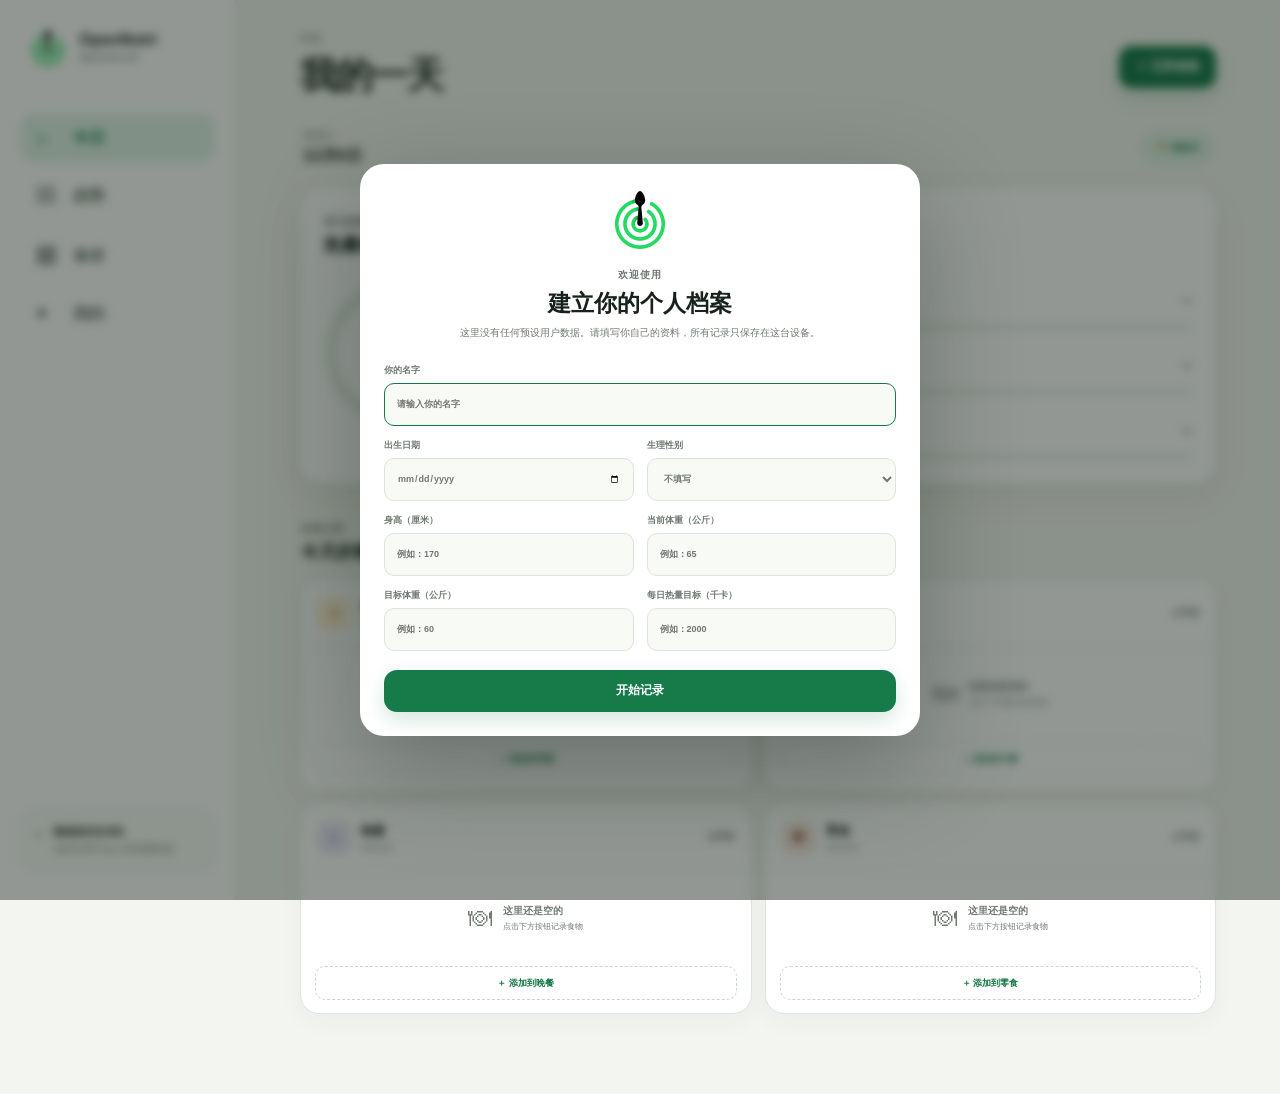
==== commit cf14506a: "Add editable ingredient shortcuts" ====
--- a/index.html
+++ b/index.html
@@ -8,7 +8,7 @@
   <meta name="apple-mobile-web-app-status-bar-style" content="default" />
   <meta name="apple-mobile-web-app-title" content="OpenNutri" />
   <title>OpenNutriTracker</title>
-  <meta name="description" content="在自己的设备上记录餐食、体重、食谱与营养目标。" />
+  <meta name="description" content="在自己的设备上记录餐食、体重、常用食材与营养目标。" />
   <link rel="icon" type="image/png" href="screenshots/logo.png" />
   <link rel="apple-touch-icon" href="screenshots/logo.png" />
   <link rel="manifest" href="manifest.webmanifest" />
@@ -24,7 +24,7 @@
       <nav class="side-nav" aria-label="主导航">
         <button class="nav-item active" data-view="home"><span>⌂</span>今日</button>
         <button class="nav-item" data-view="diary"><span>▤</span>趋势</button>
-        <button class="nav-item" data-view="recipes"><span>▦</span>食谱</button>
+        <button class="nav-item" data-view="recipes"><span>▦</span>食材</button>
         <button class="nav-item" data-view="profile"><span>◉</span>我的</button>
       </nav>
       <div class="privacy-note"><span>⌁</span><p><strong>数据保存在本机</strong><small>你的记录不会上传到服务器</small></p></div>
@@ -76,9 +76,10 @@
       </section>
 
       <section class="view" id="view-recipes">
-        <div class="section-heading first"><div><span class="label">我的收藏</span><h2>自定义食谱</h2></div><button class="primary-button small" data-action="recipe">＋ 新建食谱</button></div>
+        <div class="section-heading first"><div><span class="label">每 100 克营养</span><h2>食材快捷库</h2></div><button class="primary-button small" data-action="recipe">＋ 添加食材</button></div>
+        <p class="ingredient-intro">点击食材后输入实际食用克数并选择餐次，热量和三大营养素会自动换算。内置数据是通用起始值，请按包装标签及生熟状态修改。</p>
         <div class="recipe-grid" id="recipe-grid"></div>
-        <div class="empty-state" id="recipe-empty"><span>🥣</span><h2>还没有食谱</h2><p>保存常吃的组合，以后记录会更快。</p><button class="primary-button" data-action="recipe">创建第一个食谱</button></div>
+        <div class="empty-state" id="recipe-empty"><span>🥕</span><h2>还没有常用食材</h2><p>添加食材的每 100 克营养，以后只输入克数即可记录。</p><button class="primary-button" data-action="recipe">添加第一个食材</button></div>
       </section>
 
       <section class="view" id="view-profile">
@@ -104,7 +105,7 @@
       <button class="active" data-view="home"><span>⌂</span>今日</button>
       <button data-view="diary"><span>▤</span>趋势</button>
       <button class="mobile-add" data-open-add aria-label="记录食物">＋</button>
-      <button data-view="recipes"><span>▦</span>食谱</button>
+      <button data-view="recipes"><span>▦</span>食材</button>
       <button data-view="profile"><span>◉</span>我的</button>
     </nav>
   </div>
@@ -150,11 +151,13 @@
 
   <dialog id="weight-dialog" class="sheet"><form id="weight-form"><header class="dialog-header"><div><span class="label">身体变化</span><h2>记录体重</h2></div><button type="button" class="close-button" data-close>×</button></header><div class="form-grid"><label>日期<input name="date" type="date" required /></label><label id="weight-input-label">体重（公斤）<input name="weight" type="number" min="20" max="900" step="0.1" required /></label></div><button class="primary-button wide" type="submit">保存体重</button><div class="history-list" id="weight-history"></div></form></dialog>
 
-  <dialog id="recipe-dialog" class="sheet"><form id="recipe-form"><header class="dialog-header"><div><span class="label">我的食谱</span><h2>新建食谱</h2></div><button type="button" class="close-button" data-close>×</button></header><label>食谱名称<input name="name" required placeholder="例如：工作日早餐" /></label><div class="form-grid"><label>热量（千卡）<input name="kcal" type="number" min="0" required /></label><label>蛋白质（克）<input name="protein" type="number" min="0" step="0.1" /></label><label>碳水（克）<input name="carbs" type="number" min="0" step="0.1" /></label><label>脂肪（克）<input name="fat" type="number" min="0" step="0.1" /></label></div><button class="primary-button wide" type="submit">保存食谱</button></form></dialog>
+  <dialog id="recipe-dialog" class="sheet"><form id="recipe-form"><header class="dialog-header"><div><span class="label">常用食材</span><h2 id="ingredient-editor-title">添加食材</h2></div><button type="button" class="close-button" data-close>×</button></header><div class="form-grid ingredient-name-fields"><label class="full">食材名称<input name="name" required placeholder="例如：鸡胸肉（熟）" /></label><label>图标<input name="emoji" maxlength="4" placeholder="🍗" /></label><label>营养数据基准<select name="basis" id="ingredient-basis"><option value="per100g">每 100 克（推荐）</option><option value="serving">固定一份</option></select></label></div><p class="panel-hint ingredient-basis-hint" id="ingredient-basis-hint">下面填写每 100 克所含的营养；记录时只需输入吃了多少克。</p><div class="form-grid"><label>热量（千卡）<input name="kcal" type="number" min="0" step="0.1" required /></label><label>蛋白质（克）<input name="protein" type="number" min="0" step="0.1" required /></label><label>碳水（克）<input name="carbs" type="number" min="0" step="0.1" required /></label><label>脂肪（克）<input name="fat" type="number" min="0" step="0.1" required /></label></div><button class="primary-button wide" id="ingredient-save-button" type="submit">保存食材</button></form></dialog>
+
+  <dialog id="ingredient-log-dialog" class="sheet"><form id="ingredient-log-form"><header class="dialog-header"><div><span class="label">快速记录</span><h2 id="ingredient-log-name">食材</h2></div><button type="button" class="close-button" data-close>×</button></header><div class="form-grid"><label id="ingredient-amount-label">食用重量（克）<input name="amount" type="number" min="1" step="1" required /></label><label>添加到<select name="meal"><option value="breakfast">早餐</option><option value="lunch">午餐</option><option value="dinner">晚餐</option><option value="snack">零食</option></select></label></div><p class="panel-hint ingredient-log-help" id="ingredient-log-help"></p><button class="primary-button wide" type="submit">计算并记录</button></form></dialog>
 
   <dialog id="data-dialog" class="sheet"><div><header class="dialog-header"><div><span class="label">本机数据</span><h2>导入、导出与清空</h2></div><button type="button" class="close-button" data-close>×</button></header><div class="action-list"><button id="export-data"><span>⇩</span><p><strong>导出备份</strong><small>下载包含档案、餐食和体重的 JSON 文件</small></p></button><label class="file-action"><span>⇧</span><p><strong>导入备份</strong><small>从之前导出的文件恢复</small></p><input id="import-data" type="file" accept="application/json" /></label><button class="danger-action" id="reset-data"><span>×</span><p><strong>清空所有数据</strong><small>永久删除这台设备上的全部记录</small></p></button></div></div></dialog>
 
-  <dialog id="privacy-dialog" class="sheet"><div><header class="dialog-header"><div><span class="label">隐私</span><h2>你的数据属于你</h2></div><button type="button" class="close-button" data-close>×</button></header><div class="privacy-copy"><p>个人档案、餐食、体重、目标和食谱保存在当前浏览器的本机存储中，不会上传到 OpenNutriTracker 服务器。</p><p>删除浏览器网站数据或卸载主屏幕网页可能会清除记录。建议定期在“导入、导出与清空”中导出备份。</p></div></div></dialog>
+  <dialog id="privacy-dialog" class="sheet"><div><header class="dialog-header"><div><span class="label">隐私</span><h2>你的数据属于你</h2></div><button type="button" class="close-button" data-close>×</button></header><div class="privacy-copy"><p>个人档案、餐食、体重、目标和常用食材保存在当前浏览器的本机存储中，不会上传到 OpenNutriTracker 服务器。</p><p>删除浏览器网站数据或卸载主屏幕网页可能会清除记录。建议定期在“导入、导出与清空”中导出备份。</p></div></div></dialog>
 
   <div class="toast" id="toast" role="status">✓ <span id="toast-message">已保存</span></div>
   <script src="app.js"></script>
--- a/style.css
+++ b/style.css
@@ -9,3 +9,4 @@
 .meal-selector{margin-bottom:14px}
 .day-type-toggle{padding:8px 12px;border:1px solid color-mix(in srgb,var(--green) 24%,var(--line));border-radius:99px;background:var(--green-soft);color:var(--green);font-size:10px;font-weight:800}.day-type-toggle.rest{background:var(--surface-strong);border-color:var(--line);color:var(--muted)}
 .goals-sheet{width:min(620px,calc(100vw - 24px))}.goal-hint{margin-top:-8px!important;margin-bottom:16px!important}.goal-profile{margin-top:12px;padding:15px;border:1px solid color-mix(in srgb,var(--green) 24%,var(--line));border-radius:15px;background:color-mix(in srgb,var(--green-soft) 46%,var(--surface))}.goal-profile.rest-goal{border-color:var(--line);background:var(--surface-soft)}.goal-profile-heading{display:flex;align-items:center;gap:10px;margin-bottom:13px}.goal-profile-heading>span{width:36px;height:36px;display:grid;place-items:center;border-radius:11px;background:var(--surface);font-size:18px}.goal-profile-heading strong,.goal-profile-heading small{display:block}.goal-profile-heading strong{font-size:11px}.goal-profile-heading small{margin-top:3px;color:var(--muted);font-size:8px}.cycle-day-field{margin-top:16px}.cycle-day-field small{display:block;margin-top:6px;font-size:8px;font-weight:500;line-height:1.5}
+.ingredient-intro{margin:-4px 1px 17px;color:var(--muted);font-size:10px;line-height:1.6}.recipe-actions{flex-wrap:wrap}.edit-recipe{background:var(--green-soft);color:var(--green)}.ingredient-name-fields{margin-bottom:12px}.ingredient-basis-hint,.ingredient-log-help{margin:0 0 14px!important;padding:10px 12px;border-radius:10px;background:var(--surface-soft)}
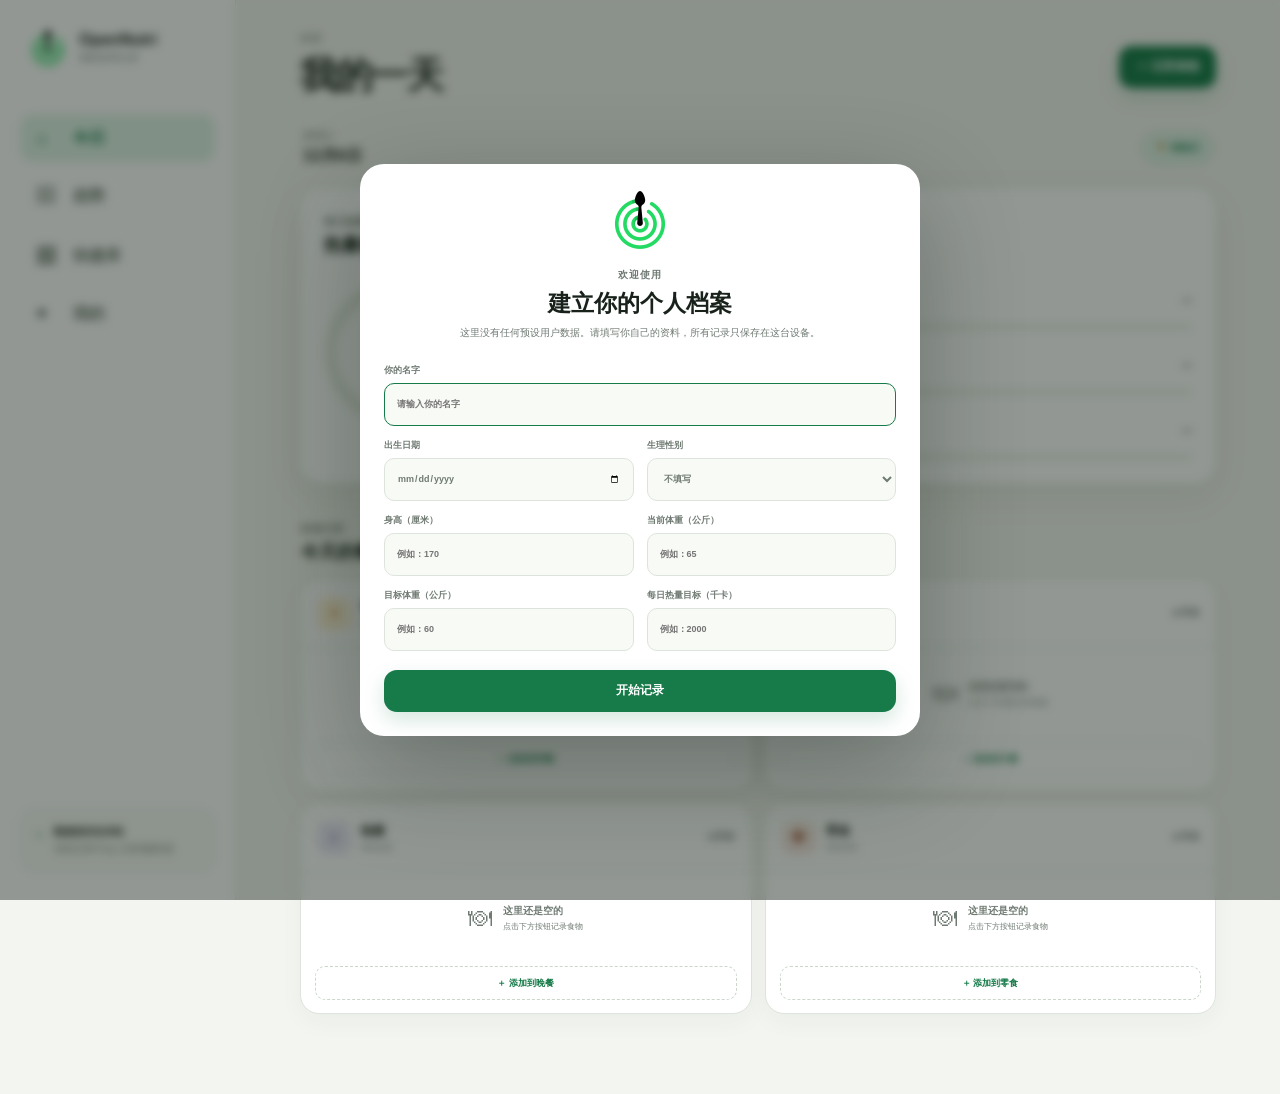
==== commit c11e9b5e: "Track recipes and daily energy balance" ====
--- a/index.html
+++ b/index.html
@@ -24,7 +24,7 @@
       <nav class="side-nav" aria-label="主导航">
         <button class="nav-item active" data-view="home"><span>⌂</span>今日</button>
         <button class="nav-item" data-view="diary"><span>▤</span>趋势</button>
-        <button class="nav-item" data-view="recipes"><span>▦</span>食材</button>
+        <button class="nav-item" data-view="recipes"><span>▦</span>快捷库</button>
         <button class="nav-item" data-view="profile"><span>◉</span>我的</button>
       </nav>
       <div class="privacy-note"><span>⌁</span><p><strong>数据保存在本机</strong><small>你的记录不会上传到服务器</small></p></div>
@@ -63,8 +63,10 @@
 
       <section class="view" id="view-diary">
         <article class="card trend-card">
-          <div class="card-heading"><div><span class="label">最近 7 天</span><h2>能量趋势</h2></div><strong id="week-average">暂无记录</strong></div>
+          <div class="card-heading balance-heading"><div><span class="label">摄入 − 消耗</span><h2>最近 7 天热量收支</h2></div><div><strong id="week-average">暂无记录</strong><button class="primary-button small" data-action="burn">＋ 记录消耗</button></div></div>
           <div class="week-bars" id="week-bars"></div>
+          <div class="balance-legend"><span><i class="deficit"></i>热量缺口</span><span><i class="surplus"></i>热量盈余</span></div>
+          <div class="balance-history" id="balance-history"></div>
         </article>
         <div class="section-heading"><div><span class="label">身体变化</span><h2>体重趋势</h2></div><button class="primary-button small" data-action="weight">＋ 记录体重</button></div>
         <article class="card weight-card">
@@ -76,10 +78,11 @@
       </section>
 
       <section class="view" id="view-recipes">
-        <div class="section-heading first"><div><span class="label">每 100 克营养</span><h2>食材快捷库</h2></div><button class="primary-button small" data-action="recipe">＋ 添加食材</button></div>
-        <p class="ingredient-intro">点击食材后输入实际食用克数并选择餐次，热量和三大营养素会自动换算。内置数据是通用起始值，请按包装标签及生熟状态修改。</p>
+        <div class="library-tabs"><button class="active" data-library-tab="per100g">常用食材</button><button data-library-tab="serving">常用食谱</button></div>
+        <div id="ingredient-library-copy"><div class="section-heading first"><div><span class="label">每 100 克营养</span><h2>食材快捷库</h2></div><button class="primary-button small" data-action="ingredient">＋ 添加食材</button></div><p class="ingredient-intro">输入实际食用克数并选择餐次，营养会自动换算。内置数据是通用起始值，请按包装标签及生熟状态修改。</p></div>
+        <div id="recipe-library-copy" hidden><div class="section-heading first"><div><span class="label">固定一份营养</span><h2>常用食谱</h2></div><button class="primary-button small" data-action="recipe">＋ 添加食谱</button></div><p class="ingredient-intro">把经常烧的整道菜保存成一份，下次只需选择份数和餐次，仍然可以随时修改。</p></div>
         <div class="recipe-grid" id="recipe-grid"></div>
-        <div class="empty-state" id="recipe-empty"><span>🥕</span><h2>还没有常用食材</h2><p>添加食材的每 100 克营养，以后只输入克数即可记录。</p><button class="primary-button" data-action="recipe">添加第一个食材</button></div>
+        <div class="empty-state" id="recipe-empty"><span>🥕</span><h2>还没有常用食材</h2><p>添加食材的每 100 克营养，以后只输入克数即可记录。</p><button class="primary-button" data-action="ingredient">添加第一个食材</button></div>
       </section>
 
       <section class="view" id="view-profile">
@@ -105,7 +108,7 @@
       <button class="active" data-view="home"><span>⌂</span>今日</button>
       <button data-view="diary"><span>▤</span>趋势</button>
       <button class="mobile-add" data-open-add aria-label="记录食物">＋</button>
-      <button data-view="recipes"><span>▦</span>食材</button>
+      <button data-view="recipes"><span>▦</span>快捷库</button>
       <button data-view="profile"><span>◉</span>我的</button>
     </nav>
   </div>
@@ -151,13 +154,15 @@
 
   <dialog id="weight-dialog" class="sheet"><form id="weight-form"><header class="dialog-header"><div><span class="label">身体变化</span><h2>记录体重</h2></div><button type="button" class="close-button" data-close>×</button></header><div class="form-grid"><label>日期<input name="date" type="date" required /></label><label id="weight-input-label">体重（公斤）<input name="weight" type="number" min="20" max="900" step="0.1" required /></label></div><button class="primary-button wide" type="submit">保存体重</button><div class="history-list" id="weight-history"></div></form></dialog>
 
+  <dialog id="burn-dialog" class="sheet"><form id="burn-form"><header class="dialog-header"><div><span class="label">来自手表</span><h2>记录每日热量消耗</h2></div><button type="button" class="close-button" data-close>×</button></header><p class="panel-hint">手动填写手表显示的当天总热量消耗。App 会用“摄入 − 消耗”计算热量盈余或缺口。</p><div class="form-grid"><label>日期<input name="date" type="date" required /></label><label>总消耗（千卡）<input name="kcal" type="number" min="0" max="10000" step="1" required placeholder="例如：2600" /></label></div><button class="primary-button wide" type="submit">保存并计算收支</button></form></dialog>
+
   <dialog id="recipe-dialog" class="sheet"><form id="recipe-form"><header class="dialog-header"><div><span class="label">常用食材</span><h2 id="ingredient-editor-title">添加食材</h2></div><button type="button" class="close-button" data-close>×</button></header><div class="form-grid ingredient-name-fields"><label class="full">食材名称<input name="name" required placeholder="例如：鸡胸肉（熟）" /></label><label>图标<input name="emoji" maxlength="4" placeholder="🍗" /></label><label>营养数据基准<select name="basis" id="ingredient-basis"><option value="per100g">每 100 克（推荐）</option><option value="serving">固定一份</option></select></label></div><p class="panel-hint ingredient-basis-hint" id="ingredient-basis-hint">下面填写每 100 克所含的营养；记录时只需输入吃了多少克。</p><div class="form-grid"><label>热量（千卡）<input name="kcal" type="number" min="0" step="0.1" required /></label><label>蛋白质（克）<input name="protein" type="number" min="0" step="0.1" required /></label><label>碳水（克）<input name="carbs" type="number" min="0" step="0.1" required /></label><label>脂肪（克）<input name="fat" type="number" min="0" step="0.1" required /></label></div><button class="primary-button wide" id="ingredient-save-button" type="submit">保存食材</button></form></dialog>
 
   <dialog id="ingredient-log-dialog" class="sheet"><form id="ingredient-log-form"><header class="dialog-header"><div><span class="label">快速记录</span><h2 id="ingredient-log-name">食材</h2></div><button type="button" class="close-button" data-close>×</button></header><div class="form-grid"><label id="ingredient-amount-label">食用重量（克）<input name="amount" type="number" min="1" step="1" required /></label><label>添加到<select name="meal"><option value="breakfast">早餐</option><option value="lunch">午餐</option><option value="dinner">晚餐</option><option value="snack">零食</option></select></label></div><p class="panel-hint ingredient-log-help" id="ingredient-log-help"></p><button class="primary-button wide" type="submit">计算并记录</button></form></dialog>
 
   <dialog id="data-dialog" class="sheet"><div><header class="dialog-header"><div><span class="label">本机数据</span><h2>导入、导出与清空</h2></div><button type="button" class="close-button" data-close>×</button></header><div class="action-list"><button id="export-data"><span>⇩</span><p><strong>导出备份</strong><small>下载包含档案、餐食和体重的 JSON 文件</small></p></button><label class="file-action"><span>⇧</span><p><strong>导入备份</strong><small>从之前导出的文件恢复</small></p><input id="import-data" type="file" accept="application/json" /></label><button class="danger-action" id="reset-data"><span>×</span><p><strong>清空所有数据</strong><small>永久删除这台设备上的全部记录</small></p></button></div></div></dialog>
 
-  <dialog id="privacy-dialog" class="sheet"><div><header class="dialog-header"><div><span class="label">隐私</span><h2>你的数据属于你</h2></div><button type="button" class="close-button" data-close>×</button></header><div class="privacy-copy"><p>个人档案、餐食、体重、目标和常用食材保存在当前浏览器的本机存储中，不会上传到 OpenNutriTracker 服务器。</p><p>删除浏览器网站数据或卸载主屏幕网页可能会清除记录。建议定期在“导入、导出与清空”中导出备份。</p></div></div></dialog>
+  <dialog id="privacy-dialog" class="sheet"><div><header class="dialog-header"><div><span class="label">隐私</span><h2>你的数据属于你</h2></div><button type="button" class="close-button" data-close>×</button></header><div class="privacy-copy"><p>个人档案、餐食、体重、热量消耗、目标、常用食材和食谱都保存在当前浏览器的本机存储中，不会上传到 OpenNutriTracker 服务器。</p><p>删除浏览器网站数据或卸载主屏幕网页可能会清除记录。建议定期在“导入、导出与清空”中导出备份。</p></div></div></dialog>
 
   <div class="toast" id="toast" role="status">✓ <span id="toast-message">已保存</span></div>
   <script src="app.js"></script>
--- a/style.css
+++ b/style.css
@@ -10,3 +10,6 @@
 .day-type-toggle{padding:8px 12px;border:1px solid color-mix(in srgb,var(--green) 24%,var(--line));border-radius:99px;background:var(--green-soft);color:var(--green);font-size:10px;font-weight:800}.day-type-toggle.rest{background:var(--surface-strong);border-color:var(--line);color:var(--muted)}
 .goals-sheet{width:min(620px,calc(100vw - 24px))}.goal-hint{margin-top:-8px!important;margin-bottom:16px!important}.goal-profile{margin-top:12px;padding:15px;border:1px solid color-mix(in srgb,var(--green) 24%,var(--line));border-radius:15px;background:color-mix(in srgb,var(--green-soft) 46%,var(--surface))}.goal-profile.rest-goal{border-color:var(--line);background:var(--surface-soft)}.goal-profile-heading{display:flex;align-items:center;gap:10px;margin-bottom:13px}.goal-profile-heading>span{width:36px;height:36px;display:grid;place-items:center;border-radius:11px;background:var(--surface);font-size:18px}.goal-profile-heading strong,.goal-profile-heading small{display:block}.goal-profile-heading strong{font-size:11px}.goal-profile-heading small{margin-top:3px;color:var(--muted);font-size:8px}.cycle-day-field{margin-top:16px}.cycle-day-field small{display:block;margin-top:6px;font-size:8px;font-weight:500;line-height:1.5}
 .ingredient-intro{margin:-4px 1px 17px;color:var(--muted);font-size:10px;line-height:1.6}.recipe-actions{flex-wrap:wrap}.edit-recipe{background:var(--green-soft);color:var(--green)}.ingredient-name-fields{margin-bottom:12px}.ingredient-basis-hint,.ingredient-log-help{margin:0 0 14px!important;padding:10px 12px;border-radius:10px;background:var(--surface-soft)}
+.library-tabs{display:grid;grid-template-columns:1fr 1fr;gap:5px;margin:0 0 20px;padding:5px;border-radius:14px;background:var(--surface-strong)}.library-tabs button{min-height:39px;border:0;border-radius:10px;background:transparent;color:var(--muted);font-size:10px;font-weight:800}.library-tabs button.active{background:var(--surface);color:var(--green);box-shadow:0 4px 14px rgba(0,0,0,.07)}
+.balance-heading>div:last-child{display:grid;justify-items:end;gap:9px}.balance-heading strong{font-size:10px;color:var(--muted)}.balance-track{position:relative!important;display:block;width:min(34px,70%);height:125px!important;min-height:125px!important;border-radius:7px;background:linear-gradient(to bottom,transparent calc(50% - .5px),var(--line) calc(50% - .5px),var(--line) calc(50% + .5px),transparent calc(50% + .5px))}.week-bars .balance-track>i{position:absolute;left:12%;width:76%;min-height:3px;margin:0;border-radius:5px;background:var(--green)}.week-bars .balance-track>i.surplus{background:#dc795f}.week-bars .balance-track>i.deficit{background:var(--green)}.week-bars .balance-track>i.balanced{top:calc(50% - 2px);height:4px!important;background:var(--muted)}.week-bars .balance-track>i.missing{top:calc(50% - 1px);height:2px!important;background:var(--line)}.balance-legend{display:flex;justify-content:center;gap:20px;margin:10px 0 17px;color:var(--muted);font-size:8px}.balance-legend span{display:flex;align-items:center;gap:6px}.balance-legend i{width:8px;height:8px;border-radius:50%;background:var(--green)}.balance-legend i.surplus{background:#dc795f}.balance-history{border-top:1px solid var(--line)}.balance-history>div{display:grid;grid-template-columns:40px minmax(0,1fr) auto;gap:10px;align-items:center;min-height:38px;border-bottom:1px solid var(--line);font-size:8px}.balance-history small,.missing-balance{color:var(--muted)}.balance-history strong{font-size:8px}.surplus-text{color:#c85f49}.deficit-text{color:var(--green)}
+@media(max-width:520px){.balance-heading{align-items:start}.balance-heading>div:last-child{justify-items:end}.balance-heading h2{font-size:16px}.balance-history>div{grid-template-columns:34px 1fr}.balance-history strong{grid-column:2;text-align:left;padding-bottom:8px}.balance-track{height:110px!important;min-height:110px!important}}
